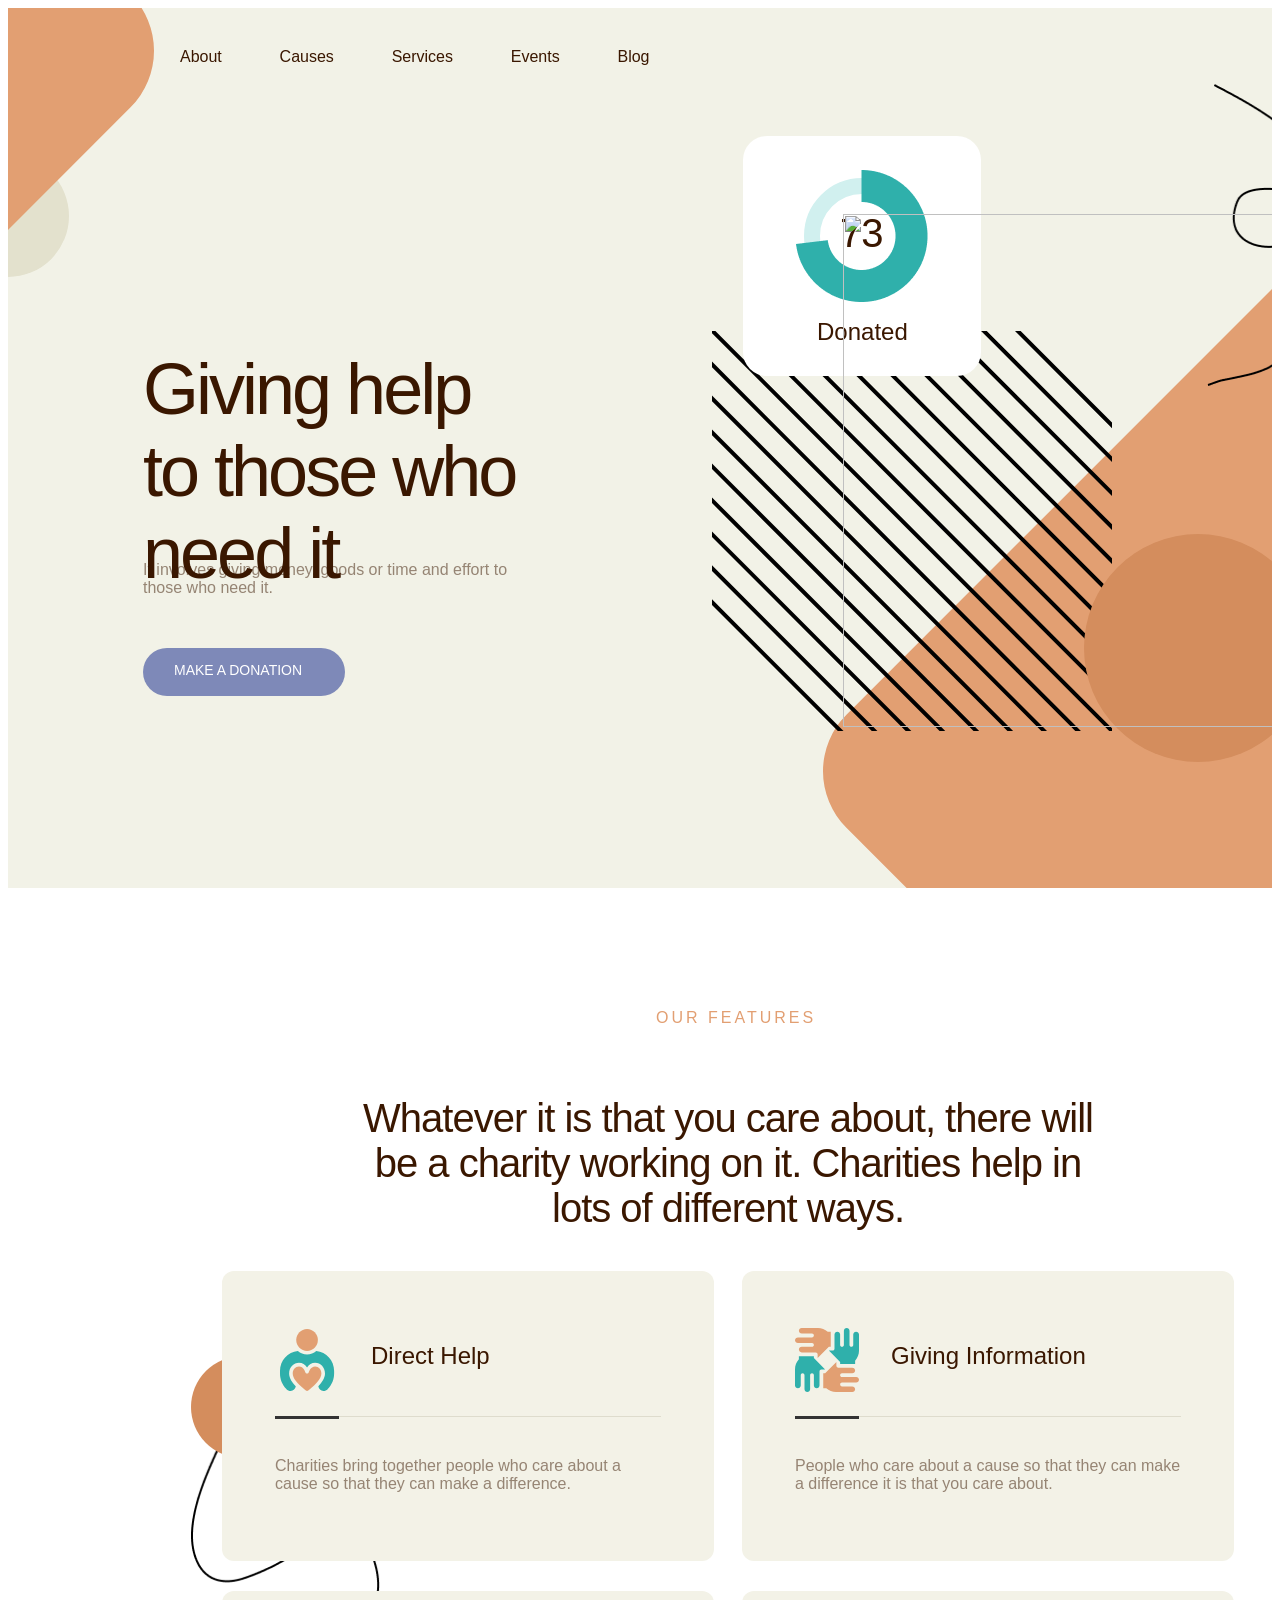
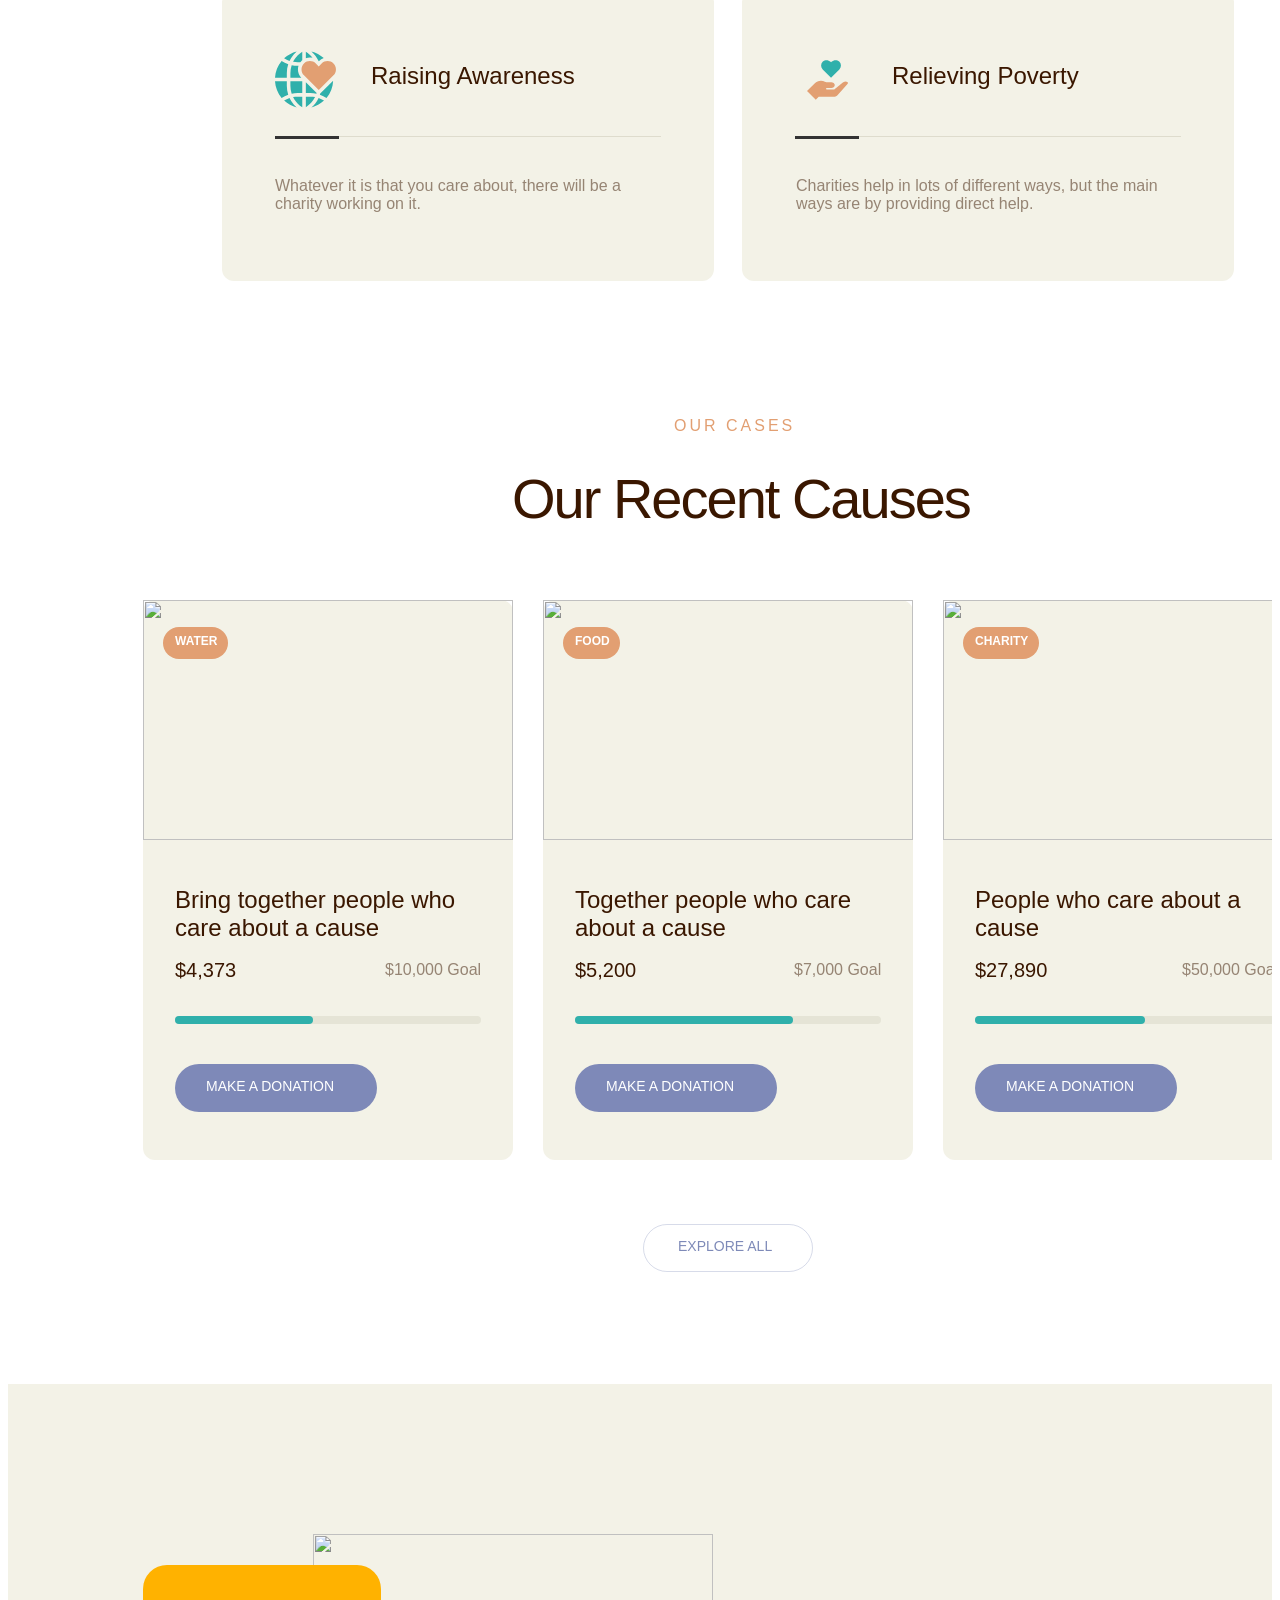
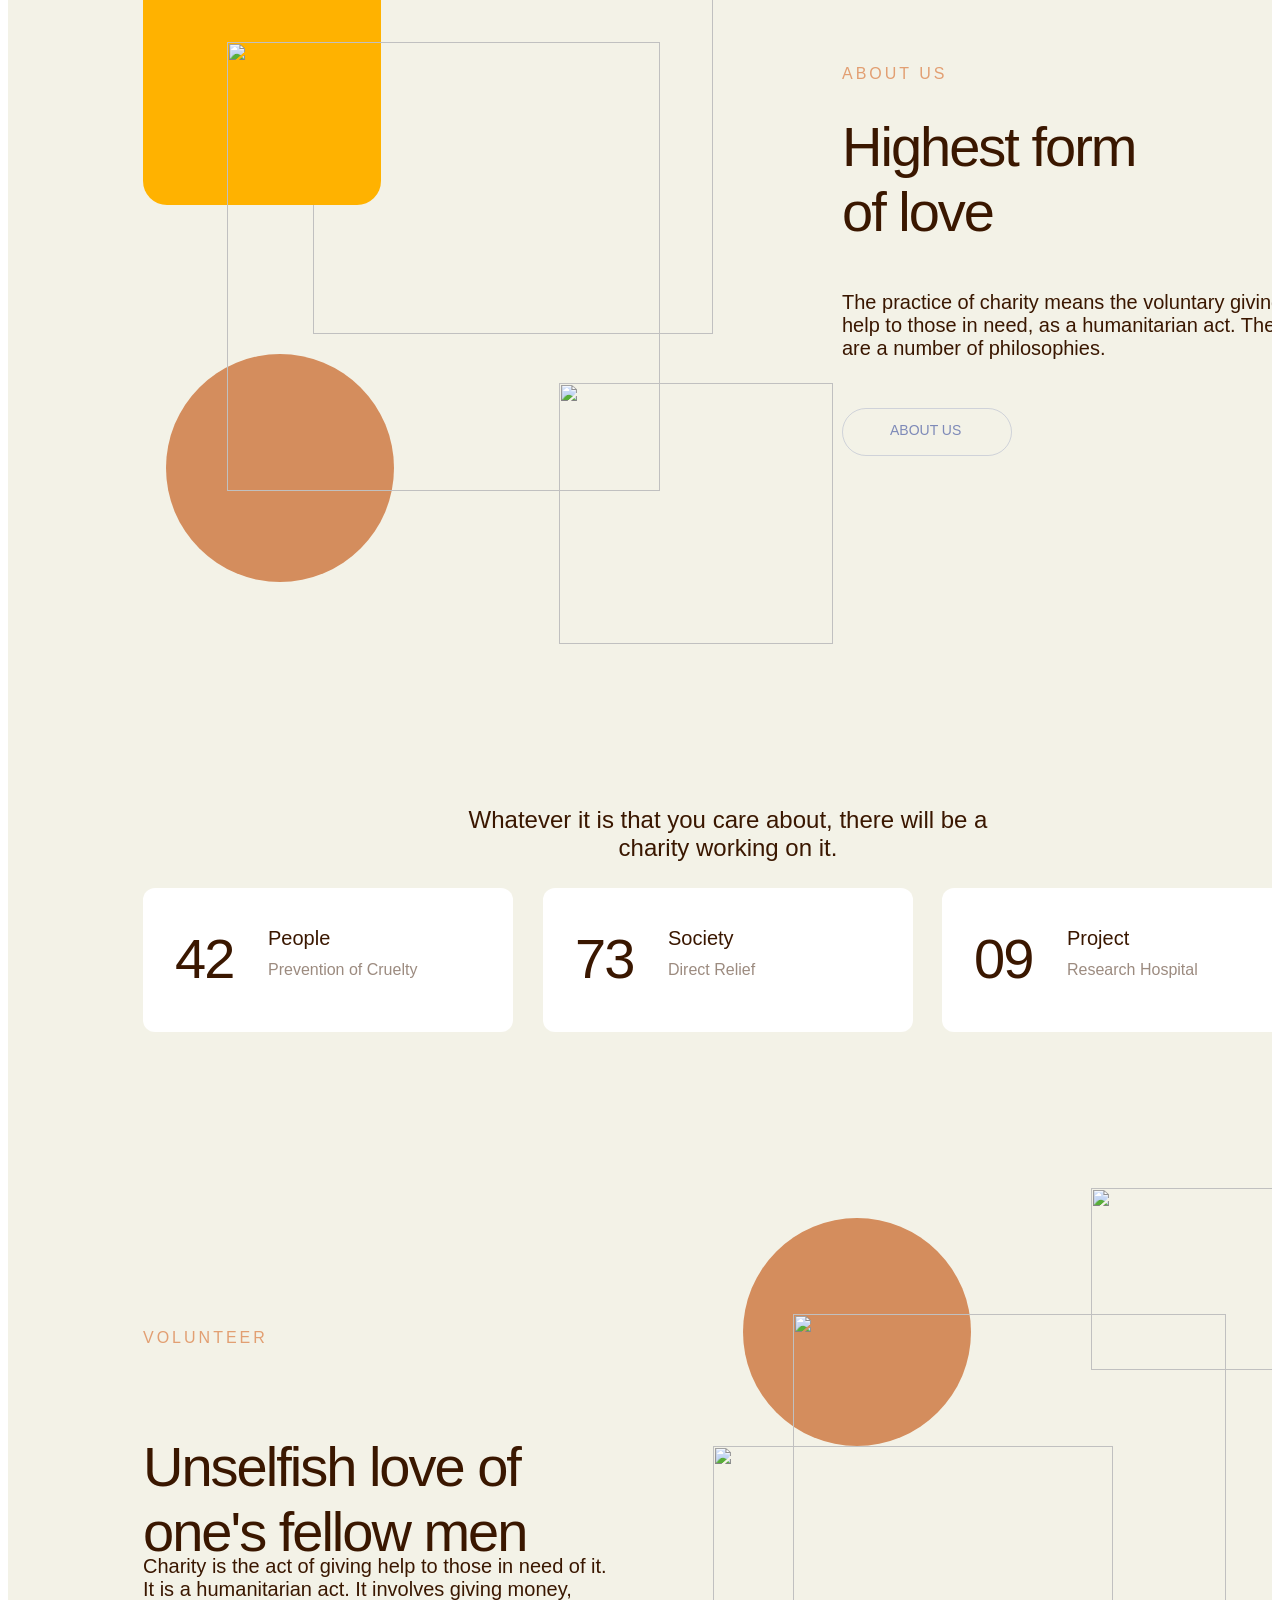
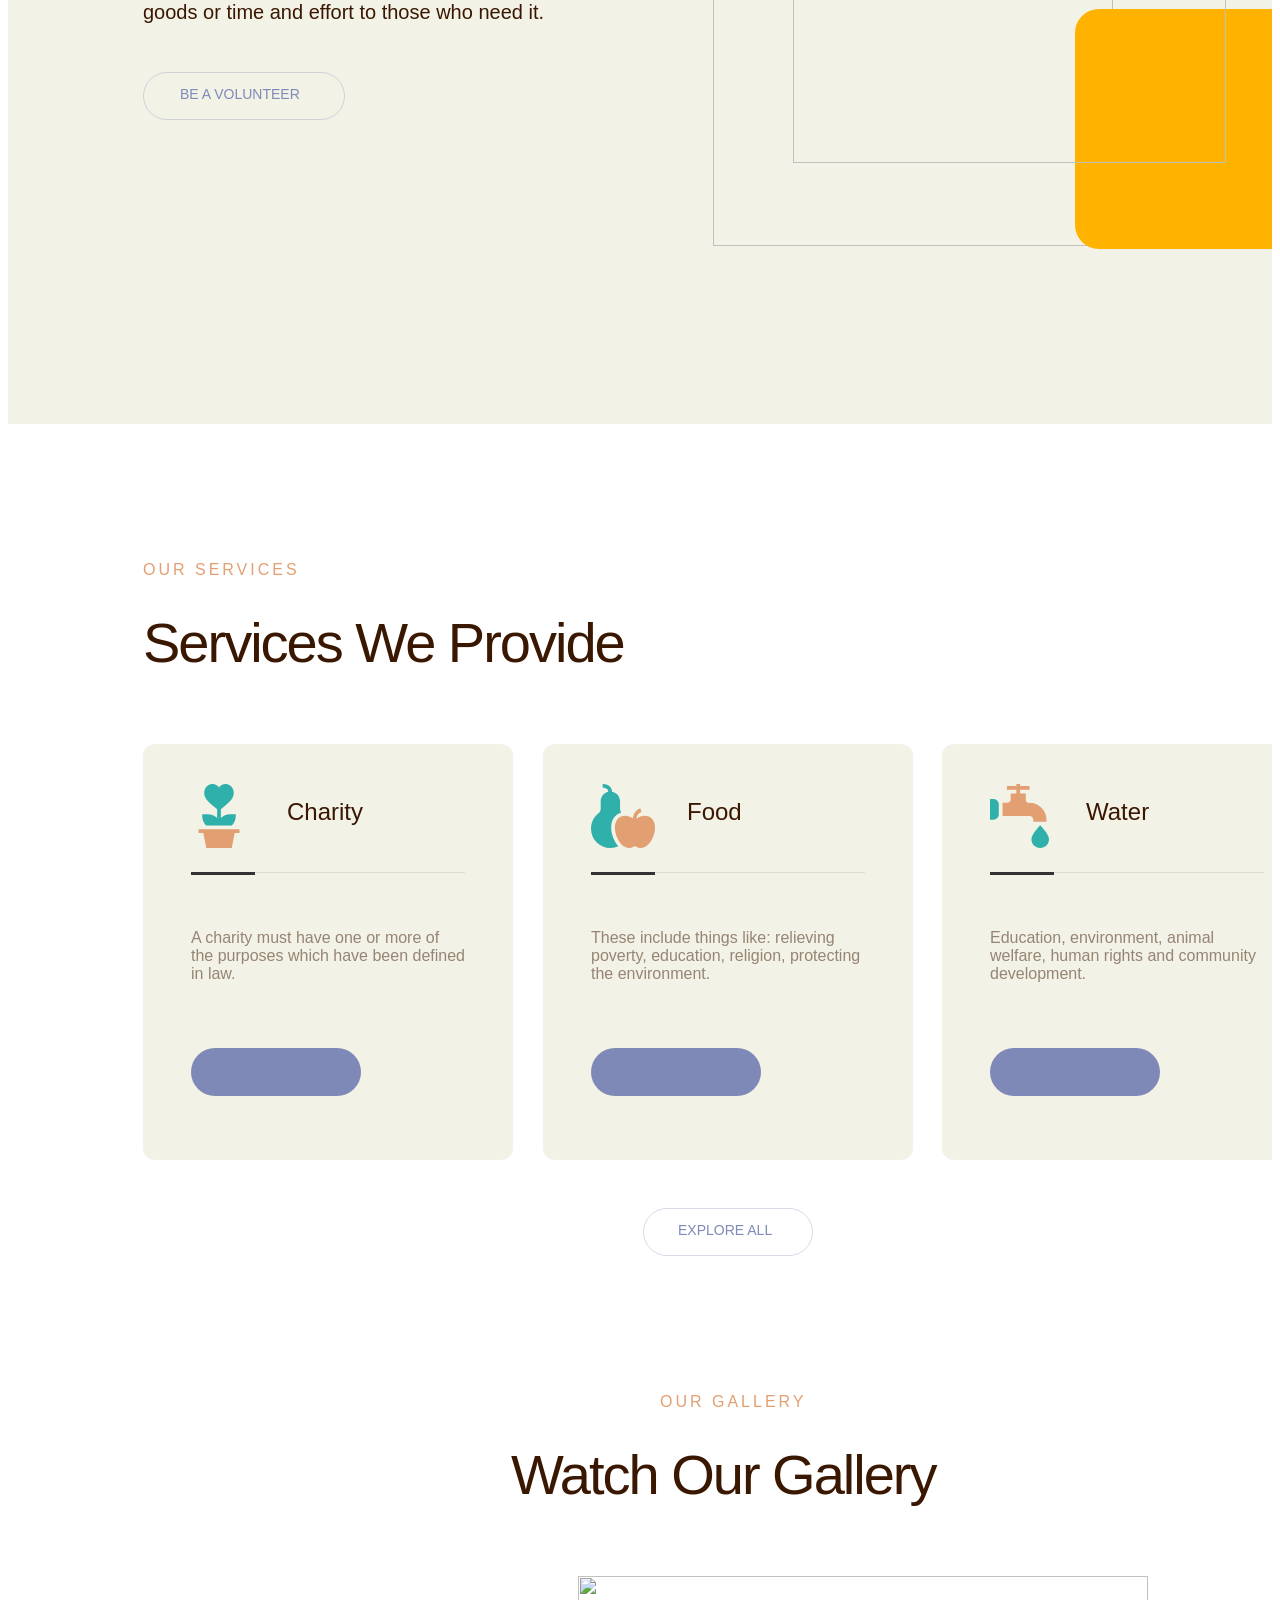
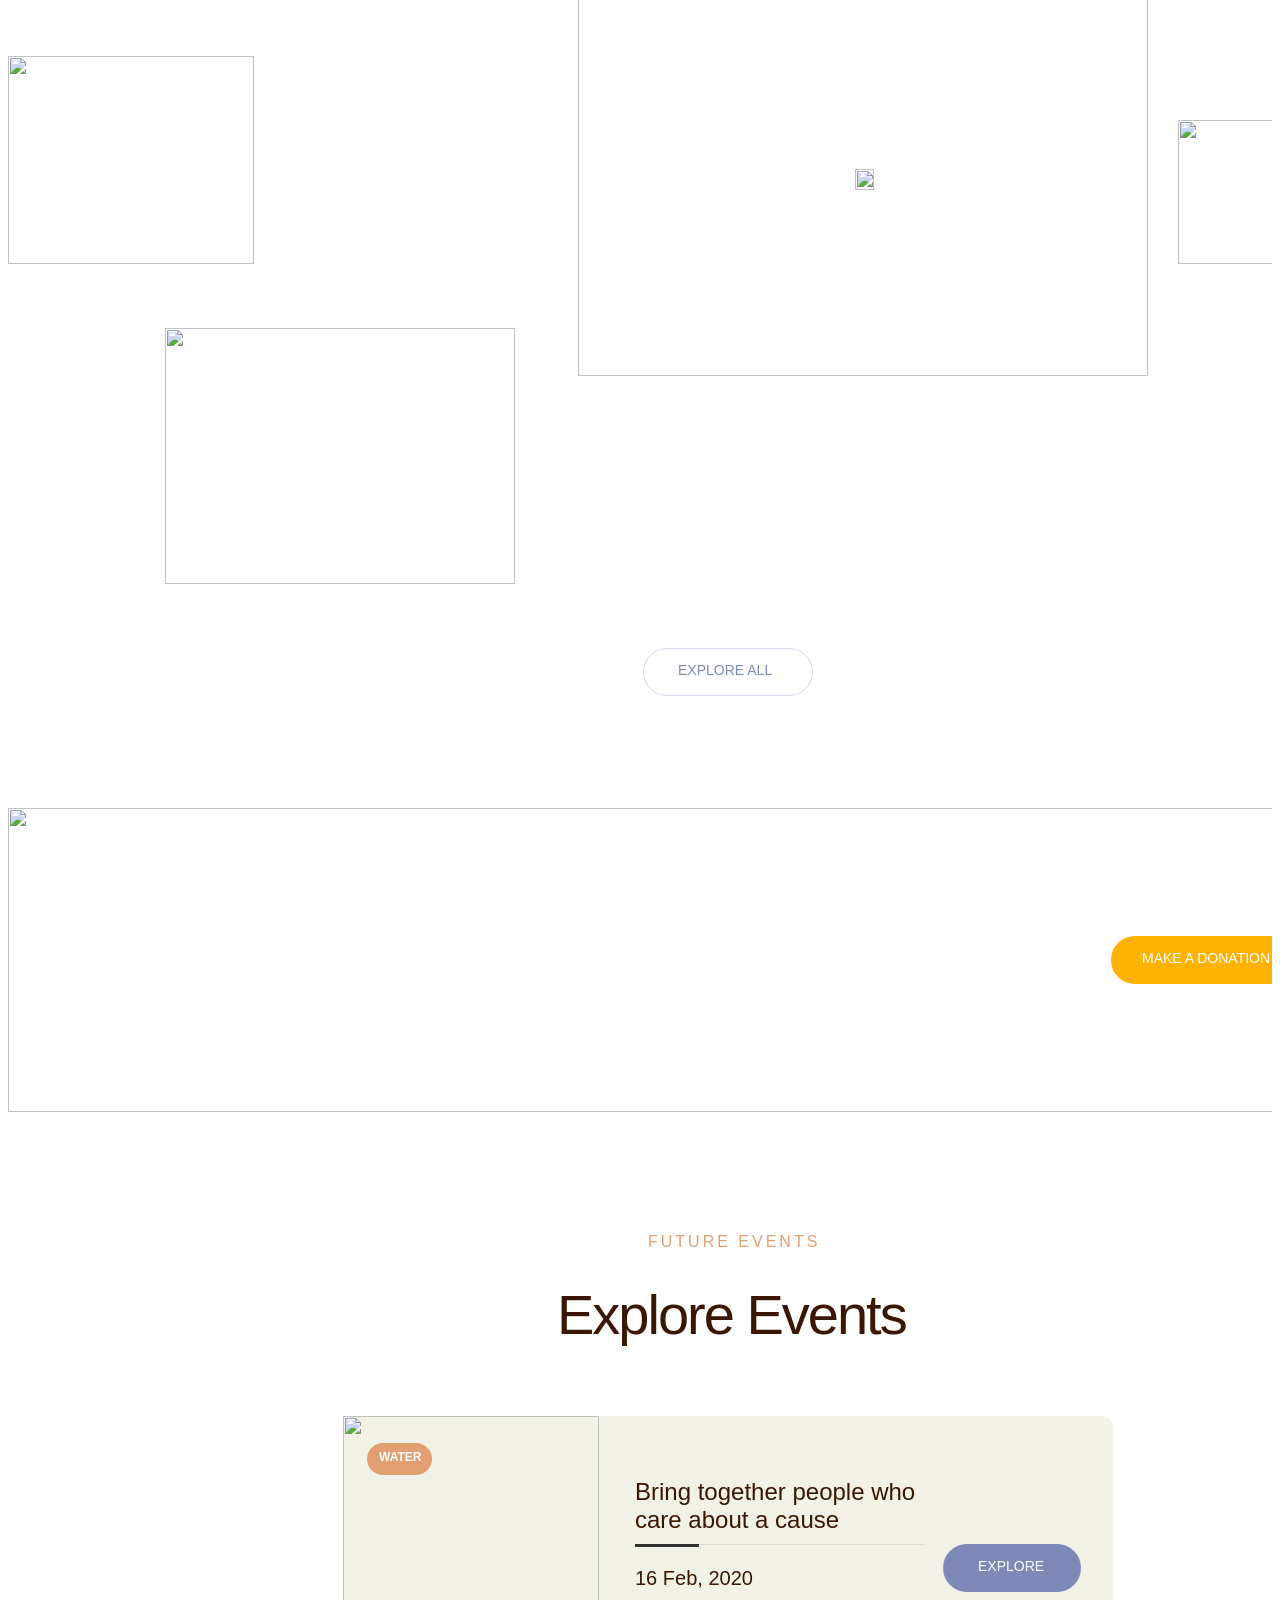
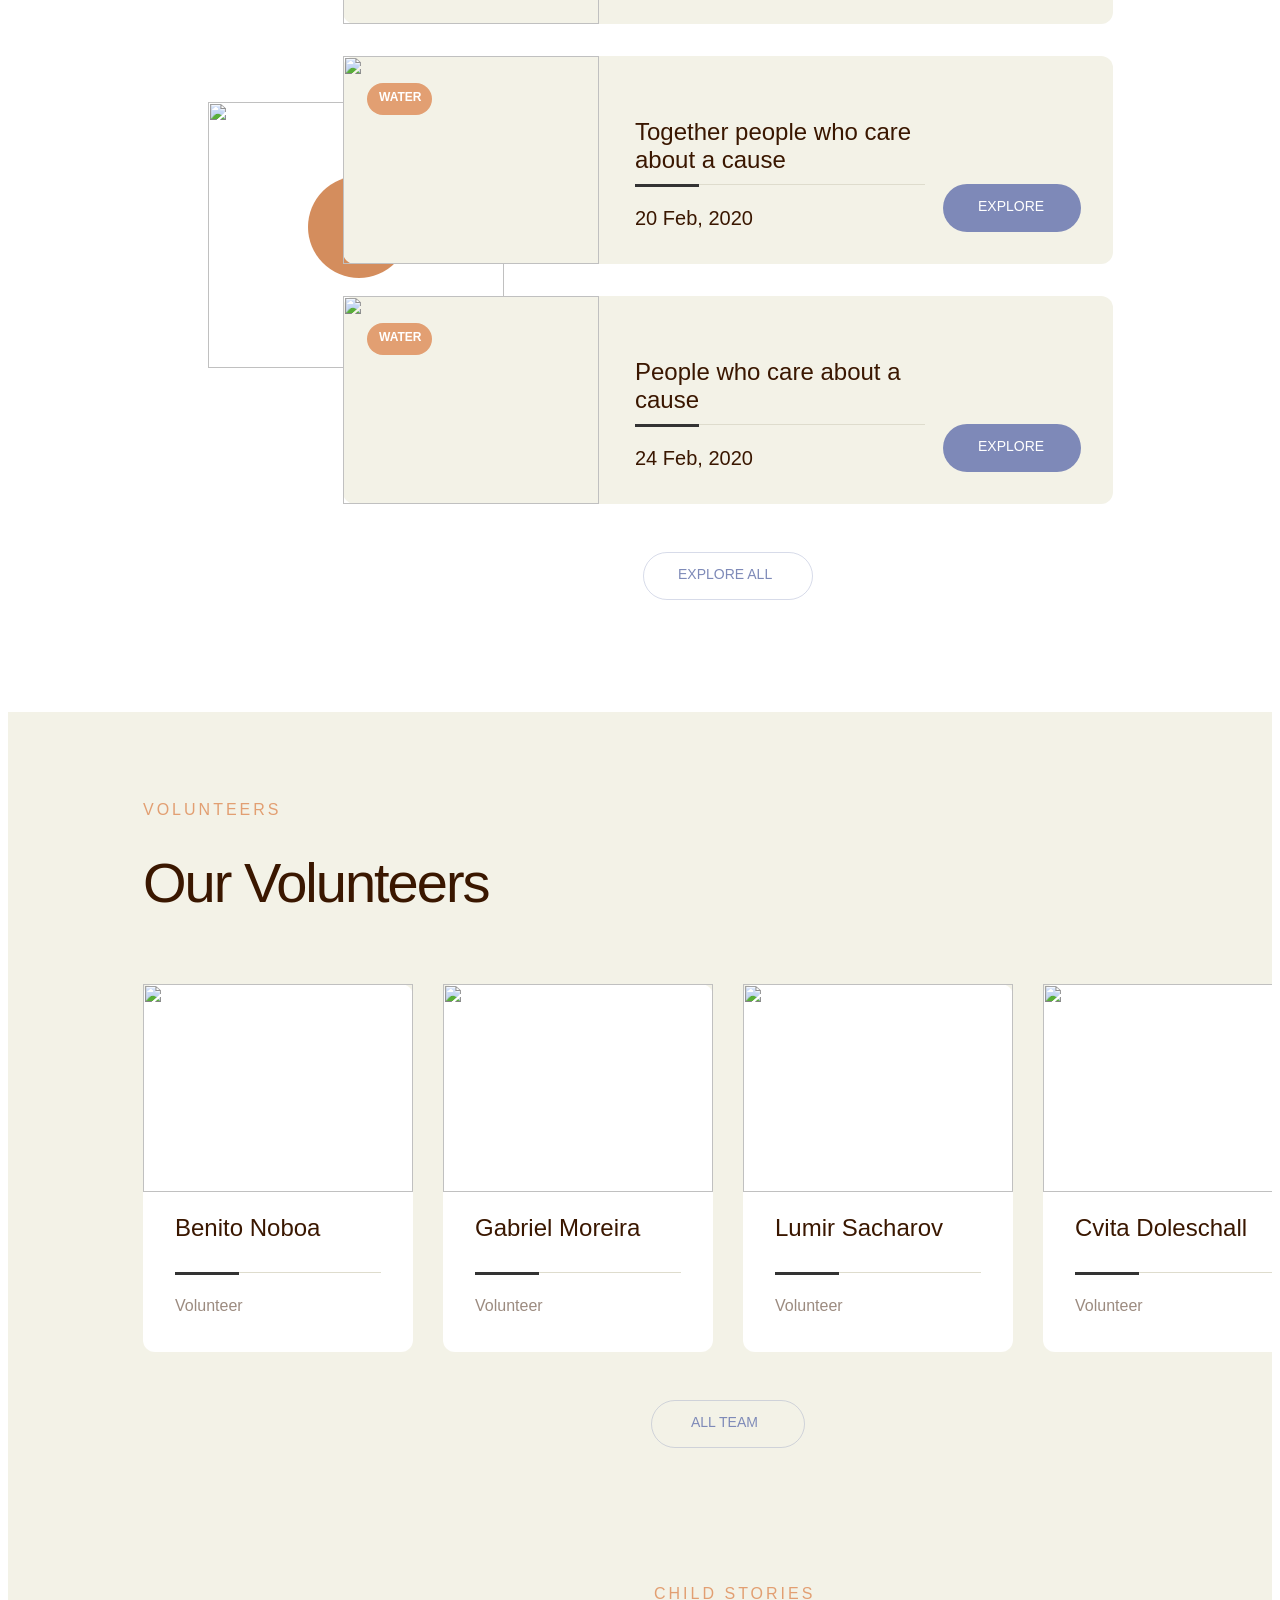
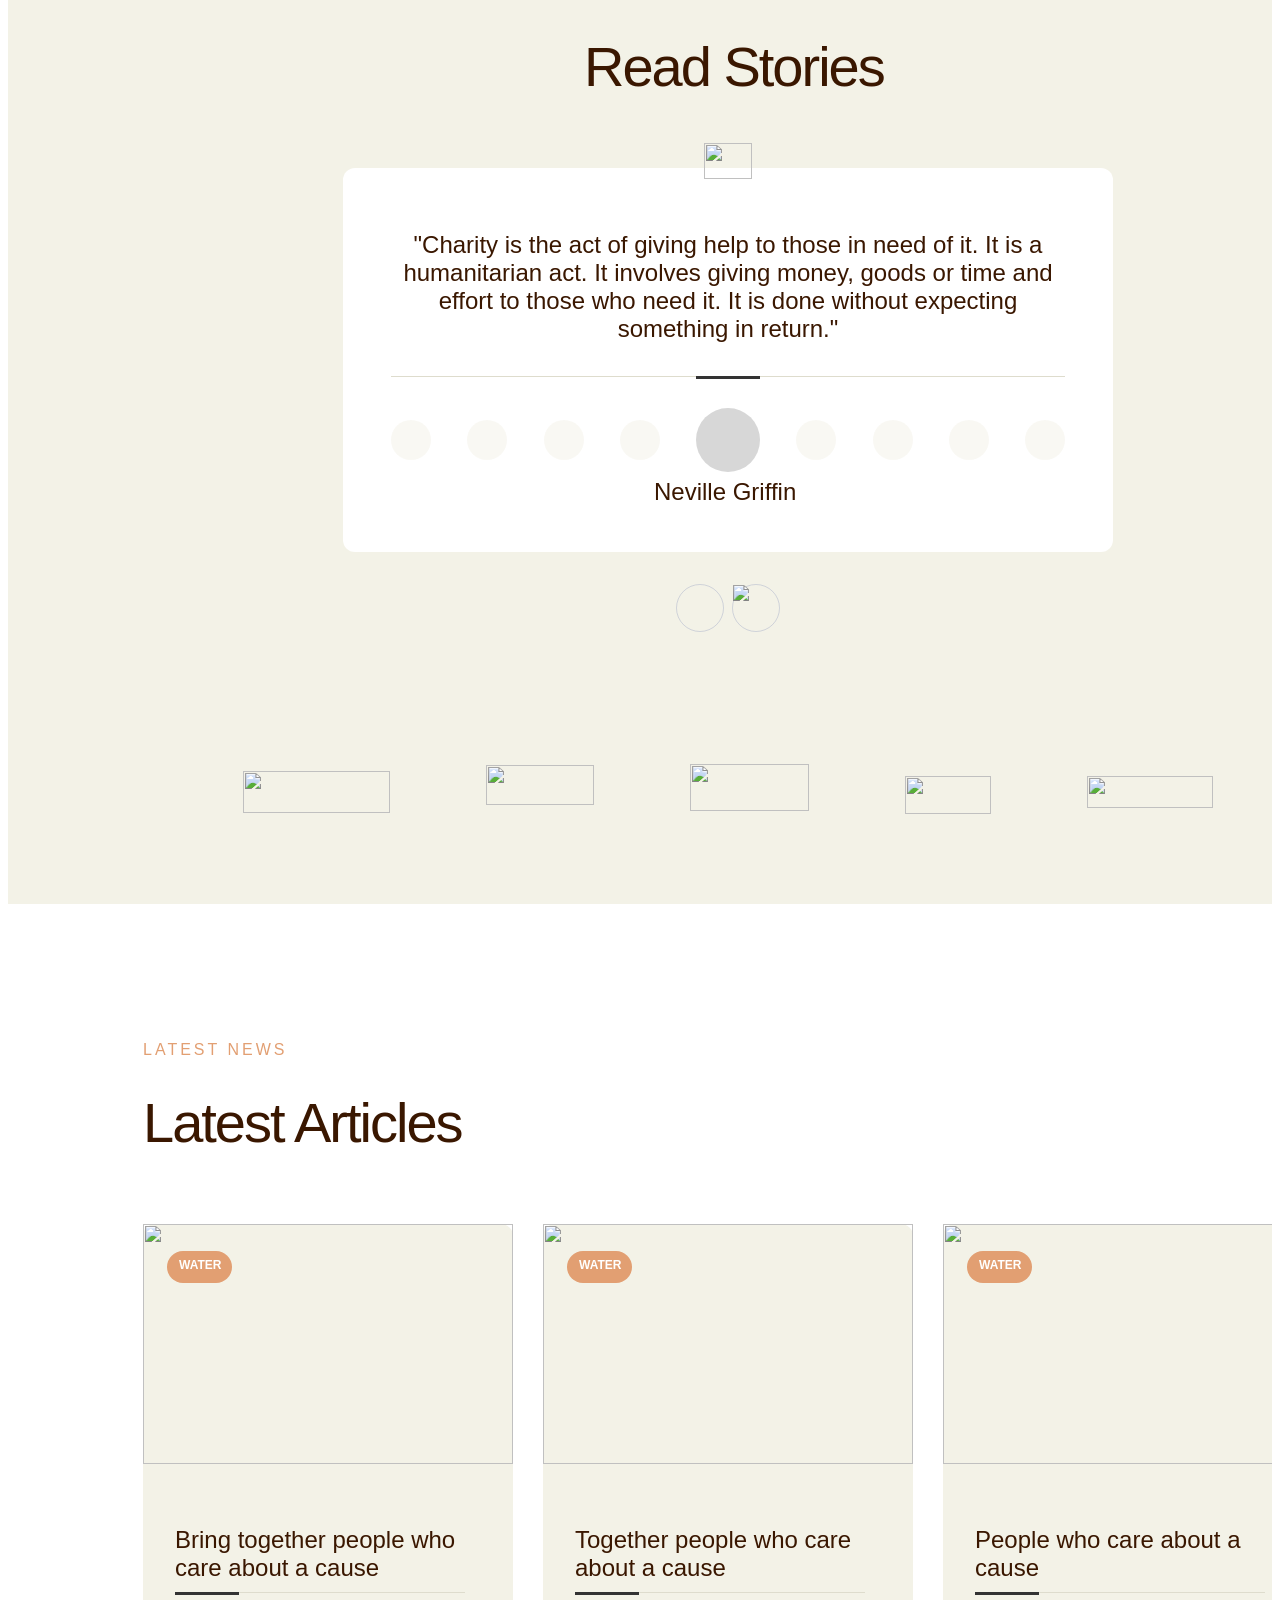
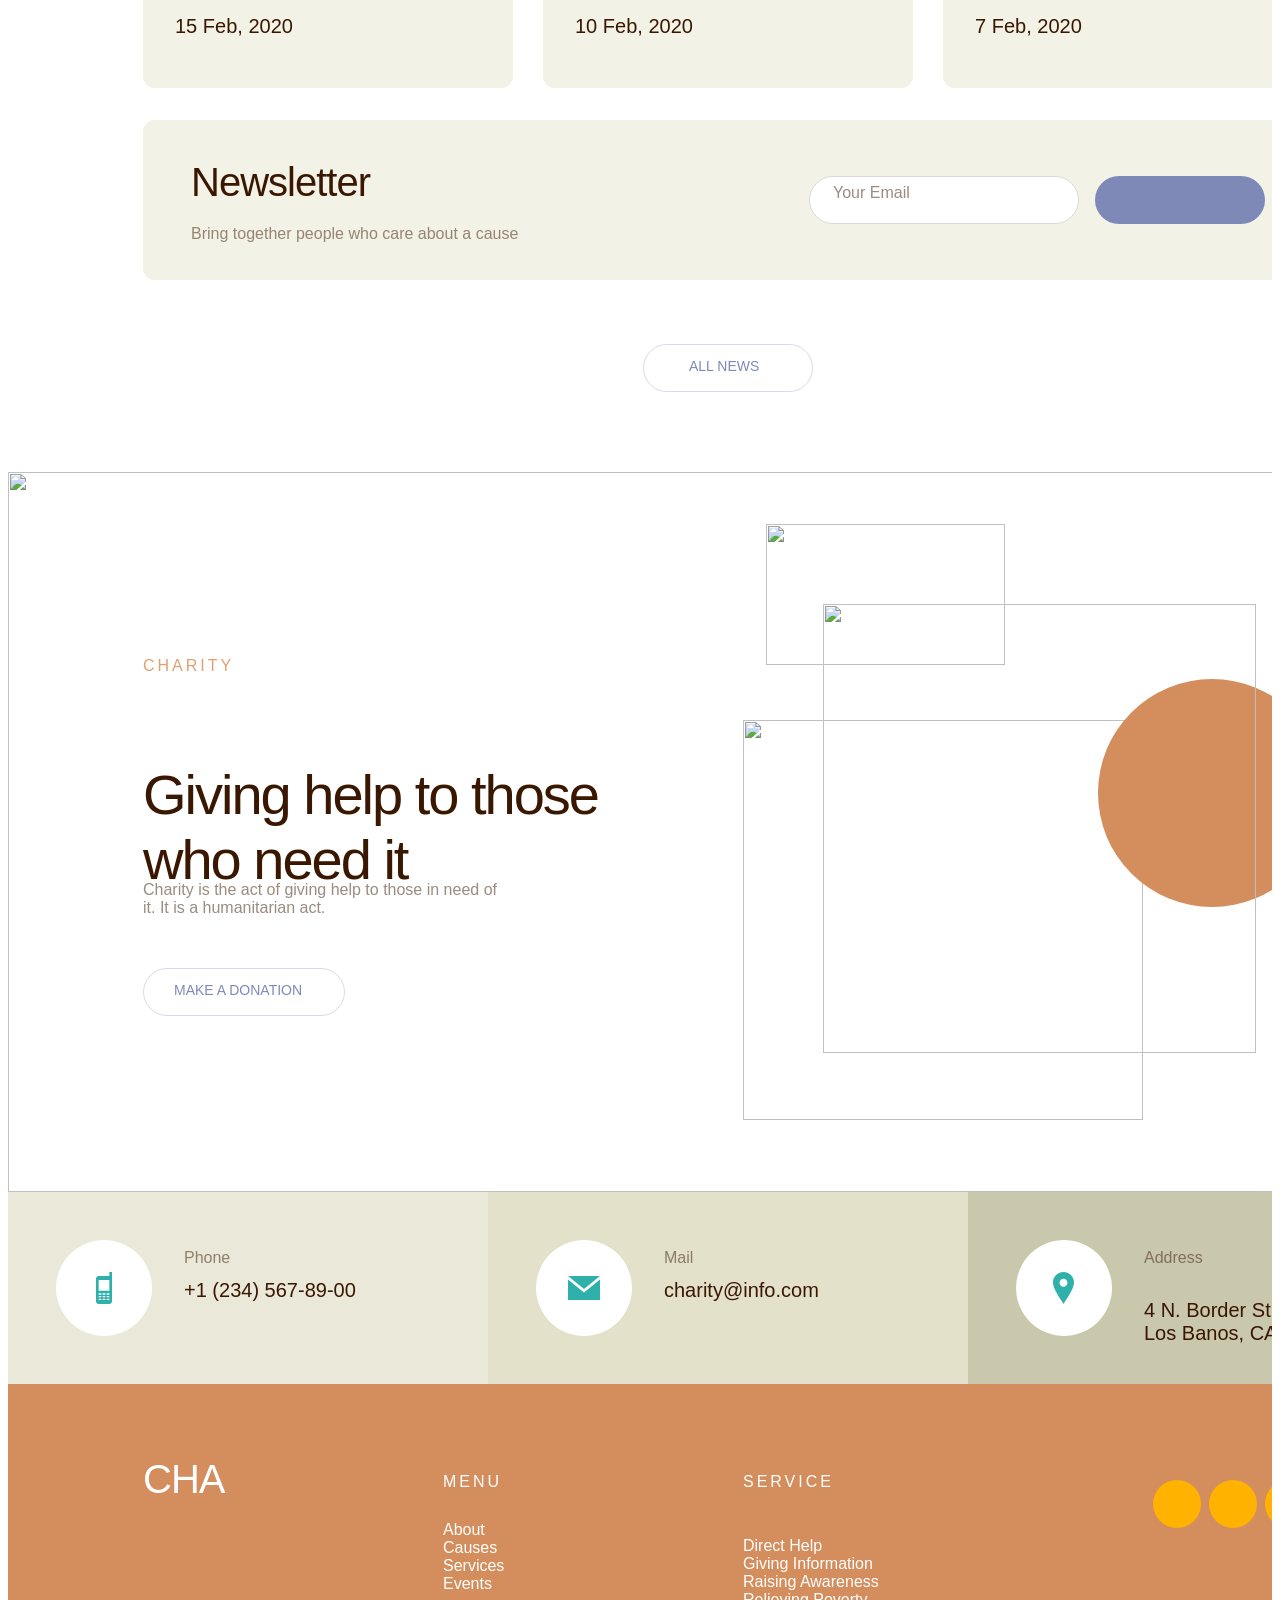
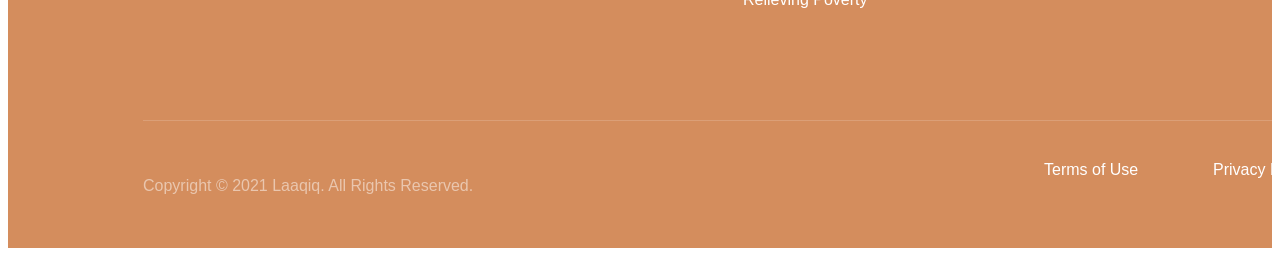
==== index.html @ fa83f99a "Omg" ====
<!DOCTYPE html>
<html lang="en">
  <head>
    <meta charset="utf-8" />
    <link rel="stylesheet" href="globals.css" />
    <link rel="stylesheet" href="style.css" />
    <title>Proeqti</title>
  </head>
  <body>
    <div class="charity">
      <div class="div">
        <div class="overlap">
          <div class="background"></div>
          <div class="rectangle"></div>
          <div class="oval"></div>
          <div class="pic">
            <div class="overlap-group">
              <img class="combined-shape" src="img/combined-shape-3.svg" />
              <img class="path" src="img/path-2.png" />
              <div class="graph">
                <div class="overlap-group-2">
                  <div class="oval-2"></div>
                  <img class="img" src="img/path-8.png" />
                  <div class="text-wrapper">73</div>
                </div>
                <div class="text-wrapper-2">Donated</div>
              </div>
              <div class="oval-3"></div>
              <img class="pic-2" src="img/pic.png" />
            </div>
          </div>
          <div class="text-wrapper-3">CHA</div>
          <p class="about-causes-service">
            About&nbsp;&nbsp;&nbsp;&nbsp;&nbsp;&nbsp;&nbsp;&nbsp;&nbsp;&nbsp;&nbsp;&nbsp;
            Causes&nbsp;&nbsp;&nbsp;&nbsp;&nbsp;&nbsp;&nbsp;&nbsp;&nbsp;&nbsp;&nbsp;&nbsp;
            Services&nbsp;&nbsp;&nbsp;&nbsp;&nbsp;&nbsp;&nbsp;&nbsp;&nbsp;&nbsp;&nbsp;&nbsp;
            Events&nbsp;&nbsp;&nbsp;&nbsp;&nbsp;&nbsp;&nbsp;&nbsp;&nbsp;&nbsp;&nbsp;&nbsp;
            Blog
          </p>
          <div class="dark-button"><button class="button">CONTACT</button></div>
          <p class="giving-help-to-those">
            Giving help <br />to those who <br />need it
          </p>
          <p class="it-involves-giving-m">
            It involves giving money, goods or time and effort to those who need
            it.
          </p>
          <div class="light-button-primary">
            <button class="button-2">MAKE A DONATION</button>
          </div>
          <div class="bg"></div>
          <div class="our-features">OUR FEATURES</div>
          <p class="whatever-it-is-that">
            Whatever it is that you care about, there will be a charity working
            on it. Charities help in lots of different ways.
          </p>
          <img class="path-2" src="img/path-3-2.png" />
          <div class="oval-4"></div>
          <div class="rectangle-2"></div>
          <img class="img-2" src="img/charity.svg" />
          <div class="text-wrapper-4">Direct Help</div>
          <div class="rectangle-3"></div>
          <div class="rectangle-4"></div>
          <p class="charities-bring-toge">
            Charities bring together people who care about a cause so that they
            can make a difference.
          </p>
          <div class="rectangle-5"></div>
          <img class="solidarity" src="img/solidarity.svg" />
          <div class="text-wrapper-5">Giving Information</div>
          <div class="rectangle-6"></div>
          <div class="rectangle-7"></div>
          <p class="people-who-care-abou">
            People who care about a cause so that they can make a difference it
            is that you care about.
          </p>
          <div class="rectangle-8"></div>
          <div class="love">
            <div class="overlap-2">
              <img class="shape" src="img/love.svg" />
            </div>
          </div>
          <div class="text-wrapper-6">Raising Awareness</div>
          <div class="rectangle-9"></div>
          <div class="rectangle-10"></div>
          <p class="p">
            Whatever it is that you care about, there will be a charity working
            on it.
          </p>
          <div class="rectangle-11"></div>
          <img class="img-3" src="img/charity-1.svg" />
          <div class="text-wrapper-7">Relieving Poverty</div>
          <div class="rectangle-12"></div>
          <div class="rectangle-13"></div>
          <p class="charities-help-in-lo">
            Charities help in lots of different ways, but the main ways are by
            providing direct help.
          </p>
          <div class="our-cases">OUR CASES</div>
          <div class="text-wrapper-8">Our Recent Causes</div>
          <div class="rectangle-14"></div>
          <img class="bitmap" src="img/bitmap-5.png" />
          <div class="rectangle-15"></div>
          <div class="water">WATER</div>
          <p class="bring-together-peopl">
            Bring together people who care about a cause
          </p>
          <div class="rectangle-16"></div>
          <div class="rectangle-17"></div>
          <div class="text-wrapper-9">$4,373</div>
          <div class="text-wrapper-10">$10,000 Goal</div>
          <div class="button-wrapper">
            <button class="button-2">MAKE A DONATION</button>
          </div>
          <div class="rectangle-18"></div>
          <img class="bitmap-2" src="img/bitmap-23.png" />
          <div class="rectangle-19"></div>
          <div class="food">FOOD</div>
          <p class="together-people-who">
            Together people who care about a cause
          </p>
          <div class="rectangle-20"></div>
          <div class="rectangle-21"></div>
          <div class="text-wrapper-11">$5,200</div>
          <div class="text-wrapper-12">$7,000 Goal</div>
          <div class="div-wrapper">
            <button class="button-2">MAKE A DONATION</button>
          </div>
          <div class="rectangle-22"></div>
          <img class="bitmap-3" src="img/bitmap-21.png" />
          <div class="rectangle-23"></div>
          <div class="text-wrapper-13">CHARITY</div>
          <p class="people-who-care-abou-2">People who care about a cause</p>
          <div class="rectangle-24"></div>
          <div class="rectangle-25"></div>
          <div class="text-wrapper-14">$27,890</div>
          <div class="text-wrapper-15">$50,000 Goal</div>
          <div class="light-button-primary-2">
            <button class="button-2">MAKE A DONATION</button>
          </div>
          <div class="light-button">
            <button class="button">EXPLORE ALL</button>
          </div>
          <div class="rectangle-26"></div>
          <div class="overlap-wrapper">
            <div class="overlap-3">
              <img class="combined-shape-2" src="img/combined-shape-4.png" />
              <img class="path-4" src="img/path-4.svg" />
              <div class="rectangle-27"></div>
              <div class="oval-5"></div>
              <img class="bitmap-4" src="img/bitmap-13.png" />
            </div>
          </div>
          <div class="about-us">ABOUT US</div>
          <div class="highest-form-of-love">Highest form <br />of love</div>
          <p class="the-practice-of-char">
            The practice of charity means the voluntary giving of help to those
            in need, as a humanitarian act. There are a number of philosophies.
          </p>
          <div class="light-button-2">
            <button class="button-3">ABOUT US</button>
          </div>
          <p class="whatever-it-is-that-2">
            Whatever it is that you care about, there will be a charity working
            on it.
          </p>
          <div class="rectangle-28"></div>
          <div class="text-wrapper-16">42</div>
          <div class="text-wrapper-17">People</div>
          <div class="prevention-of-cruelt">Prevention of Cruelty</div>
          <div class="rectangle-29"></div>
          <div class="text-wrapper-18">73</div>
          <div class="text-wrapper-19">Society</div>
          <div class="text-wrapper-20">Direct Relief</div>
          <div class="rectangle-30"></div>
          <div class="text-wrapper-21">09</div>
          <div class="text-wrapper-22">Project</div>
          <div class="text-wrapper-23">Research Hospital</div>
          <div class="volunteer">VOLUNTEER</div>
          <p class="unselfish-love-of-on">
            Unselfish love of <br />one&#39;s fellow men
          </p>
          <p class="charity-is-the-act-o">
            Charity is the act of giving help to those in need of it. It is a
            humanitarian act. It involves giving money, goods or time and effort
            to those who need it.
          </p>
          <div class="light-button-3">
            <button class="button-4">BE A VOLUNTEER</button>
          </div>
          <div class="overlap-group-wrapper">
            <div class="overlap-4">
              <img class="combined-shape-3" src="img/combined-shape-2.png" />
              <img class="path-5" src="img/path-6.svg" />
              <div class="oval-6"></div>
              <div class="rectangle-31"></div>
              <img class="bitmap-5" src="img/bitmap-3.png" />
            </div>
          </div>
          <div class="our-services">OUR SERVICES</div>
          <div class="text-wrapper-24">Services We Provide</div>
          <div class="rectangle-32"></div>
          <img class="img-4" src="img/charity1.svg" />
          <div class="rectangle-33"></div>
          <div class="rectangle-34"></div>
          <div class="text-wrapper-25">Charity</div>
          <p class="a-charity-must-have">
            A charity must have one or more of the purposes which have been
            defined in law.
          </p>
          <button class="light-button-4">
            <button class="button-5">LEARN MORE</button>
          </button>
          <div class="rectangle-35"></div>
          <img class="fruit" src="img/fruit.svg" />
          <div class="rectangle-36"></div>
          <div class="rectangle-37"></div>
          <div class="text-wrapper-26">Food</div>
          <p class="these-include-things">
            These include things like: relieving poverty, education, religion,
            protecting the environment.
          </p>
          <button class="light-button-5">
            <button class="button-5">LEARN MORE</button>
          </button>
          <div class="rectangle-38"></div>
          <img class="water-tap" src="img/water-tap.svg" />
          <div class="rectangle-39"></div>
          <div class="rectangle-40"></div>
          <div class="text-wrapper-27">Water</div>
          <p class="education-environme">
            Education, environment, animal welfare, human rights and community
            development.
          </p>
          <button class="light-button-6">
            <button class="button-5">LEARN MORE</button>
          </button>
          <div class="light-button-7">
            <button class="button">EXPLORE ALL</button>
          </div>
          <div class="our-gallery">OUR GALLERY</div>
          <div class="text-wrapper-28">Watch Our Gallery</div>
          <img class="bitmap-6" src="img/bitmap-7.png" />
          <div class="play">
            <img class="triangle" src="img/triangle.svg" />
          </div>
          <img class="bitmap-7" src="img/bitmap-9.png" />
          <img class="bitmap-8" src="img/bitmap-4.png" />
          <img class="bitmap-9" src="img/bitmap-10.png" />
          <img class="bitmap-10" src="img/bitmap-20.png" />
          <div class="light-button-8">
            <button class="button">EXPLORE ALL</button>
          </div>
          <img class="block" src="img/block-2.png" />
          <div class="text-wrapper-29">Make A Donation</div>
          <p class="a-charity-must-have-2">
            A charity must have one or more of the purposes which have been
            defined in law.
          </p>
          <button class="dark-button-2">
            <button class="button-6">CONTACT US</button>
          </button>
          <div class="dark-button-3">
            <button class="button-2">MAKE A DONATION</button>
          </div>
          <img class="path-6" src="img/path-13.svg" />
          <div class="oval-7"></div>
          <div class="future-events">FUTURE EVENTS</div>
          <div class="text-wrapper-30">Explore Events</div>
          <div class="rectangle-41"></div>
          <img class="bitmap-11" src="img/bitmap-16.png" />
          <div class="rectangle-42"></div>
          <div class="water-2">WATER</div>
          <p class="bring-together-peopl-2">
            Bring together people who care about a cause
          </p>
          <div class="rectangle-43"></div>
          <div class="rectangle-44"></div>
          <div class="text-wrapper-31">16 Feb, 2020</div>
          <div class="light-button-primary-3">
            <button class="button-7">EXPLORE</button>
          </div>
          <div class="rectangle-45"></div>
          <img class="bitmap-12" src="img/bitmap-12.png" />
          <div class="rectangle-46"></div>
          <div class="water-3">WATER</div>
          <p class="together-people-who-2">
            Together people who care about a cause
          </p>
          <div class="rectangle-47"></div>
          <div class="rectangle-48"></div>
          <div class="text-wrapper-32">20 Feb, 2020</div>
          <div class="light-button-primary-4">
            <button class="button-7">EXPLORE</button>
          </div>
          <div class="rectangle-49"></div>
          <img class="bitmap-13" src="img/bitmap-24.png" />
          <div class="rectangle-50"></div>
          <div class="water-4">WATER</div>
          <p class="people-who-care-abou-3">People who care about a cause</p>
          <div class="rectangle-51"></div>
          <div class="rectangle-52"></div>
          <div class="text-wrapper-33">24 Feb, 2020</div>
          <div class="light-button-primary-5">
            <button class="button-7">EXPLORE</button>
          </div>
          <div class="light-button-9">
            <button class="button">EXPLORE ALL</button>
          </div>
          <div class="rectangle-53"></div>
          <div class="volunteers">VOLUNTEERS</div>
          <div class="text-wrapper-34">Our Volunteers</div>
          <div class="rectangle-54"></div>
          <img class="bitmap-14" src="img/bitmap-11.png" />
          <div class="text-wrapper-35">Benito Noboa</div>
          <div class="rectangle-55"></div>
          <div class="rectangle-56"></div>
          <div class="text-wrapper-36">Volunteer</div>
          <div class="rectangle-57"></div>
          <img class="bitmap-15" src="img/bitmap.png" />
          <div class="text-wrapper-37">Gabriel Moreira</div>
          <div class="rectangle-58"></div>
          <div class="rectangle-59"></div>
          <div class="text-wrapper-38">Volunteer</div>
          <div class="rectangle-60"></div>
          <img class="bitmap-16" src="img/bitmap-6.png" />
          <div class="text-wrapper-39">Lumir Sacharov</div>
          <div class="rectangle-61"></div>
          <div class="rectangle-62"></div>
          <div class="text-wrapper-40">Volunteer</div>
          <div class="rectangle-63"></div>
          <img class="bitmap-17" src="img/bitmap-22.png" />
          <div class="text-wrapper-41">Cvita Doleschall</div>
          <div class="rectangle-64"></div>
          <div class="rectangle-65"></div>
          <div class="text-wrapper-42">Volunteer</div>
          <div class="light-button-10">
            <button class="button-8">ALL TEAM</button>
          </div>
          <div class="child-stories">CHILD STORIES</div>
          <div class="text-wrapper-43">Read Stories</div>
          <div class="rectangle-66"></div>
          <img class="shape-2" src="img/shape-2.svg" />
          <p class="charity-is-the-act">
            &#34;Charity is the act of giving help to those in need of it. It is
            a humanitarian act. It involves giving money, goods or time and
            effort to those who need it. It is done without expecting something
            in return.&#34;
          </p>
          <div class="rectangle-67"></div>
          <div class="rectangle-68"></div>
          <div class="oval-8"></div>
          <div class="oval-9"></div>
          <div class="oval-10"></div>
          <div class="oval-11"></div>
          <div class="oval-12"></div>
          <div class="oval-13"></div>
          <div class="oval-14"></div>
          <div class="oval-15"></div>
          <div class="oval-16"></div>
          <div class="text-wrapper-44">Neville Griffin</div>
          <div class="arrows">
            <div class="path-wrapper">
              <img class="path-7" src="img/path-5.svg" />
            </div>
            <div class="img-wrapper">
              <img class="path-8" src="img/path-3.svg" />
            </div>
          </div>
          <img class="bitmap-18" src="img/bitmap-14.png" />
          <img class="bitmap-19" src="img/bitmap-19.png" />
          <img class="bitmap-20" src="img/bitmap-17.png" />
          <img class="bitmap-21" src="img/bitmap-2.png" />
          <img class="bitmap-22" src="img/bitmap-18.png" />
          <div class="latest-news">LATEST NEWS</div>
          <div class="text-wrapper-45">Latest Articles</div>
          <div class="rectangle-69"></div>
          <img class="bitmap-23" src="img/image.png" />
          <div class="rectangle-70"></div>
          <div class="water-5">WATER</div>
          <p class="bring-together-peopl-3">
            Bring together people who care about a cause
          </p>
          <div class="rectangle-71"></div>
          <div class="rectangle-72"></div>
          <div class="text-wrapper-46">15 Feb, 2020</div>
          <div class="rectangle-73"></div>
          <img class="bitmap-24" src="img/bitmap-15.png" />
          <div class="rectangle-74"></div>
          <div class="water-6">WATER</div>
          <p class="together-people-who-3">
            Together people who care about a cause
          </p>
          <div class="rectangle-75"></div>
          <div class="rectangle-76"></div>
          <div class="text-wrapper-47">10 Feb, 2020</div>
          <div class="rectangle-77"></div>
          <img class="bitmap-25" src="img/bitmap-25.png" />
          <div class="rectangle-78"></div>
          <div class="water-7">WATER</div>
          <p class="people-who-care-abou-4">People who care about a cause</p>
          <div class="rectangle-79"></div>
          <div class="rectangle-80"></div>
          <div class="text-wrapper-48">7 Feb, 2020</div>
          <div class="rectangle-81"></div>
          <div class="text-wrapper-49">Newsletter</div>
          <p class="bring-together-peopl-4">
            Bring together people who care about a cause
          </p>
          <div class="light-field-default">
            <div class="label"></div>
            <div class="placeholder-wrapper">
              <div class="placeholder">Your Email</div>
            </div>
          </div>
          <button class="light-button-primary-6">
            <button class="button-9">SUBSCRIBE</button>
          </button>
          <div class="light-button-11">
            <button class="button-10">ALL NEWS</button>
          </div>
          <img class="block-2" src="img/block.png" />
          <div class="text-wrapper-50">CHARITY</div>
          <p class="giving-help-to-those-2">
            Giving help to those <br />who need it
          </p>
          <p class="charity-is-the-act-o-2">
            Charity is the act of giving help to those in need of it. It is a
            humanitarian act.
          </p>
          <div class="light-button-12">
            <button class="button-11">MAKE A DONATION</button>
          </div>
          <div class="pic-3">
            <div class="overlap-5">
              <img class="combined-shape-4" src="img/combined-shape.png" />
              <img class="path-9" src="img/path-7.svg" />
              <div class="oval-17"></div>
              <img class="bitmap-26" src="img/bitmap-8.png" />
            </div>
          </div>
          <div class="rectangle-82"></div>
          <div class="oval-18"></div>
          <img class="shape-3" src="img/shape-3.svg" />
          <div class="text-wrapper-51">Phone</div>
          <div class="text-wrapper-52">+1 (234) 567-89-00</div>
          <div class="rectangle-83"></div>
          <div class="oval-19"></div>
          <img class="shape-4" src="img/shape-4.svg" />
          <div class="text-wrapper-53">Mail</div>
          <div class="text-wrapper-54">charity@info.com</div>
          <div class="rectangle-84"></div>
          <div class="oval-20"></div>
          <img class="shape-5" src="img/image.svg" />
          <div class="text-wrapper-55">Address</div>
          <p class="element-n-border-street-l">
            4 N. Border Street <br />Los Banos, CA 93635
          </p>
          <div class="footer-block"></div>
          <div class="text-wrapper-56">CHA</div>
          <div class="menu">MENU</div>
          <div class="about-causes-service-2">
            About<br />Causes<br />Services<br />Events
          </div>
          <div class="service">SERVICE</div>
          <p class="direct-help-giving-i">
            Direct Help<br />Giving Information<br />Raising Awareness<br />Relieving
            Poverty
          </p>
          <div class="social">
            <div class="instagram-wrapper">
              <img class="instagram" src="img/instagram.svg" />
            </div>
            <div class="twitter-wrapper">
              <img class="twitter" src="img/twitter.svg" />
            </div>
            <div class="facebook-wrapper">
              <img class="facebook" src="img/facebook.svg" />
            </div>
          </div>
          <div class="rectangle-85"></div>
          <p class="copyright-laa">
            Copyright © 2021 Laaqiq. All Rights Reserved.
          </p>
          <div class="text-wrapper-57">Privacy Policy</div>
          <div class="text-wrapper-58">Terms of Use</div>
        </div>
        <div class="rectangle-86"></div>
      </div>
    </div>
  </body>
</html>
---- style.css ----
*{
  margin: 50;
  box-sizing: border-box;
  padding: 0;
}

.charity{
    background-color: #ffffff;
    display: flex;
    flex-direction: row;
    justify-content: center;
    width: 100%;
  }
  
  .charity .div {
    background-color: #ffffff;
    overflow: hidden;
    width: 1440px;
    height: 13040px;
    position: relative;
  }
  
  .charity .overlap {
    position: absolute;
    width: 2404px;
    height: 21062px;
    top: -182px;
    left: -61px;
  }
  
  .charity .background {
    position: absolute;
    width: 1440px;
    height: 880px;
    top: 182px;
    left: 61px;
    background-color: #f2f2e7;
  }
  
  .charity .rectangle {
    position: absolute;
    width: 871px;
    height: 1337px;
    top: 112px;
    left: 1188px;
    background-color: #e29f72;
    border-radius: 80px;
    transform: rotate(45deg);
  }
  
  .charity .oval {
    position: absolute;
    width: 122px;
    height: 122px;
    top: 329px;
    left: 0;
    background-color: #e3e1cd;
    border-radius: 61px;
  }
  
  .charity .pic {
    position: absolute;
    width: 637px;
    height: 677px;
    top: 259px;
    left: 765px;
  }
  
  .charity .overlap-group {
    position: relative;
    width: 638px;
    height: 678px;
    top: -1px;
  }
  
  .charity .combined-shape {
    position: absolute;
    width: 400px;
    height: 400px;
    top: 247px;
    left: 0;
  }
  
  .charity .path {
    position: absolute;
    width: 143px;
    height: 302px;
    top: 0;
    left: 495px;
  }
  
  .charity .graph {
    position: absolute;
    width: 238px;
    height: 240px;
    top: 52px;
    left: 31px;
    background-color: #ffffff;
    border-radius: 24px;
    overflow: hidden;
  }
  
  .charity .overlap-group-2 {
    position: absolute;
    width: 132px;
    height: 132px;
    top: 34px;
    left: 53px;
  }
  
  .charity .oval-2 {
    position: absolute;
    width: 116px;
    height: 116px;
    top: 8px;
    left: 8px;
    border-radius: 58px;
    border: 16px solid;
    border-color: #d1f0ef;
  }
  
  .charity .img {
    position: absolute;
    width: 132px;
    height: 132px;
    top: 0;
    left: 0;
  }
  
  .charity .text-wrapper {
    top: 41px;
    left: 44px;
    font-size: 40px;
    text-align: center;
    letter-spacing: -1.00px;
    position: absolute;
    font-family: "Rowdies-Light", Helvetica;
    font-weight: 300;
    color: #3a1700;
    line-height: Truepx;
    white-space: nowrap;
  }
  
  .charity .text-wrapper-2 {
    position: absolute;
    top: 182px;
    left: 74px;
    font-family: "Rowdies-Light", Helvetica;
    font-weight: 300;
    color: #3a1700;
    font-size: 24px;
    text-align: center;
    letter-spacing: 0;
    line-height: Truepx;
    white-space: nowrap;
  }
  
  .charity .oval-3 {
    position: absolute;
    width: 228px;
    height: 228px;
    top: 450px;
    left: 372px;
    background-color: #d48d5d;
    border-radius: 114px;
  }
  
  .charity .pic-2 {
    position: absolute;
    width: 447px;
    height: 513px;
    top: 130px;
    left: 131px;
  }
  
  .charity .text-wrapper-3 {
    top: 197px;
    left: 93px;
    color: #3a1700;
    position: absolute;
    font-family: "Rowdies-Light", Helvetica;
    font-weight: 300;
    font-size: 40px;
    letter-spacing: -1.00px;
    line-height: Truepx;
    white-space: nowrap;
  }
  
  .charity .about-causes-service {
    position: absolute;
    top: 206px;
    left: 233px;
    font-family: "Manrope-Regular", Helvetica;
    font-weight: 400;
    color: #3a1700;
    font-size: 16px;
    letter-spacing: 0;
    line-height: Truepx;
    white-space: nowrap;
  }
  
  .charity .dark-button {
    position: absolute;
    width: 138px;
    height: 48px;
    top: 198px;
    left: 1347px;
    border-radius: 24px;
    border: 1px solid;
    border-color: #7e8ab84e;
  }
  
  .charity .button {
    all: unset;
    box-sizing: border-box;
    top: 13px;
    left: 34px;
    color: #7e8ab8;
    position: absolute;
    font-family: "Rowdies-Regular", Helvetica;
    font-weight: 400;
    font-size: 14px;
    text-align: center;
    letter-spacing: 0;
    line-height: Truepx;
  }
  
  .charity .giving-help-to-those {
    position: absolute;
    top: 450px;
    left: 196px;
    font-family: "Rowdies-Light", Helvetica;
    font-weight: 300;
    color: #3a1700;
    font-size: 72px;
    letter-spacing: -3.00px;
    line-height: Truepx;
  }
  
  .charity .it-involves-giving-m {
    position: absolute;
    width: 370px;
    top: 719px;
    left: 196px;
    font-family: "Manrope-Regular", Helvetica;
    font-weight: 400;
    color: #3a170080;
    font-size: 16px;
    letter-spacing: 0;
    line-height: Truepx;
  }
  
  .charity .light-button-primary {
    position: absolute;
    width: 202px;
    height: 48px;
    top: 822px;
    left: 196px;
    background-color: #7e89b8;
    border-radius: 24px;
  }
  
  .charity .button-2 {
    all: unset;
    box-sizing: border-box;
    top: 14px;
    left: 31px;
    color: #ffffff;
    position: absolute;
    font-family: "Rowdies-Regular", Helvetica;
    font-weight: 400;
    font-size: 14px;
    text-align: center;
    letter-spacing: 0;
    line-height: Truepx;
  }
  
  .charity .bg {
    position: absolute;
    width: 1440px;
    height: 20000px;
    top: 1062px;
    left: 61px;
    background-color: #ffffff;
  }
  
  .charity .our-features {
    top: 1183px;
    left: 709px;
    color: #e29f72;
    font-size: 16px;
    text-align: center;
    letter-spacing: 3.00px;
    position: absolute;
    font-family: "Rowdies-Light", Helvetica;
    font-weight: 300;
    line-height: Truepx;
    white-space: nowrap;
  }
  
  .charity .whatever-it-is-that {
    position: absolute;
    width: 770px;
    top: 1230px;
    left: 396px;
    font-family: "Rowdies-Light", Helvetica;
    font-weight: 300;
    color: #3a1700;
    font-size: 40px;
    text-align: center;
    letter-spacing: -1.00px;
    line-height: Truepx;
  }
  
  .charity .path-2 {
    position: absolute;
    width: 190px;
    height: 330px;
    top: 1567px;
    left: 243px;
  }
  
  .charity .oval-4 {
    position: absolute;
    width: 102px;
    height: 102px;
    top: 1530px;
    left: 244px;
    background-color: #d48d5d;
    border-radius: 51px;
  }
  
  .charity .rectangle-2 {
    position: absolute;
    width: 492px;
    height: 290px;
    top: 1445px;
    left: 275px;
    background-color: #f3f2e7;
    border-radius: 12px;
  }
  
  .charity .img-2 {
    position: absolute;
    width: 64px;
    height: 62px;
    top: 1503px;
    left: 328px;
  }
  
  .charity .text-wrapper-4 {
    top: 1516px;
    left: 424px;
    font-family: "Rowdies-Light", Helvetica;
    font-weight: 300;
    color: #3a1700;
    font-size: 24px;
    position: absolute;
    letter-spacing: 0;
    line-height: Truepx;
    white-space: nowrap;
  }
  
  .charity .rectangle-3 {
    position: absolute;
    width: 386px;
    height: 1px;
    top: 1590px;
    left: 328px;
    background-color: #dedccd;
  }
  
  .charity .rectangle-4 {
    position: absolute;
    width: 64px;
    height: 3px;
    top: 1590px;
    left: 328px;
    background-color: #333333;
  }
  
  .charity .charities-bring-toge {
    position: absolute;
    width: 386px;
    top: 1615px;
    left: 328px;
    font-family: "Manrope-Regular", Helvetica;
    font-weight: 400;
    color: #3a170080;
    font-size: 16px;
    letter-spacing: 0;
    line-height: Truepx;
  }
  
  .charity .rectangle-5 {
    position: absolute;
    width: 492px;
    height: 290px;
    top: 1445px;
    left: 795px;
    background-color: #f3f2e7;
    border-radius: 12px;
  }
  
  .charity .solidarity {
    position: absolute;
    width: 64px;
    height: 64px;
    top: 1502px;
    left: 848px;
  }
  
  .charity .text-wrapper-5 {
    position: absolute;
    top: 1516px;
    left: 944px;
    font-family: "Rowdies-Light", Helvetica;
    font-weight: 300;
    color: #3a1700;
    font-size: 24px;
    letter-spacing: 0;
    line-height: Truepx;
    white-space: nowrap;
  }
  
  .charity .rectangle-6 {
    position: absolute;
    width: 386px;
    height: 1px;
    top: 1590px;
    left: 848px;
    background-color: #dedccd;
  }
  
  .charity .rectangle-7 {
    position: absolute;
    width: 64px;
    height: 3px;
    top: 1590px;
    left: 848px;
    background-color: #333333;
  }
  
  .charity .people-who-care-abou {
    position: absolute;
    width: 386px;
    top: 1615px;
    left: 848px;
    font-family: "Manrope-Regular", Helvetica;
    font-weight: 400;
    color: #3a170080;
    font-size: 16px;
    letter-spacing: 0;
    line-height: Truepx;
  }
  
  .charity .rectangle-8 {
    position: absolute;
    width: 492px;
    height: 290px;
    top: 1765px;
    left: 275px;
    background-color: #f3f2e7;
    border-radius: 12px;
  }
  
  .charity .love {
    position: absolute;
    width: 64px;
    height: 59px;
    top: 1824px;
    left: 328px;
  }
  
  .charity .overlap-2 {
    position: relative;
    height: 59px;
  }
  
  .charity .shape {
    position: absolute;
    width: 61px;
    height: 59px;
    top: 0;
    left: 0;
  }
  
  .charity .path-3 {
    position: absolute;
    width: 36px;
    height: 30px;
    top: 10px;
    left: 28px;
  }
  
  .charity .text-wrapper-6 {
    position: absolute;
    top: 1836px;
    left: 424px;
    font-family: "Rowdies-Light", Helvetica;
    font-weight: 300;
    color: #3a1700;
    font-size: 24px;
    letter-spacing: 0;
    line-height: Truepx;
    white-space: nowrap;
  }
  
  .charity .rectangle-9 {
    position: absolute;
    width: 386px;
    height: 1px;
    top: 1910px;
    left: 328px;
    background-color: #dedccd;
  }
  
  .charity .rectangle-10 {
    position: absolute;
    width: 64px;
    height: 3px;
    top: 1910px;
    left: 328px;
    background-color: #333333;
  }
  
  .charity .p {
    width: 386px;
    top: 1935px;
    left: 328px;
    font-family: "Manrope-Regular", Helvetica;
    font-weight: 400;
    color: #3a170080;
    font-size: 16px;
    position: absolute;
    letter-spacing: 0;
    line-height: Truepx;
  }
  
  .charity .rectangle-11 {
    position: absolute;
    width: 492px;
    height: 290px;
    top: 1765px;
    left: 795px;
    background-color: #f3f2e7;
    border-radius: 12px;
  }
  
  .charity .img-3 {
    position: absolute;
    width: 41px;
    height: 64px;
    top: 1822px;
    left: 860px;
  }
  
  .charity .text-wrapper-7 {
    position: absolute;
    top: 1836px;
    left: 945px;
    font-family: "Rowdies-Light", Helvetica;
    font-weight: 300;
    color: #3a1700;
    font-size: 24px;
    letter-spacing: 0;
    line-height: Truepx;
    white-space: nowrap;
  }
  
  .charity .rectangle-12 {
    position: absolute;
    width: 386px;
    height: 1px;
    top: 1910px;
    left: 848px;
    background-color: #dedccd;
  }
  
  .charity .rectangle-13 {
    position: absolute;
    width: 64px;
    height: 3px;
    top: 1910px;
    left: 848px;
    background-color: #333333;
  }
  
  .charity .charities-help-in-lo {
    position: absolute;
    width: 386px;
    top: 1935px;
    left: 849px;
    font-family: "Manrope-Regular", Helvetica;
    font-weight: 400;
    color: #3a170080;
    font-size: 16px;
    letter-spacing: 0;
    line-height: Truepx;
  }
  
  .charity .our-cases {
    top: 2191px;
    left: 727px;
    color: #e29f72;
    font-size: 16px;
    text-align: center;
    letter-spacing: 3.00px;
    position: absolute;
    font-family: "Rowdies-Light", Helvetica;
    font-weight: 300;
    line-height: Truepx;
    white-space: nowrap;
  }
  
  .charity .text-wrapper-8 {
    position: absolute;
    top: 2240px;
    left: 565px;
    font-family: "Rowdies-Light", Helvetica;
    font-weight: 300;
    color: #3a1700;
    font-size: 56px;
    text-align: center;
    letter-spacing: -2.00px;
    line-height: Truepx;
    white-space: nowrap;
  }
  
  .charity .rectangle-14 {
    position: absolute;
    width: 370px;
    height: 560px;
    top: 2374px;
    left: 196px;
    background-color: #f3f2e7;
    border-radius: 12px;
  }
  
  .charity .bitmap {
    position: absolute;
    width: 370px;
    height: 240px;
    top: 2374px;
    left: 196px;
  }
  
  .charity .rectangle-15 {
    position: absolute;
    width: 65px;
    height: 32px;
    top: 2401px;
    left: 216px;
    background-color: #e29f72;
    border-radius: 16px;
  }
  
  .charity .water {
    position: absolute;
    top: 2408px;
    left: 228px;
    font-family: "Manrope-Bold", Helvetica;
    font-weight: 700;
    color: #ffffff;
    font-size: 12px;
    letter-spacing: 0;
    line-height: Truepx;
  }
  
  .charity .bring-together-peopl {
    position: absolute;
    width: 306px;
    top: 2636px;
    left: 228px;
    font-family: "Rowdies-Light", Helvetica;
    font-weight: 300;
    color: #3a1700;
    font-size: 24px;
    letter-spacing: 0;
    line-height: Truepx;
  }
  
  .charity .rectangle-16 {
    position: absolute;
    width: 306px;
    height: 8px;
    top: 2790px;
    left: 228px;
    background-color: #e5e4d6;
    border-radius: 4px;
  }
  
  .charity .rectangle-17 {
    position: absolute;
    width: 138px;
    height: 8px;
    top: 2790px;
    left: 228px;
    background-color: #2fb0ab;
    border-radius: 4px;
  }
  
  .charity .text-wrapper-9 {
    left: 228px;
    position: absolute;
    top: 2733px;
    font-family: "Manrope-Regular", Helvetica;
    font-weight: 400;
    color: #3a1700;
    font-size: 20px;
    letter-spacing: 0;
    line-height: Truepx;
    white-space: nowrap;
  }
  
  .charity .text-wrapper-10 {
    position: absolute;
    top: 2735px;
    left: 438px;
    font-family: "Manrope-Regular", Helvetica;
    font-weight: 400;
    color: #3a170080;
    font-size: 16px;
    text-align: right;
    letter-spacing: 0;
    line-height: Truepx;
    white-space: nowrap;
  }
  
  .charity .button-wrapper {
    width: 202px;
    top: 2838px;
    left: 228px;
    position: absolute;
    height: 48px;
    background-color: #7e89b8;
    border-radius: 24px;
  }
  
  .charity .rectangle-18 {
    position: absolute;
    width: 370px;
    height: 560px;
    top: 2374px;
    left: 596px;
    background-color: #f3f2e7;
    border-radius: 12px;
  }
  
  .charity .bitmap-2 {
    position: absolute;
    width: 370px;
    height: 240px;
    top: 2374px;
    left: 596px;
  }
  
  .charity .rectangle-19 {
    position: absolute;
    width: 57px;
    height: 32px;
    top: 2401px;
    left: 616px;
    background-color: #e29f72;
    border-radius: 16px;
  }
  
  .charity .food {
    top: 2408px;
    left: 628px;
    font-family: "Manrope-Bold", Helvetica;
    font-weight: 700;
    color: #ffffff;
    font-size: 12px;
    position: absolute;
    letter-spacing: 0;
    line-height: Truepx;
  }
  
  .charity .together-people-who {
    position: absolute;
    width: 306px;
    top: 2636px;
    left: 628px;
    font-family: "Rowdies-Light", Helvetica;
    font-weight: 300;
    color: #3a1700;
    font-size: 24px;
    letter-spacing: 0;
    line-height: Truepx;
  }
  
  .charity .rectangle-20 {
    position: absolute;
    width: 306px;
    height: 8px;
    top: 2790px;
    left: 628px;
    background-color: #e5e4d6;
    border-radius: 4px;
  }
  
  .charity .rectangle-21 {
    position: absolute;
    width: 218px;
    height: 8px;
    top: 2790px;
    left: 628px;
    background-color: #2fb0ab;
    border-radius: 4px;
  }
  
  .charity .text-wrapper-11 {
    left: 628px;
    position: absolute;
    top: 2733px;
    font-family: "Manrope-Regular", Helvetica;
    font-weight: 400;
    color: #3a1700;
    font-size: 20px;
    letter-spacing: 0;
    line-height: Truepx;
    white-space: nowrap;
  }
  
  .charity .text-wrapper-12 {
    position: absolute;
    top: 2735px;
    left: 847px;
    font-family: "Manrope-Regular", Helvetica;
    font-weight: 400;
    color: #3a170080;
    font-size: 16px;
    text-align: right;
    letter-spacing: 0;
    line-height: Truepx;
    white-space: nowrap;
  }
  
  .charity .div-wrapper {
    width: 202px;
    top: 2838px;
    left: 628px;
    position: absolute;
    height: 48px;
    background-color: #7e89b8;
    border-radius: 24px;
  }
  
  .charity .rectangle-22 {
    position: absolute;
    width: 370px;
    height: 560px;
    top: 2374px;
    left: 996px;
    background-color: #f3f2e7;
    border-radius: 12px;
  }
  
  .charity .bitmap-3 {
    position: absolute;
    width: 370px;
    height: 240px;
    top: 2374px;
    left: 996px;
  }
  
  .charity .rectangle-23 {
    position: absolute;
    width: 76px;
    height: 32px;
    top: 2401px;
    left: 1016px;
    background-color: #e29f72;
    border-radius: 16px;
  }
  
  .charity .text-wrapper-13 {
    top: 2408px;
    left: 1028px;
    font-family: "Manrope-Bold", Helvetica;
    font-weight: 700;
    color: #ffffff;
    font-size: 12px;
    letter-spacing: 0;
    position: absolute;
    line-height: Truepx;
  }
  
  .charity .people-who-care-abou-2 {
    top: 2636px;
    left: 1028px;
    position: absolute;
    width: 306px;
    font-family: "Rowdies-Light", Helvetica;
    font-weight: 300;
    color: #3a1700;
    font-size: 24px;
    letter-spacing: 0;
    line-height: Truepx;
  }
  
  .charity .rectangle-24 {
    position: absolute;
    width: 306px;
    height: 8px;
    top: 2790px;
    left: 1028px;
    background-color: #e5e4d6;
    border-radius: 4px;
  }
  
  .charity .rectangle-25 {
    position: absolute;
    width: 170px;
    height: 8px;
    top: 2790px;
    left: 1028px;
    background-color: #2fb0ab;
    border-radius: 4px;
  }
  
  .charity .text-wrapper-14 {
    left: 1028px;
    position: absolute;
    top: 2733px;
    font-family: "Manrope-Regular", Helvetica;
    font-weight: 400;
    color: #3a1700;
    font-size: 20px;
    letter-spacing: 0;
    line-height: Truepx;
    white-space: nowrap;
  }
  
  .charity .text-wrapper-15 {
    position: absolute;
    top: 2735px;
    left: 1235px;
    font-family: "Manrope-Regular", Helvetica;
    font-weight: 400;
    color: #3a170080;
    font-size: 16px;
    text-align: right;
    letter-spacing: 0;
    line-height: Truepx;
    white-space: nowrap;
  }
  
  .charity .light-button-primary-2 {
    width: 202px;
    top: 2838px;
    left: 1028px;
    position: absolute;
    height: 48px;
    background-color: #7e89b8;
    border-radius: 24px;
  }
  
  .charity .light-button {
    position: absolute;
    width: 170px;
    height: 48px;
    top: 2998px;
    left: 696px;
    border-radius: 24px;
    border: 1px solid;
    border-color: #7e8ab84e;
  }
  
  .charity .rectangle-26 {
    position: absolute;
    width: 1440px;
    height: 2240px;
    top: 3158px;
    left: 61px;
    background-color: #f3f2e7;
  }
  
  .charity .overlap-wrapper {
    position: absolute;
    width: 698px;
    height: 711px;
    top: 3308px;
    left: 196px;
  }
  
  .charity .overlap-3 {
    position: relative;
    width: 689px;
    height: 710px;
  }
  
  .charity .combined-shape-2 {
    top: 0;
    left: 170px;
    position: absolute;
    width: 400px;
    height: 400px;
  }
  
  .charity .path-4 {
    position: absolute;
    width: 274px;
    height: 261px;
    top: 449px;
    left: 416px;
  }
  
  .charity .rectangle-27 {
    position: absolute;
    width: 238px;
    height: 240px;
    top: 31px;
    left: 0;
    background-color: #ffb200;
    border-radius: 24px;
  }
  
  .charity .oval-5 {
    position: absolute;
    width: 228px;
    height: 228px;
    top: 420px;
    left: 23px;
    background-color: #d48d5d;
    border-radius: 114px;
  }
  
  .charity .bitmap-4 {
    position: absolute;
    width: 433px;
    height: 449px;
    top: 108px;
    left: 84px;
  }
  
  .charity .about-us {
    position: absolute;
    top: 3439px;
    left: 895px;
    font-family: "Rowdies-Light", Helvetica;
    font-weight: 300;
    color: #e29f72;
    font-size: 16px;
    letter-spacing: 3.00px;
    line-height: Truepx;
    white-space: nowrap;
  }
  
  .charity .highest-form-of-love {
    position: absolute;
    top: 3488px;
    left: 895px;
    font-family: "Rowdies-Light", Helvetica;
    font-weight: 300;
    color: #3a1700;
    font-size: 56px;
    letter-spacing: -2.00px;
    line-height: Truepx;
  }
  
  .charity .the-practice-of-char {
    position: absolute;
    width: 470px;
    top: 3645px;
    left: 895px;
    font-family: "Manrope-Regular", Helvetica;
    font-weight: 400;
    color: #3a1700;
    font-size: 20px;
    letter-spacing: 0;
    line-height: Truepx;
  }
  
  .charity .light-button-2 {
    width: 170px;
    top: 3782px;
    left: 895px;
    border: 1px solid;
    border-color: #7e8ab84e;
    position: absolute;
    height: 48px;
    border-radius: 24px;
  }
  
  .charity .button-3 {
    all: unset;
    box-sizing: border-box;
    top: 13px;
    left: 47px;
    color: #7e8ab8;
    position: absolute;
    font-family: "Rowdies-Regular", Helvetica;
    font-weight: 400;
    font-size: 14px;
    text-align: center;
    letter-spacing: 0;
    line-height: Truepx;
  }
  
  .charity .whatever-it-is-that-2 {
    width: 570px;
    top: 4156px;
    left: 496px;
    font-family: "Rowdies-Light", Helvetica;
    font-weight: 300;
    color: #3a1700;
    font-size: 24px;
    text-align: center;
    position: absolute;
    letter-spacing: 0;
    line-height: Truepx;
  }
  
  .charity .rectangle-28 {
    position: absolute;
    width: 370px;
    height: 144px;
    top: 4262px;
    left: 196px;
    background-color: #ffffff;
    border-radius: 12px;
  }
  
  .charity .text-wrapper-16 {
    top: 4300px;
    left: 228px;
    font-size: 56px;
    letter-spacing: -2.00px;
    position: absolute;
    font-family: "Rowdies-Light", Helvetica;
    font-weight: 300;
    color: #3a1700;
    line-height: Truepx;
    white-space: nowrap;
  }
  
  .charity .text-wrapper-17 {
    position: absolute;
    top: 4301px;
    left: 321px;
    font-family: "Manrope-Regular", Helvetica;
    font-weight: 400;
    color: #3a1700;
    font-size: 20px;
    letter-spacing: 0;
    line-height: Truepx;
    white-space: nowrap;
  }
  
  .charity .prevention-of-cruelt {
    position: absolute;
    top: 4335px;
    left: 321px;
    font-family: "Manrope-Regular", Helvetica;
    font-weight: 400;
    color: #3a170080;
    font-size: 16px;
    letter-spacing: 0;
    line-height: Truepx;
    white-space: nowrap;
  }
  
  .charity .rectangle-29 {
    position: absolute;
    width: 370px;
    height: 144px;
    top: 4262px;
    left: 596px;
    background-color: #ffffff;
    border-radius: 12px;
  }
  
  .charity .text-wrapper-18 {
    top: 4300px;
    left: 628px;
    font-size: 56px;
    letter-spacing: -2.00px;
    position: absolute;
    font-family: "Rowdies-Light", Helvetica;
    font-weight: 300;
    color: #3a1700;
    line-height: Truepx;
    white-space: nowrap;
  }
  
  .charity .text-wrapper-19 {
    position: absolute;
    top: 4301px;
    left: 721px;
    font-family: "Manrope-Regular", Helvetica;
    font-weight: 400;
    color: #3a1700;
    font-size: 20px;
    letter-spacing: 0;
    line-height: Truepx;
    white-space: nowrap;
  }
  
  .charity .text-wrapper-20 {
    top: 4335px;
    left: 721px;
    font-family: "Manrope-Regular", Helvetica;
    font-weight: 400;
    color: #3a170080;
    font-size: 16px;
    position: absolute;
    letter-spacing: 0;
    line-height: Truepx;
    white-space: nowrap;
  }
  
  .charity .rectangle-30 {
    position: absolute;
    width: 370px;
    height: 144px;
    top: 4262px;
    left: 995px;
    background-color: #ffffff;
    border-radius: 12px;
  }
  
  .charity .text-wrapper-21 {
    top: 4300px;
    left: 1027px;
    font-size: 56px;
    letter-spacing: -2.00px;
    position: absolute;
    font-family: "Rowdies-Light", Helvetica;
    font-weight: 300;
    color: #3a1700;
    line-height: Truepx;
    white-space: nowrap;
  }
  
  .charity .text-wrapper-22 {
    position: absolute;
    top: 4301px;
    left: 1120px;
    font-family: "Manrope-Regular", Helvetica;
    font-weight: 400;
    color: #3a1700;
    font-size: 20px;
    letter-spacing: 0;
    line-height: Truepx;
    white-space: nowrap;
  }
  
  .charity .text-wrapper-23 {
    position: absolute;
    top: 4335px;
    left: 1120px;
    font-family: "Manrope-Regular", Helvetica;
    font-weight: 400;
    color: #3a170080;
    font-size: 16px;
    letter-spacing: 0;
    line-height: Truepx;
    white-space: nowrap;
  }
  
  .charity .volunteer {
    top: 4703px;
    left: 196px;
    font-family: "Rowdies-Light", Helvetica;
    font-weight: 300;
    color: #e29f72;
    letter-spacing: 3.00px;
    position: absolute;
    font-size: 16px;
    line-height: Truepx;
    white-space: nowrap;
  }
  
  .charity .unselfish-love-of-on {
    position: absolute;
    top: 4752px;
    left: 196px;
    font-family: "Rowdies-Light", Helvetica;
    font-weight: 300;
    color: #3a1700;
    font-size: 56px;
    letter-spacing: -2.00px;
    line-height: Truepx;
  }
  
  .charity .charity-is-the-act-o {
    position: absolute;
    width: 470px;
    top: 4909px;
    left: 196px;
    font-family: "Manrope-Regular", Helvetica;
    font-weight: 400;
    color: #3a1700;
    font-size: 20px;
    letter-spacing: 0;
    line-height: Truepx;
  }
  
  .charity .light-button-3 {
    width: 202px;
    top: 5046px;
    left: 196px;
    border: 1px solid;
    border-color: #7e8ab84e;
    position: absolute;
    height: 48px;
    border-radius: 24px;
  }
  
  .charity .button-4 {
    all: unset;
    box-sizing: border-box;
    top: 13px;
    left: 36px;
    color: #7e8ab8;
    position: absolute;
    font-family: "Rowdies-Regular", Helvetica;
    font-weight: 400;
    font-size: 14px;
    text-align: center;
    letter-spacing: 0;
    line-height: Truepx;
  }
  
  .charity .overlap-group-wrapper {
    position: absolute;
    width: 601px;
    height: 660px;
    top: 4563px;
    left: 766px;
  }
  
  .charity .overlap-4 {
    position: relative;
    height: 661px;
    top: -1px;
  }
  
  .charity .combined-shape-3 {
    top: 258px;
    left: 0;
    position: absolute;
    width: 400px;
    height: 400px;
  }
  
  .charity .path-5 {
    position: absolute;
    width: 223px;
    height: 182px;
    top: 0;
    left: 378px;
  }
  
  .charity .oval-6 {
    position: absolute;
    width: 228px;
    height: 228px;
    top: 30px;
    left: 30px;
    background-color: #d48d5d;
    border-radius: 114px;
  }
  
  .charity .rectangle-31 {
    position: absolute;
    width: 238px;
    height: 240px;
    top: 421px;
    left: 362px;
    background-color: #ffb200;
    border-radius: 24px;
  }
  
  .charity .bitmap-5 {
    position: absolute;
    width: 433px;
    height: 449px;
    top: 126px;
    left: 80px;
  }
  
  .charity .our-services {
    top: 5535px;
    left: 196px;
    color: #e29f72;
    font-size: 16px;
    letter-spacing: 3.00px;
    position: absolute;
    font-family: "Rowdies-Light", Helvetica;
    font-weight: 300;
    line-height: Truepx;
    white-space: nowrap;
  }
  
  .charity .text-wrapper-24 {
    position: absolute;
    top: 5584px;
    left: 196px;
    font-family: "Rowdies-Light", Helvetica;
    font-weight: 300;
    color: #3a1700;
    font-size: 56px;
    letter-spacing: -2.00px;
    line-height: Truepx;
    white-space: nowrap;
  }
  
  .charity .rectangle-32 {
    position: absolute;
    width: 370px;
    height: 416px;
    top: 5718px;
    left: 196px;
    background-color: #f3f2e7;
    border-radius: 12px;
  }
  
  .charity .img-4 {
    position: absolute;
    width: 56px;
    height: 64px;
    top: 5758px;
    left: 244px;
  }
  
  .charity .rectangle-33 {
    position: absolute;
    width: 274px;
    height: 1px;
    top: 5846px;
    left: 244px;
    background-color: #dedccd;
  }
  
  .charity .rectangle-34 {
    position: absolute;
    width: 64px;
    height: 3px;
    top: 5846px;
    left: 244px;
    background-color: #333333;
  }
  
  .charity .text-wrapper-25 {
    top: 5772px;
    left: 340px;
    font-family: "Rowdies-Light", Helvetica;
    font-weight: 300;
    color: #3a1700;
    font-size: 24px;
    letter-spacing: 0;
    white-space: nowrap;
    position: absolute;
    line-height: Truepx;
  }
  
  .charity .a-charity-must-have {
    position: absolute;
    width: 274px;
    top: 5887px;
    left: 244px;
    font-family: "Manrope-Regular", Helvetica;
    font-weight: 400;
    color: #3a170080;
    font-size: 16px;
    letter-spacing: 0;
    line-height: Truepx;
  }
  
  .charity .light-button-4 {
    all: unset;
    box-sizing: border-box;
    width: 170px;
    top: 6022px;
    left: 244px;
    background-color: #7e89b8;
    position: absolute;
    height: 48px;
    border-radius: 24px;
  }
  
  .charity .button-5 {
    all: unset;
    box-sizing: border-box;
    top: 14px;
    left: 37px;
    color: #ffffff;
    position: absolute;
    font-family: "Rowdies-Regular", Helvetica;
    font-weight: 400;
    font-size: 14px;
    text-align: center;
    letter-spacing: 0;
    line-height: Truepx;
  }
  
  .charity .rectangle-35 {
    position: absolute;
    width: 370px;
    height: 416px;
    top: 5718px;
    left: 596px;
    background-color: #f3f2e7;
    border-radius: 12px;
  }
  
  .charity .fruit {
    position: absolute;
    width: 64px;
    height: 64px;
    top: 5758px;
    left: 644px;
  }
  
  .charity .rectangle-36 {
    position: absolute;
    width: 274px;
    height: 1px;
    top: 5846px;
    left: 644px;
    background-color: #dedccd;
  }
  
  .charity .rectangle-37 {
    position: absolute;
    width: 64px;
    height: 3px;
    top: 5846px;
    left: 644px;
    background-color: #333333;
  }
  
  .charity .text-wrapper-26 {
    top: 5772px;
    left: 740px;
    font-family: "Rowdies-Light", Helvetica;
    font-weight: 300;
    color: #3a1700;
    font-size: 24px;
    white-space: nowrap;
    position: absolute;
    letter-spacing: 0;
    line-height: Truepx;
  }
  
  .charity .these-include-things {
    position: absolute;
    width: 274px;
    top: 5887px;
    left: 644px;
    font-family: "Manrope-Regular", Helvetica;
    font-weight: 400;
    color: #3a170080;
    font-size: 16px;
    letter-spacing: 0;
    line-height: Truepx;
  }
  
  .charity .light-button-5 {
    all: unset;
    box-sizing: border-box;
    width: 170px;
    top: 6022px;
    left: 644px;
    background-color: #7e89b8;
    position: absolute;
    height: 48px;
    border-radius: 24px;
  }
  
  .charity .rectangle-38 {
    position: absolute;
    width: 370px;
    height: 416px;
    top: 5718px;
    left: 995px;
    background-color: #f3f2e7;
    border-radius: 12px;
  }
  
  .charity .water-tap {
    position: absolute;
    width: 59px;
    height: 64px;
    top: 5758px;
    left: 1043px;
  }
  
  .charity .rectangle-39 {
    position: absolute;
    width: 274px;
    height: 1px;
    top: 5846px;
    left: 1043px;
    background-color: #dedccd;
  }
  
  .charity .rectangle-40 {
    position: absolute;
    width: 64px;
    height: 3px;
    top: 5846px;
    left: 1043px;
    background-color: #333333;
  }
  
  .charity .text-wrapper-27 {
    position: absolute;
    top: 5772px;
    left: 1139px;
    font-family: "Rowdies-Light", Helvetica;
    font-weight: 300;
    color: #3a1700;
    font-size: 24px;
    letter-spacing: 0;
    line-height: Truepx;
    white-space: nowrap;
  }
  
  .charity .education-environme {
    position: absolute;
    width: 274px;
    top: 5887px;
    left: 1043px;
    font-family: "Manrope-Regular", Helvetica;
    font-weight: 400;
    color: #3a170080;
    font-size: 16px;
    letter-spacing: 0;
    line-height: Truepx;
  }
  
  .charity .light-button-6 {
    all: unset;
    box-sizing: border-box;
    width: 170px;
    top: 6022px;
    left: 1043px;
    background-color: #7e89b8;
    position: absolute;
    height: 48px;
    border-radius: 24px;
  }
  
  .charity .light-button-7 {
    width: 170px;
    top: 6182px;
    left: 696px;
    border: 1px solid;
    border-color: #7e8ab84e;
    position: absolute;
    height: 48px;
    border-radius: 24px;
  }
  
  .charity .our-gallery {
    top: 6367px;
    left: 713px;
    color: #e29f72;
    font-size: 16px;
    text-align: center;
    letter-spacing: 3.00px;
    position: absolute;
    font-family: "Rowdies-Light", Helvetica;
    font-weight: 300;
    line-height: Truepx;
    white-space: nowrap;
  }
  
  .charity .text-wrapper-28 {
    position: absolute;
    top: 6416px;
    left: 564px;
    font-family: "Rowdies-Light", Helvetica;
    font-weight: 300;
    color: #3a1700;
    font-size: 56px;
    text-align: center;
    letter-spacing: -2.00px;
    line-height: Truepx;
    white-space: nowrap;
  }
  
  .charity .bitmap-6 {
    position: absolute;
    width: 570px;
    height: 400px;
    top: 6550px;
    left: 631px;
  }
  
  .charity .play {
    position: absolute;
    width: 84px;
    height: 84px;
    top: 6712px;
    left: 874px;
    background-color: #ffffff;
    border-radius: 42px;
  }
  
  .charity .triangle {
    position: absolute;
    width: 19px;
    height: 21px;
    top: 31px;
    left: 34px;
  }
  
  .charity .bitmap-7 {
    position: absolute;
    width: 246px;
    height: 208px;
    top: 6630px;
    left: 61px;
  }
  
  .charity .bitmap-8 {
    position: absolute;
    width: 350px;
    height: 256px;
    top: 6902px;
    left: 218px;
  }
  
  .charity .bitmap-9 {
    position: absolute;
    width: 185px;
    height: 144px;
    top: 6694px;
    left: 1231px;
  }
  
  .charity .bitmap-10 {
    position: absolute;
    width: 164px;
    height: 208px;
    top: 6902px;
    left: 1337px;
  }
  
  .charity .light-button-8 {
    width: 170px;
    top: 7222px;
    left: 696px;
    border: 1px solid;
    border-color: #7e8ab84e;
    position: absolute;
    height: 48px;
    border-radius: 24px;
  }
  
  .charity .block {
    height: 304px;
    top: 7382px;
    position: absolute;
    width: 1440px;
    left: 61px;
  }
  
  .charity .text-wrapper-29 {
    position: absolute;
    top: 7472px;
    left: 196px;
    font-family: "Rowdies-Light", Helvetica;
    font-weight: 300;
    color: #ffffff;
    font-size: 56px;
    letter-spacing: -2.00px;
    line-height: Truepx;
    white-space: nowrap;
  }
  
  .charity .a-charity-must-have-2 {
    position: absolute;
    width: 470px;
    top: 7551px;
    left: 196px;
    font-family: "Manrope-Regular", Helvetica;
    font-weight: 400;
    color: #ffffff80;
    font-size: 16px;
    letter-spacing: 0;
    line-height: Truepx;
  }
  
  .charity .dark-button-2 {
    all: unset;
    box-sizing: border-box;
    width: 170px;
    left: 964px;
    border: 1px solid;
    border-color: #ffffff4b;
    position: absolute;
    height: 48px;
    top: 7510px;
    border-radius: 24px;
  }
  
  .charity .button-6 {
    all: unset;
    box-sizing: border-box;
    top: 13px;
    left: 39px;
    color: #ffffff;
    position: absolute;
    font-family: "Rowdies-Regular", Helvetica;
    font-weight: 400;
    font-size: 14px;
    text-align: center;
    letter-spacing: 0;
    line-height: Truepx;
  }
  
  .charity .dark-button-3 {
    width: 202px;
    left: 1164px;
    background-color: #ffb200;
    position: absolute;
    height: 48px;
    top: 7510px;
    border-radius: 24px;
  }
  
  .charity .path-6 {
    position: absolute;
    width: 296px;
    height: 266px;
    top: 8276px;
    left: 261px;
  }
  
  .charity .oval-7 {
    position: absolute;
    width: 102px;
    height: 102px;
    top: 8350px;
    left: 361px;
    background-color: #d48d5d;
    border-radius: 51px;
  }
  
  .charity .future-events {
    position: absolute;
    top: 7807px;
    left: 701px;
    font-family: "Rowdies-Light", Helvetica;
    font-weight: 300;
    color: #e29f72;
    font-size: 16px;
    text-align: center;
    letter-spacing: 3.00px;
    line-height: Truepx;
    white-space: nowrap;
  }
  
  .charity .text-wrapper-30 {
    position: absolute;
    top: 7856px;
    left: 610px;
    font-family: "Rowdies-Light", Helvetica;
    font-weight: 300;
    color: #3a1700;
    font-size: 56px;
    text-align: center;
    letter-spacing: -2.00px;
    line-height: Truepx;
    white-space: nowrap;
  }
  
  .charity .rectangle-41 {
    position: absolute;
    width: 770px;
    height: 208px;
    top: 7990px;
    left: 396px;
    background-color: #f3f2e7;
    border-radius: 12px;
  }
  
  .charity .bitmap-11 {
    position: absolute;
    width: 256px;
    height: 208px;
    top: 7990px;
    left: 396px;
  }
  
  .charity .rectangle-42 {
    position: absolute;
    width: 65px;
    height: 32px;
    top: 8017px;
    left: 420px;
    background-color: #e29f72;
    border-radius: 16px;
  }
  
  .charity .water-2 {
    position: absolute;
    top: 8024px;
    left: 432px;
    font-family: "Manrope-Bold", Helvetica;
    font-weight: 700;
    color: #ffffff;
    font-size: 12px;
    letter-spacing: 0;
    line-height: Truepx;
  }
  
  .charity .bring-together-peopl-2 {
    width: 306px;
    top: 8028px;
    left: 688px;
    font-family: "Rowdies-Light", Helvetica;
    font-weight: 300;
    color: #3a1700;
    font-size: 24px;
    position: absolute;
    letter-spacing: 0;
    line-height: Truepx;
  }
  
  .charity .rectangle-43 {
    position: absolute;
    width: 290px;
    height: 1px;
    top: 8118px;
    left: 688px;
    background-color: #dedccd;
  }
  
  .charity .rectangle-44 {
    position: absolute;
    width: 64px;
    height: 3px;
    top: 8118px;
    left: 688px;
    background-color: #333333;
  }
  
  .charity .text-wrapper-31 {
    top: 8141px;
    left: 688px;
    color: #3a1700;
    font-size: 20px;
    position: absolute;
    font-family: "Manrope-Regular", Helvetica;
    font-weight: 400;
    letter-spacing: 0;
    line-height: Truepx;
    white-space: nowrap;
  }
  
  .charity .light-button-primary-3 {
    width: 138px;
    top: 8118px;
    left: 996px;
    position: absolute;
    height: 48px;
    background-color: #7e89b8;
    border-radius: 24px;
  }
  
  .charity .button-7 {
    all: unset;
    box-sizing: border-box;
    top: 14px;
    left: 35px;
    color: #ffffff;
    position: absolute;
    font-family: "Rowdies-Regular", Helvetica;
    font-weight: 400;
    font-size: 14px;
    text-align: center;
    letter-spacing: 0;
    line-height: Truepx;
  }
  
  .charity .rectangle-45 {
    position: absolute;
    width: 770px;
    height: 208px;
    top: 8230px;
    left: 396px;
    background-color: #f3f2e7;
    border-radius: 12px;
  }
  
  .charity .bitmap-12 {
    position: absolute;
    width: 256px;
    height: 208px;
    top: 8230px;
    left: 396px;
  }
  
  .charity .rectangle-46 {
    position: absolute;
    width: 65px;
    height: 32px;
    top: 8257px;
    left: 420px;
    background-color: #e29f72;
    border-radius: 16px;
  }
  
  .charity .water-3 {
    position: absolute;
    top: 8264px;
    left: 432px;
    font-family: "Manrope-Bold", Helvetica;
    font-weight: 700;
    color: #ffffff;
    font-size: 12px;
    letter-spacing: 0;
    line-height: Truepx;
  }
  
  .charity .together-people-who-2 {
    top: 8268px;
    left: 688px;
    position: absolute;
    width: 306px;
    font-family: "Rowdies-Light", Helvetica;
    font-weight: 300;
    color: #3a1700;
    font-size: 24px;
    letter-spacing: 0;
    line-height: Truepx;
  }
  
  .charity .rectangle-47 {
    position: absolute;
    width: 290px;
    height: 1px;
    top: 8358px;
    left: 688px;
    background-color: #dedccd;
  }
  
  .charity .rectangle-48 {
    position: absolute;
    width: 64px;
    height: 3px;
    top: 8358px;
    left: 688px;
    background-color: #333333;
  }
  
  .charity .text-wrapper-32 {
    top: 8381px;
    left: 688px;
    color: #3a1700;
    font-size: 20px;
    position: absolute;
    font-family: "Manrope-Regular", Helvetica;
    font-weight: 400;
    letter-spacing: 0;
    line-height: Truepx;
    white-space: nowrap;
  }
  
  .charity .light-button-primary-4 {
    width: 138px;
    top: 8358px;
    left: 996px;
    position: absolute;
    height: 48px;
    background-color: #7e89b8;
    border-radius: 24px;
  }
  
  .charity .rectangle-49 {
    position: absolute;
    width: 770px;
    height: 208px;
    top: 8470px;
    left: 396px;
    background-color: #f3f2e7;
    border-radius: 12px;
  }
  
  .charity .bitmap-13 {
    position: absolute;
    width: 256px;
    height: 208px;
    top: 8470px;
    left: 396px;
  }
  
  .charity .rectangle-50 {
    position: absolute;
    width: 65px;
    height: 32px;
    top: 8497px;
    left: 420px;
    background-color: #e29f72;
    border-radius: 16px;
  }
  
  .charity .water-4 {
    position: absolute;
    top: 8504px;
    left: 432px;
    font-family: "Manrope-Bold", Helvetica;
    font-weight: 700;
    color: #ffffff;
    font-size: 12px;
    letter-spacing: 0;
    line-height: Truepx;
  }
  
  .charity .people-who-care-abou-3 {
    top: 8508px;
    left: 688px;
    position: absolute;
    width: 306px;
    font-family: "Rowdies-Light", Helvetica;
    font-weight: 300;
    color: #3a1700;
    font-size: 24px;
    letter-spacing: 0;
    line-height: Truepx;
  }
  
  .charity .rectangle-51 {
    position: absolute;
    width: 290px;
    height: 1px;
    top: 8598px;
    left: 688px;
    background-color: #dedccd;
  }
  
  .charity .rectangle-52 {
    position: absolute;
    width: 64px;
    height: 3px;
    top: 8598px;
    left: 688px;
    background-color: #333333;
  }
  
  .charity .text-wrapper-33 {
    top: 8621px;
    left: 688px;
    color: #3a1700;
    font-size: 20px;
    position: absolute;
    font-family: "Manrope-Regular", Helvetica;
    font-weight: 400;
    letter-spacing: 0;
    line-height: Truepx;
    white-space: nowrap;
  }
  
  .charity .light-button-primary-5 {
    width: 138px;
    top: 8598px;
    left: 996px;
    position: absolute;
    height: 48px;
    background-color: #7e89b8;
    border-radius: 24px;
  }
  
  .charity .light-button-9 {
    width: 170px;
    top: 8726px;
    left: 696px;
    border: 1px solid;
    border-color: #7e8ab84e;
    position: absolute;
    height: 48px;
    border-radius: 24px;
  }
  
  .charity .rectangle-53 {
    position: absolute;
    width: 1440px;
    height: 1792px;
    top: 8886px;
    left: 61px;
    background-color: #f3f2e7;
  }
  
  .charity .volunteers {
    position: absolute;
    top: 8975px;
    left: 196px;
    font-family: "Rowdies-Light", Helvetica;
    font-weight: 300;
    color: #e29f72;
    font-size: 16px;
    letter-spacing: 3.00px;
    line-height: Truepx;
    white-space: nowrap;
  }
  
  .charity .text-wrapper-34 {
    top: 9024px;
    left: 196px;
    color: #3a1700;
    font-size: 56px;
    letter-spacing: -2.00px;
    position: absolute;
    font-family: "Rowdies-Light", Helvetica;
    font-weight: 300;
    line-height: Truepx;
    white-space: nowrap;
  }
  
  .charity .rectangle-54 {
    position: absolute;
    width: 270px;
    height: 368px;
    top: 9158px;
    left: 196px;
    background-color: #ffffff;
    border-radius: 12px;
  }
  
  .charity .bitmap-14 {
    position: absolute;
    width: 270px;
    height: 208px;
    top: 9158px;
    left: 196px;
  }
  
  .charity .text-wrapper-35 {
    top: 9388px;
    left: 228px;
    font-family: "Rowdies-Light", Helvetica;
    font-weight: 300;
    color: #3a1700;
    font-size: 24px;
    letter-spacing: 0;
    white-space: nowrap;
    position: absolute;
    line-height: Truepx;
  }
  
  .charity .rectangle-55 {
    position: absolute;
    width: 206px;
    height: 1px;
    top: 9446px;
    left: 228px;
    background-color: #dedccd;
  }
  
  .charity .rectangle-56 {
    position: absolute;
    width: 64px;
    height: 3px;
    top: 9446px;
    left: 228px;
    background-color: #333333;
  }
  
  .charity .text-wrapper-36 {
    top: 9471px;
    left: 228px;
    font-family: "Manrope-Regular", Helvetica;
    font-weight: 400;
    color: #3a170080;
    letter-spacing: 0;
    position: absolute;
    font-size: 16px;
    line-height: Truepx;
    white-space: nowrap;
  }
  
  .charity .rectangle-57 {
    position: absolute;
    width: 270px;
    height: 368px;
    top: 9158px;
    left: 496px;
    background-color: #ffffff;
    border-radius: 12px;
  }
  
  .charity .bitmap-15 {
    position: absolute;
    width: 270px;
    height: 208px;
    top: 9158px;
    left: 496px;
  }
  
  .charity .text-wrapper-37 {
    top: 9388px;
    left: 528px;
    font-family: "Rowdies-Light", Helvetica;
    font-weight: 300;
    color: #3a1700;
    font-size: 24px;
    letter-spacing: 0;
    white-space: nowrap;
    position: absolute;
    line-height: Truepx;
  }
  
  .charity .rectangle-58 {
    position: absolute;
    width: 206px;
    height: 1px;
    top: 9446px;
    left: 528px;
    background-color: #dedccd;
  }
  
  .charity .rectangle-59 {
    position: absolute;
    width: 64px;
    height: 3px;
    top: 9446px;
    left: 528px;
    background-color: #333333;
  }
  
  .charity .text-wrapper-38 {
    top: 9471px;
    left: 528px;
    font-family: "Manrope-Regular", Helvetica;
    font-weight: 400;
    color: #3a170080;
    letter-spacing: 0;
    position: absolute;
    font-size: 16px;
    line-height: Truepx;
    white-space: nowrap;
  }
  
  .charity .rectangle-60 {
    position: absolute;
    width: 270px;
    height: 368px;
    top: 9158px;
    left: 796px;
    background-color: #ffffff;
    border-radius: 12px;
  }
  
  .charity .bitmap-16 {
    position: absolute;
    width: 270px;
    height: 208px;
    top: 9158px;
    left: 796px;
  }
  
  .charity .text-wrapper-39 {
    position: absolute;
    top: 9388px;
    left: 828px;
    font-family: "Rowdies-Light", Helvetica;
    font-weight: 300;
    color: #3a1700;
    font-size: 24px;
    letter-spacing: 0;
    line-height: Truepx;
    white-space: nowrap;
  }
  
  .charity .rectangle-61 {
    position: absolute;
    width: 206px;
    height: 1px;
    top: 9446px;
    left: 828px;
    background-color: #dedccd;
  }
  
  .charity .rectangle-62 {
    position: absolute;
    width: 64px;
    height: 3px;
    top: 9446px;
    left: 828px;
    background-color: #333333;
  }
  
  .charity .text-wrapper-40 {
    top: 9471px;
    left: 828px;
    font-family: "Manrope-Regular", Helvetica;
    font-weight: 400;
    color: #3a170080;
    letter-spacing: 0;
    position: absolute;
    font-size: 16px;
    line-height: Truepx;
    white-space: nowrap;
  }
  
  .charity .rectangle-63 {
    position: absolute;
    width: 270px;
    height: 368px;
    top: 9158px;
    left: 1096px;
    background-color: #ffffff;
    border-radius: 12px;
  }
  
  .charity .bitmap-17 {
    position: absolute;
    width: 270px;
    height: 208px;
    top: 9158px;
    left: 1096px;
  }
  
  .charity .text-wrapper-41 {
    position: absolute;
    top: 9388px;
    left: 1128px;
    font-family: "Rowdies-Light", Helvetica;
    font-weight: 300;
    color: #3a1700;
    font-size: 24px;
    letter-spacing: 0;
    line-height: Truepx;
    white-space: nowrap;
  }
  
  .charity .rectangle-64 {
    position: absolute;
    width: 206px;
    height: 1px;
    top: 9446px;
    left: 1128px;
    background-color: #dedccd;
  }
  
  .charity .rectangle-65 {
    position: absolute;
    width: 64px;
    height: 3px;
    top: 9446px;
    left: 1128px;
    background-color: #333333;
  }
  
  .charity .text-wrapper-42 {
    top: 9471px;
    left: 1128px;
    font-family: "Manrope-Regular", Helvetica;
    font-weight: 400;
    color: #3a170080;
    letter-spacing: 0;
    position: absolute;
    font-size: 16px;
    line-height: Truepx;
    white-space: nowrap;
  }
  
  .charity .light-button-10 {
    width: 154px;
    top: 9574px;
    left: 704px;
    border: 1px solid;
    border-color: #7e8ab84e;
    position: absolute;
    height: 48px;
    border-radius: 24px;
  }
  
  .charity .button-8 {
    all: unset;
    box-sizing: border-box;
    top: 13px;
    left: 39px;
    color: #7e8ab8;
    position: absolute;
    font-family: "Rowdies-Regular", Helvetica;
    font-weight: 400;
    font-size: 14px;
    text-align: center;
    letter-spacing: 0;
    line-height: Truepx;
  }
  
  .charity .child-stories {
    position: absolute;
    top: 9759px;
    left: 707px;
    font-family: "Rowdies-Light", Helvetica;
    font-weight: 300;
    color: #e29f72;
    font-size: 16px;
    text-align: center;
    letter-spacing: 3.00px;
    line-height: Truepx;
    white-space: nowrap;
  }
  
  .charity .text-wrapper-43 {
    position: absolute;
    top: 9808px;
    left: 637px;
    font-family: "Rowdies-Light", Helvetica;
    font-weight: 300;
    color: #3a1700;
    font-size: 56px;
    text-align: center;
    letter-spacing: -2.00px;
    line-height: Truepx;
    white-space: nowrap;
  }
  
  .charity .rectangle-66 {
    position: absolute;
    width: 770px;
    height: 384px;
    top: 9942px;
    left: 396px;
    background-color: #ffffff;
    border-radius: 12px;
  }
  
  .charity .shape-2 {
    position: absolute;
    width: 48px;
    height: 36px;
    top: 9917px;
    left: 757px;
  }
  
  .charity .charity-is-the-act {
    position: absolute;
    width: 674px;
    top: 9981px;
    left: 444px;
    font-family: "Rowdies-Light", Helvetica;
    font-weight: 300;
    color: #3a1700;
    font-size: 24px;
    text-align: center;
    letter-spacing: 0;
    line-height: Truepx;
  }
  
  .charity .rectangle-67 {
    position: absolute;
    width: 674px;
    height: 1px;
    top: 10150px;
    left: 444px;
    background-color: #dedccd;
  }
  
  .charity .rectangle-68 {
    position: absolute;
    width: 64px;
    height: 3px;
    top: 10150px;
    left: 749px;
    background-color: #333333;
  }
  
  .charity .oval-8 {
    position: absolute;
    width: 64px;
    height: 64px;
    top: 10182px;
    left: 749px;
    background-color: #d7d7d7;
    border-radius: 32px;
  }
  
  .charity .oval-9 {
    position: absolute;
    width: 40px;
    height: 40px;
    top: 10194px;
    left: 444px;
    background-color: #f3f2e781;
    border-radius: 20px;
  }
  
  .charity .oval-10 {
    position: absolute;
    width: 40px;
    height: 40px;
    top: 10194px;
    left: 520px;
    background-color: #f3f2e781;
    border-radius: 20px;
  }
  
  .charity .oval-11 {
    position: absolute;
    width: 40px;
    height: 40px;
    top: 10194px;
    left: 597px;
    background-color: #f3f2e781;
    border-radius: 20px;
  }
  
  .charity .oval-12 {
    position: absolute;
    width: 40px;
    height: 40px;
    top: 10194px;
    left: 673px;
    background-color: #f3f2e781;
    border-radius: 20px;
  }
  
  .charity .oval-13 {
    position: absolute;
    width: 40px;
    height: 40px;
    top: 10194px;
    left: 849px;
    background-color: #f3f2e781;
    border-radius: 20px;
  }
  
  .charity .oval-14 {
    position: absolute;
    width: 40px;
    height: 40px;
    top: 10194px;
    left: 926px;
    background-color: #f3f2e781;
    border-radius: 20px;
  }
  
  .charity .oval-15 {
    position: absolute;
    width: 40px;
    height: 40px;
    top: 10194px;
    left: 1002px;
    background-color: #f3f2e781;
    border-radius: 20px;
  }
  
  .charity .oval-16 {
    position: absolute;
    width: 40px;
    height: 40px;
    top: 10194px;
    left: 1078px;
    background-color: #f3f2e781;
    border-radius: 20px;
  }
  
  .charity .text-wrapper-44 {
    position: absolute;
    top: 10252px;
    left: 707px;
    font-family: "Rowdies-Light", Helvetica;
    font-weight: 300;
    color: #3a1700;
    font-size: 24px;
    text-align: center;
    letter-spacing: 0;
    line-height: Truepx;
    white-space: nowrap;
  }
  
  .charity .arrows {
    position: absolute;
    width: 104px;
    height: 48px;
    top: 10358px;
    left: 729px;
  }
  
  .charity .path-wrapper {
    position: absolute;
    width: 48px;
    height: 48px;
    top: 0;
    left: 0;
    border-radius: 24px;
    border: 1px solid;
    border-color: #7e8ab84e;
  }
  
  .charity .path-7 {
    position: absolute;
    width: 11px;
    height: 16px;
    top: 15px;
    left: 17px;
  }
  
  .charity .img-wrapper {
    position: absolute;
    width: 48px;
    height: 48px;
    top: 0;
    left: 56px;
    border-radius: 24px;
    border: 1px solid;
    border-color: #7e8ab84e;
  }
  
  
  .charity .bitmap-18 {
    position: absolute;
    width: 147px;
    height: 42px;
    top: 10545px;
    left: 296px;
  }
  
  .charity .bitmap-19 {
    position: absolute;
    width: 108px;
    height: 40px;
    top: 10539px;
    left: 539px;
  }
  
  .charity .bitmap-20 {
    position: absolute;
    width: 119px;
    height: 47px;
    top: 10538px;
    left: 743px;
  }
  
  .charity .bitmap-21 {
    position: absolute;
    width: 86px;
    height: 38px;
    top: 10550px;
    left: 958px;
  }
  
  .charity .bitmap-22 {
    position: absolute;
    width: 126px;
    height: 32px;
    top: 10550px;
    left: 1140px;
  }
  
  .charity .latest-news {
    top: 10815px;
    color: #e29f72;
    font-size: 16px;
    letter-spacing: 3.00px;
    position: absolute;
    left: 196px;
    font-family: "Rowdies-Light", Helvetica;
    font-weight: 300;
    line-height: Truepx;
    white-space: nowrap;
  }
  
  .charity .text-wrapper-45 {
    top: 10864px;
    color: #3a1700;
    font-size: 56px;
    letter-spacing: -2.00px;
    position: absolute;
    left: 196px;
    font-family: "Rowdies-Light", Helvetica;
    font-weight: 300;
    line-height: Truepx;
    white-space: nowrap;
  }
  
  .charity .rectangle-69 {
    position: absolute;
    width: 370px;
    height: 464px;
    top: 10998px;
    left: 196px;
    background-color: #f3f2e7;
    border-radius: 12px;
  }
  
  .charity .bitmap-23 {
    position: absolute;
    width: 370px;
    height: 240px;
    top: 10998px;
    left: 196px;
  }
  
  .charity .rectangle-70 {
    position: absolute;
    width: 65px;
    height: 32px;
    top: 11025px;
    left: 220px;
    background-color: #e29f72;
    border-radius: 16px;
  }
  
  .charity .water-5 {
    position: absolute;
    top: 11032px;
    left: 232px;
    font-family: "Manrope-Bold", Helvetica;
    font-weight: 700;
    color: #ffffff;
    font-size: 12px;
    letter-spacing: 0;
    line-height: Truepx;
  }
  
  .charity .bring-together-peopl-3 {
    width: 306px;
    top: 11276px;
    left: 228px;
    font-family: "Rowdies-Light", Helvetica;
    font-weight: 300;
    color: #3a1700;
    font-size: 24px;
    position: absolute;
    letter-spacing: 0;
    line-height: Truepx;
  }
  
  .charity .rectangle-71 {
    position: absolute;
    width: 290px;
    height: 1px;
    top: 11366px;
    left: 228px;
    background-color: #dedccd;
  }
  
  .charity .rectangle-72 {
    position: absolute;
    width: 64px;
    height: 3px;
    top: 11366px;
    left: 228px;
    background-color: #333333;
  }
  
  .charity .text-wrapper-46 {
    top: 11389px;
    left: 228px;
    color: #3a1700;
    font-size: 20px;
    position: absolute;
    font-family: "Manrope-Regular", Helvetica;
    font-weight: 400;
    letter-spacing: 0;
    line-height: Truepx;
    white-space: nowrap;
  }
  
  .charity .rectangle-73 {
    position: absolute;
    width: 370px;
    height: 464px;
    top: 10998px;
    left: 596px;
    background-color: #f3f2e7;
    border-radius: 12px;
  }
  
  .charity .bitmap-24 {
    position: absolute;
    width: 370px;
    height: 240px;
    top: 10998px;
    left: 596px;
  }
  
  .charity .rectangle-74 {
    position: absolute;
    width: 65px;
    height: 32px;
    top: 11025px;
    left: 620px;
    background-color: #e29f72;
    border-radius: 16px;
  }
  
  .charity .water-6 {
    position: absolute;
    top: 11032px;
    left: 632px;
    font-family: "Manrope-Bold", Helvetica;
    font-weight: 700;
    color: #ffffff;
    font-size: 12px;
    letter-spacing: 0;
    line-height: Truepx;
  }
  
  .charity .together-people-who-3 {
    top: 11276px;
    left: 628px;
    position: absolute;
    width: 306px;
    font-family: "Rowdies-Light", Helvetica;
    font-weight: 300;
    color: #3a1700;
    font-size: 24px;
    letter-spacing: 0;
    line-height: Truepx;
  }
  
  .charity .rectangle-75 {
    position: absolute;
    width: 290px;
    height: 1px;
    top: 11366px;
    left: 628px;
    background-color: #dedccd;
  }
  
  .charity .rectangle-76 {
    position: absolute;
    width: 64px;
    height: 3px;
    top: 11366px;
    left: 628px;
    background-color: #333333;
  }
  
  .charity .text-wrapper-47 {
    top: 11389px;
    left: 628px;
    color: #3a1700;
    font-size: 20px;
    position: absolute;
    font-family: "Manrope-Regular", Helvetica;
    font-weight: 400;
    letter-spacing: 0;
    line-height: Truepx;
    white-space: nowrap;
  }
  
  .charity .rectangle-77 {
    position: absolute;
    width: 370px;
    height: 464px;
    top: 10998px;
    left: 996px;
    background-color: #f3f2e7;
    border-radius: 12px;
  }
  
  .charity .bitmap-25 {
    position: absolute;
    width: 370px;
    height: 240px;
    top: 10998px;
    left: 996px;
  }
  
  .charity .rectangle-78 {
    position: absolute;
    width: 65px;
    height: 32px;
    top: 11025px;
    left: 1020px;
    background-color: #e29f72;
    border-radius: 16px;
  }
  
  .charity .water-7 {
    position: absolute;
    top: 11032px;
    left: 1032px;
    font-family: "Manrope-Bold", Helvetica;
    font-weight: 700;
    color: #ffffff;
    font-size: 12px;
    letter-spacing: 0;
    line-height: Truepx;
  }
  
  .charity .people-who-care-abou-4 {
    top: 11276px;
    left: 1028px;
    position: absolute;
    width: 306px;
    font-family: "Rowdies-Light", Helvetica;
    font-weight: 300;
    color: #3a1700;
    font-size: 24px;
    letter-spacing: 0;
    line-height: Truepx;
  }
  
  .charity .rectangle-79 {
    position: absolute;
    width: 290px;
    height: 1px;
    top: 11366px;
    left: 1028px;
    background-color: #dedccd;
  }
  
  .charity .rectangle-80 {
    position: absolute;
    width: 64px;
    height: 3px;
    top: 11366px;
    left: 1028px;
    background-color: #333333;
  }
  
  .charity .text-wrapper-48 {
    top: 11389px;
    left: 1028px;
    color: #3a1700;
    font-size: 20px;
    position: absolute;
    font-family: "Manrope-Regular", Helvetica;
    font-weight: 400;
    letter-spacing: 0;
    line-height: Truepx;
    white-space: nowrap;
  }
  
  .charity .rectangle-81 {
    position: absolute;
    width: 1170px;
    height: 160px;
    top: 11494px;
    left: 196px;
    background-color: #f3f2e7;
    border-radius: 12px;
  }
  
  .charity .text-wrapper-49 {
    position: absolute;
    top: 11534px;
    left: 244px;
    font-family: "Rowdies-Light", Helvetica;
    font-weight: 300;
    color: #3a1700;
    font-size: 40px;
    letter-spacing: -1.00px;
    line-height: Truepx;
    white-space: nowrap;
  }
  
  .charity .bring-together-peopl-4 {
    top: 11583px;
    left: 244px;
    font-family: "Manrope-Regular", Helvetica;
    font-weight: 400;
    color: #3a170080;
    font-size: 16px;
    white-space: nowrap;
    position: absolute;
    letter-spacing: 0;
    line-height: Truepx;
  }
  
  .charity .light-field-default {
    position: absolute;
    width: 270px;
    height: 76px;
    top: 11522px;
    left: 862px;
  }
  
  .charity .label {
    position: absolute;
    top: -1px;
    left: 0;
    font-family: "Manrope-Bold", Helvetica;
    font-weight: 700;
    color: #3a1700;
    font-size: 12px;
    letter-spacing: 0;
    line-height: Truepx;
  }
  
  .charity .placeholder-wrapper {
    position: absolute;
    width: 270px;
    height: 48px;
    top: 28px;
    left: 0;
    background-color: #ffffff;
    border-radius: 24px;
    border: 1px solid;
    border-color: #dadada;
  }
  
  .charity .placeholder {
    position: absolute;
    top: 7px;
    left: 23px;
    font-family: "Manrope-Regular", Helvetica;
    font-weight: 400;
    color: #3a170080;
    font-size: 16px;
    letter-spacing: 0;
    line-height: Truepx;
    white-space: nowrap;
  }
  
  .charity .light-button-primary-6 {
    all: unset;
    box-sizing: border-box;
    width: 170px;
    top: 11550px;
    left: 1148px;
    position: absolute;
    height: 48px;
    background-color: #7e89b8;
    border-radius: 24px;
  }
  
  .charity .button-9 {
    all: unset;
    box-sizing: border-box;
    top: 14px;
    left: 43px;
    color: #ffffff;
    position: absolute;
    font-family: "Rowdies-Regular", Helvetica;
    font-weight: 400;
    font-size: 14px;
    text-align: center;
    letter-spacing: 0;
    line-height: Truepx;
  }
  
  .charity .light-button-11 {
    width: 170px;
    top: 11718px;
    left: 696px;
    border: 1px solid;
    border-color: #7e8ab84e;
    position: absolute;
    height: 48px;
    border-radius: 24px;
  }
  
  .charity .button-10 {
    all: unset;
    box-sizing: border-box;
    top: 13px;
    left: 45px;
    color: #7e8ab8;
    position: absolute;
    font-family: "Rowdies-Regular", Helvetica;
    font-weight: 400;
    font-size: 14px;
    text-align: center;
    letter-spacing: 0;
    line-height: Truepx;
  }
  
  .charity .block-2 {
    height: 720px;
    top: 11846px;
    position: absolute;
    width: 1440px;
    left: 61px;
  }
  
  .charity .text-wrapper-50 {
    top: 12031px;
    left: 196px;
    font-family: "Rowdies-Light", Helvetica;
    font-weight: 300;
    color: #e29f72;
    font-size: 16px;
    letter-spacing: 3.00px;
    white-space: nowrap;
    position: absolute;
    line-height: Truepx;
  }
  
  .charity .giving-help-to-those-2 {
    position: absolute;
    top: 12080px;
    left: 196px;
    font-family: "Rowdies-Light", Helvetica;
    font-weight: 300;
    color: #3a1700;
    font-size: 56px;
    letter-spacing: -2.00px;
    line-height: Truepx;
  }
  
  .charity .charity-is-the-act-o-2 {
    position: absolute;
    width: 370px;
    top: 12239px;
    left: 196px;
    font-family: "Manrope-Regular", Helvetica;
    font-weight: 400;
    color: #3a170080;
    font-size: 16px;
    letter-spacing: 0;
    line-height: Truepx;
  }
  
  .charity .light-button-12 {
    width: 202px;
    top: 12342px;
    left: 196px;
    border: 1px solid;
    border-color: #7e8ab84e;
    position: absolute;
    height: 48px;
    border-radius: 24px;
  }
  
  .charity .button-11 {
    all: unset;
    box-sizing: border-box;
    top: 13px;
    left: 30px;
    color: #7e8ab8;
    position: absolute;
    font-family: "Rowdies-Regular", Helvetica;
    font-weight: 400;
    font-size: 14px;
    text-align: center;
    letter-spacing: 0;
    line-height: Truepx;
  }
  
  .charity .pic-3 {
    position: absolute;
    width: 583px;
    height: 596px;
    top: 11898px;
    left: 796px;
  }
  
  .charity .overlap-5 {
    position: relative;
    height: 596px;
  }
  
  .charity .combined-shape-4 {
    top: 196px;
    left: 0;
    position: absolute;
    width: 400px;
    height: 400px;
  }
  
  .charity .path-9 {
    position: absolute;
    width: 239px;
    height: 141px;
    top: 0;
    left: 23px;
  }
  
  .charity .oval-17 {
    position: absolute;
    width: 228px;
    height: 228px;
    top: 155px;
    left: 355px;
    background-color: #d48d5d;
    border-radius: 114px;
  }
  
  .charity .bitmap-26 {
    position: absolute;
    width: 433px;
    height: 449px;
    top: 80px;
    left: 80px;
  }
  
  .charity .rectangle-82 {
    position: absolute;
    width: 480px;
    height: 192px;
    top: 12566px;
    left: 61px;
    background-color: #eae8d9;
  }
  
  .charity .oval-18 {
    position: absolute;
    width: 96px;
    height: 96px;
    top: 12614px;
    left: 109px;
    background-color: #ffffff;
    border-radius: 48px;
  }
  
  .charity .shape-3 {
    position: absolute;
    width: 16px;
    height: 32px;
    top: 12646px;
    left: 149px;
  }
  
  .charity .text-wrapper-51 {
    top: 12623px;
    color: #3a170080;
    font-size: 16px;
    position: absolute;
    left: 237px;
    font-family: "Manrope-Regular", Helvetica;
    font-weight: 400;
    letter-spacing: 0;
    line-height: Truepx;
    white-space: nowrap;
  }
  
  .charity .text-wrapper-52 {
    top: 12653px;
    color: #3a1700;
    font-size: 20px;
    position: absolute;
    left: 237px;
    font-family: "Manrope-Regular", Helvetica;
    font-weight: 400;
    letter-spacing: 0;
    line-height: Truepx;
    white-space: nowrap;
  }
  
  .charity .rectangle-83 {
    position: absolute;
    width: 480px;
    height: 192px;
    top: 12566px;
    left: 541px;
    background-color: #e3e1ca;
  }
  
  .charity .oval-19 {
    position: absolute;
    width: 96px;
    height: 96px;
    top: 12614px;
    left: 589px;
    background-color: #ffffff;
    border-radius: 48px;
  }
  
  .charity .shape-4 {
    position: absolute;
    width: 32px;
    height: 24px;
    top: 12650px;
    left: 621px;
  }
  
  .charity .text-wrapper-53 {
    position: absolute;
    top: 12623px;
    left: 717px;
    font-family: "Manrope-Regular", Helvetica;
    font-weight: 400;
    color: #3a170080;
    font-size: 16px;
    letter-spacing: 0;
    line-height: Truepx;
    white-space: nowrap;
  }
  
  .charity .text-wrapper-54 {
    position: absolute;
    top: 12653px;
    left: 717px;
    font-family: "Manrope-Regular", Helvetica;
    font-weight: 400;
    color: #3a1700;
    font-size: 20px;
    letter-spacing: 0;
    line-height: Truepx;
    white-space: nowrap;
  }
  
  .charity .rectangle-84 {
    position: absolute;
    width: 480px;
    height: 192px;
    top: 12566px;
    left: 1021px;
    background-color: #cac8ac;
  }
  
  .charity .oval-20 {
    position: absolute;
    width: 96px;
    height: 96px;
    top: 12614px;
    left: 1069px;
    background-color: #ffffff;
    border-radius: 48px;
  }
  
  .charity .shape-5 {
    position: absolute;
    width: 21px;
    height: 32px;
    top: 12646px;
    left: 1106px;
  }
  
  .charity .text-wrapper-55 {
    top: 12623px;
    left: 1197px;
    color: #3a170080;
    font-size: 16px;
    position: absolute;
    font-family: "Manrope-Regular", Helvetica;
    font-weight: 400;
    letter-spacing: 0;
    line-height: Truepx;
    white-space: nowrap;
  }
  
  .charity .element-n-border-street-l {
    position: absolute;
    top: 12653px;
    left: 1197px;
    font-family: "Manrope-Regular", Helvetica;
    font-weight: 400;
    color: #3a1700;
    font-size: 20px;
    letter-spacing: 0;
    line-height: Truepx;
  }
  
  .charity .footer-block {
    position: absolute;
    width: 1440px;
    height: 464px;
    top: 12758px;
    left: 61px;
    background-color: #d48d5d;
  }
  
  .charity .text-wrapper-56 {
    top: 12831px;
    left: 196px;
    color: #ffffff;
    position: absolute;
    font-family: "Rowdies-Light", Helvetica;
    font-weight: 300;
    font-size: 40px;
    letter-spacing: -1.00px;
    line-height: Truepx;
    white-space: nowrap;
  }
  
  .charity .menu {
    position: absolute;
    top: 12847px;
    left: 496px;
    font-family: "Rowdies-Light", Helvetica;
    font-weight: 300;
    color: #ffffff;
    font-size: 16px;
    letter-spacing: 3.00px;
    line-height: Truepx;
    white-space: nowrap;
  }
  
  .charity .about-causes-service-2 {
    position: absolute;
    top: 12895px;
    left: 496px;
    font-family: "Manrope-Regular", Helvetica;
    font-weight: 400;
    color: #ffffff;
    font-size: 16px;
    letter-spacing: 0;
    line-height: Truepx;
  }
  
  .charity .service {
    position: absolute;
    top: 12847px;
    left: 796px;
    font-family: "Rowdies-Light", Helvetica;
    font-weight: 300;
    color: #ffffff;
    font-size: 16px;
    letter-spacing: 3.00px;
    line-height: Truepx;
    white-space: nowrap;
  }
  
  .charity .direct-help-giving-i {
    position: absolute;
    top: 12895px;
    left: 796px;
    font-family: "Manrope-Regular", Helvetica;
    font-weight: 400;
    color: #ffffff;
    font-size: 16px;
    letter-spacing: 0;
    line-height: Truepx;
  }
  
  .charity .social {
    position: absolute;
    width: 160px;
    height: 48px;
    top: 12854px;
    left: 1206px;
  }
  
  .charity .instagram-wrapper {
    position: absolute;
    width: 48px;
    height: 48px;
    top: 0;
    left: 112px;
    background-color: #ffb200;
    border-radius: 24px;
  }
  
  .charity .instagram {
    position: absolute;
    width: 16px;
    height: 16px;
    top: 16px;
    left: 16px;
  }
  
  .charity .twitter-wrapper {
    position: absolute;
    width: 48px;
    height: 48px;
    top: 0;
    left: 56px;
    background-color: #ffb200;
    border-radius: 24px;
  }
  
  .charity .twitter {
    position: absolute;
    width: 16px;
    height: 13px;
    top: 18px;
    left: 16px;
  }
  
  .charity .facebook-wrapper {
    position: absolute;
    width: 48px;
    height: 48px;
    top: 0;
    left: 0;
    background-color: #ffb200;
    border-radius: 24px;
  }
  
  .charity .facebook {
    position: absolute;
    width: 9px;
    height: 16px;
    top: 16px;
    left: 19px;
  }
  
  .charity .rectangle-85 {
    position: absolute;
    width: 1170px;
    height: 1px;
    top: 13094px;
    left: 196px;
    background-color: #ffffff;
    opacity: 0.16;
  }
  
  .charity .copyright-laa {
    position: absolute;
    top: 13135px;
    left: 196px;
    font-family: "Manrope-Regular", Helvetica;
    font-weight: 400;
    color: #ffffff80;
    font-size: 16px;
    letter-spacing: 0;
    line-height: Truepx;
    white-space: nowrap;
  }
  
  .charity .text-wrapper-57 {
    position: absolute;
    top: 13135px;
    left: 1266px;
    font-family: "Manrope-Regular", Helvetica;
    font-weight: 400;
    color: #ffffff;
    font-size: 16px;
    text-align: right;
    letter-spacing: 0;
    line-height: Truepx;
    white-space: nowrap;
  }
  
  .charity .text-wrapper-58 {
    position: absolute;
    top: 13135px;
    left: 1097px;
    font-family: "Manrope-Regular", Helvetica;
    font-weight: 400;
    color: #ffffff;
    font-size: 16px;
    text-align: right;
    letter-spacing: 0;
    line-height: Truepx;
    white-space: nowrap;
  }
  
  .charity .rectangle-86 {
    position: absolute;
    width: 871px;
    height: 1337px;
    top: -461px;
    left: -1037px;
    background-color: #e29f72;
    border-radius: 80px;
    transform: rotate(45deg);
  }
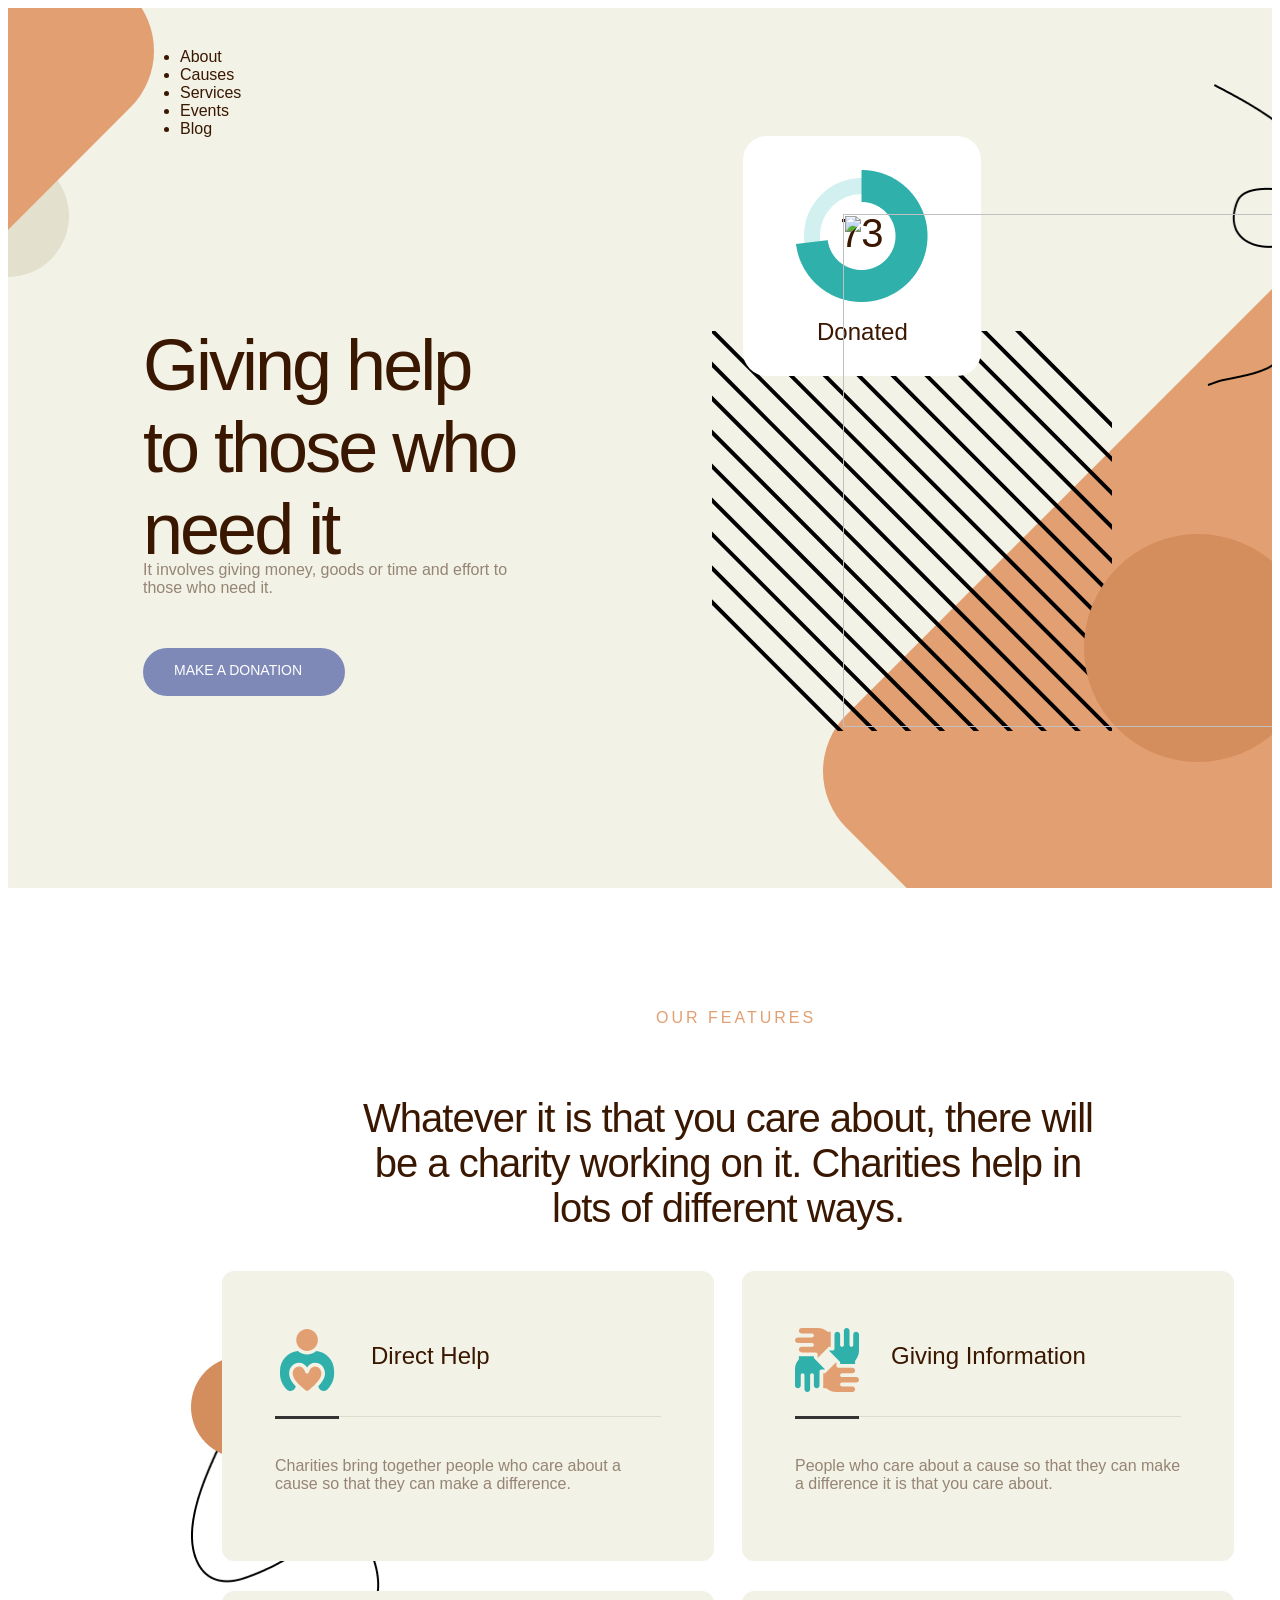
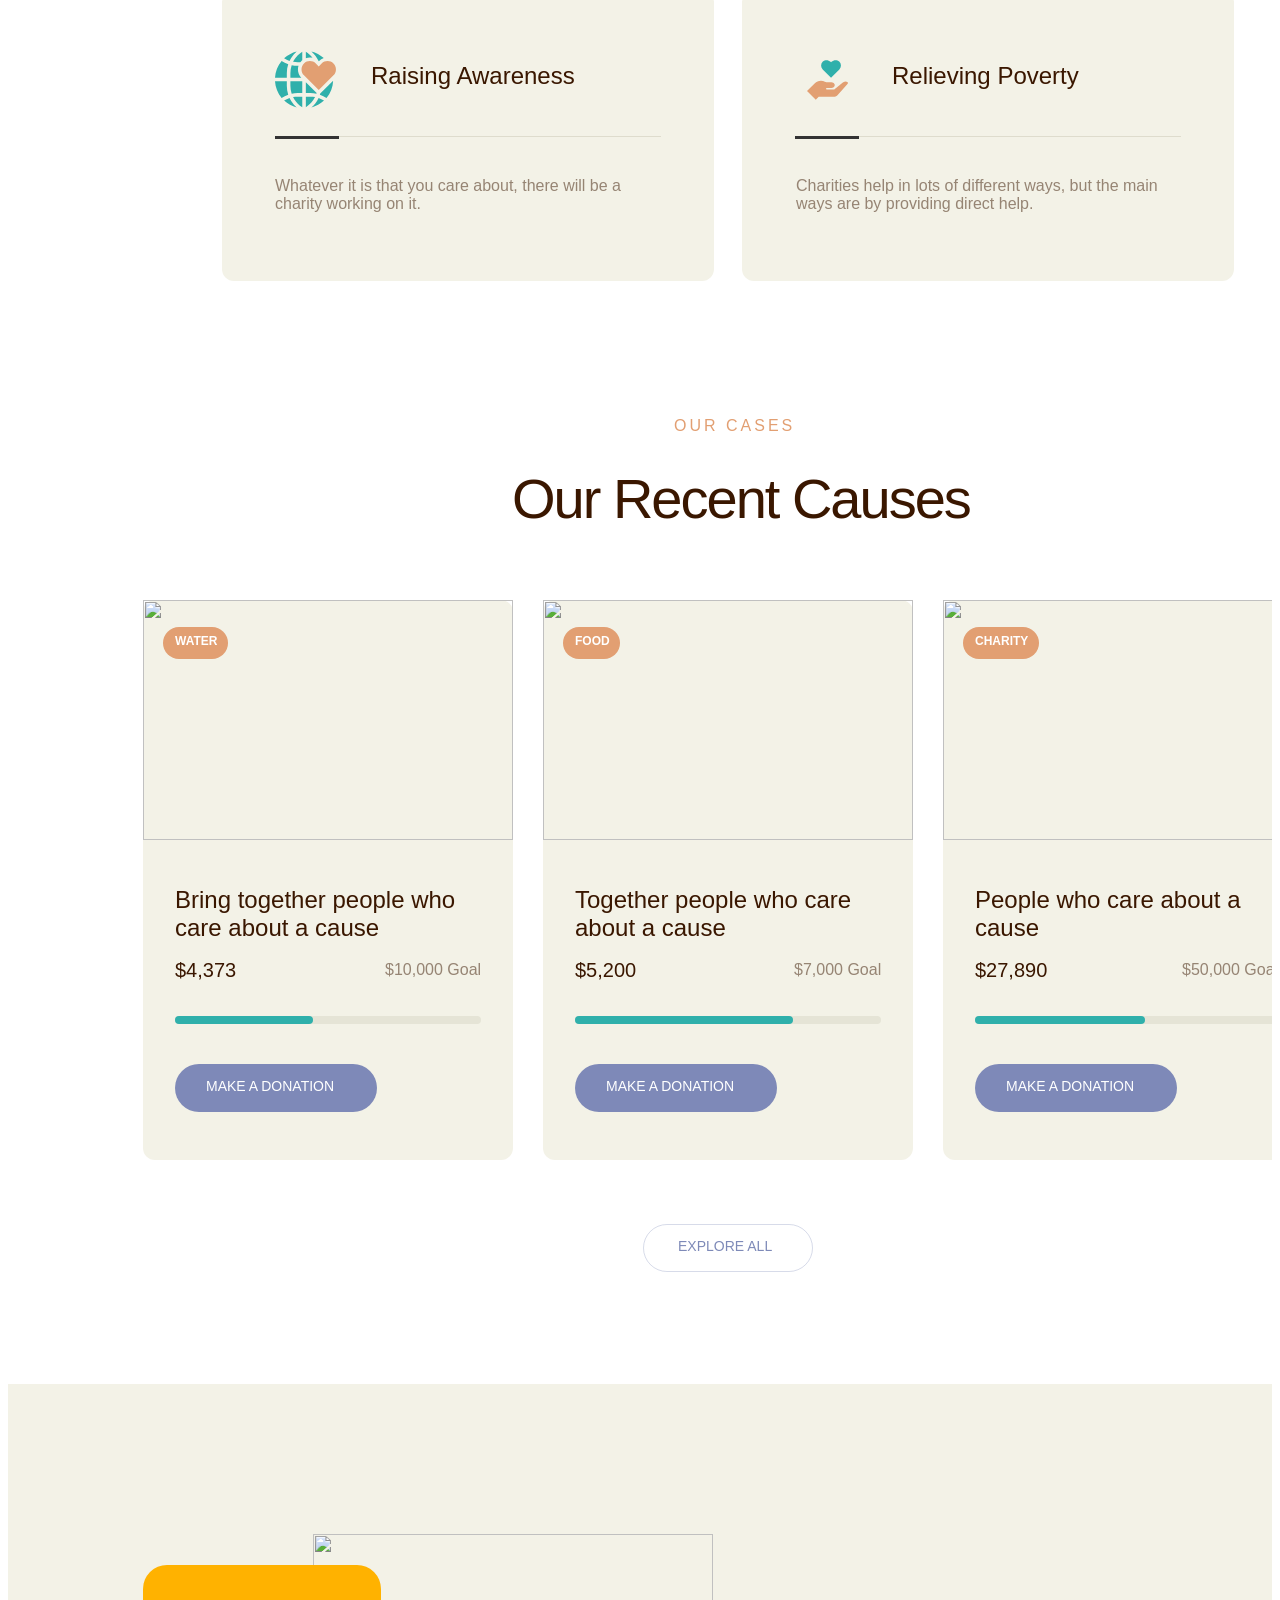
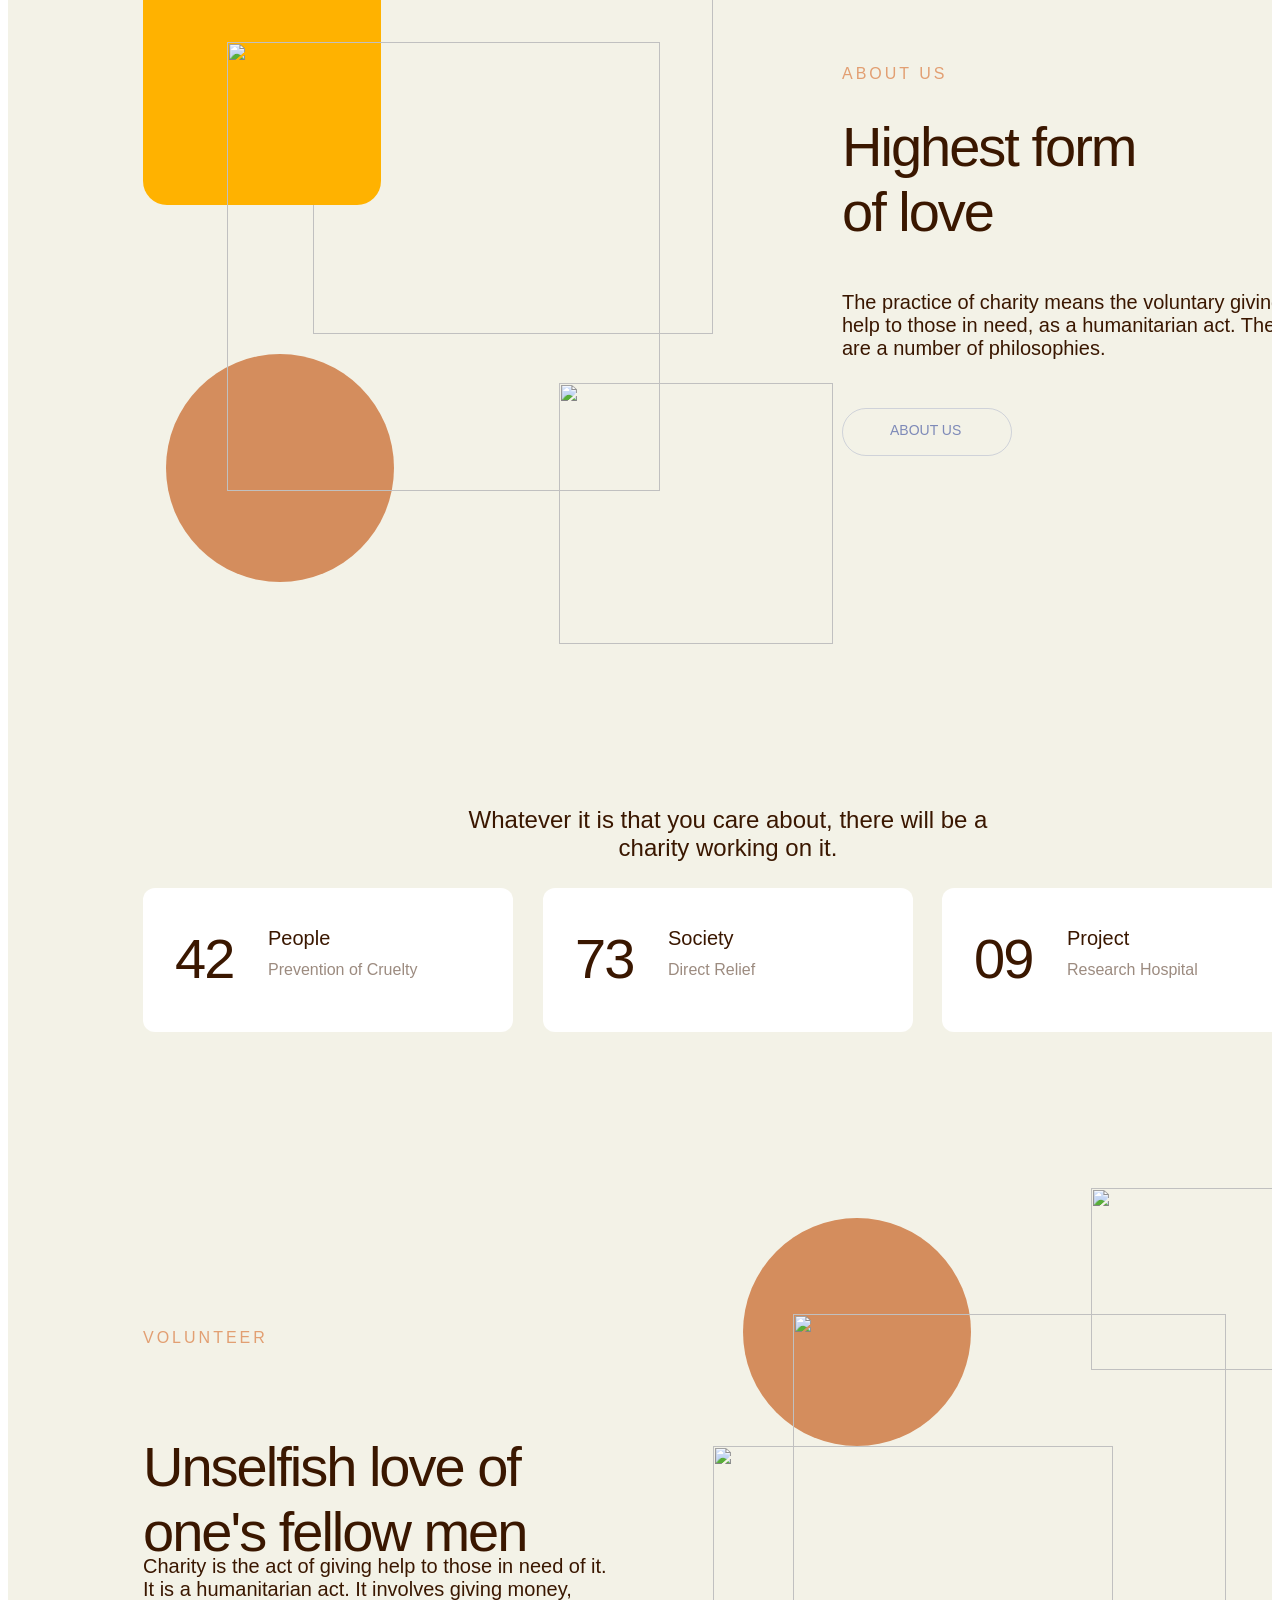
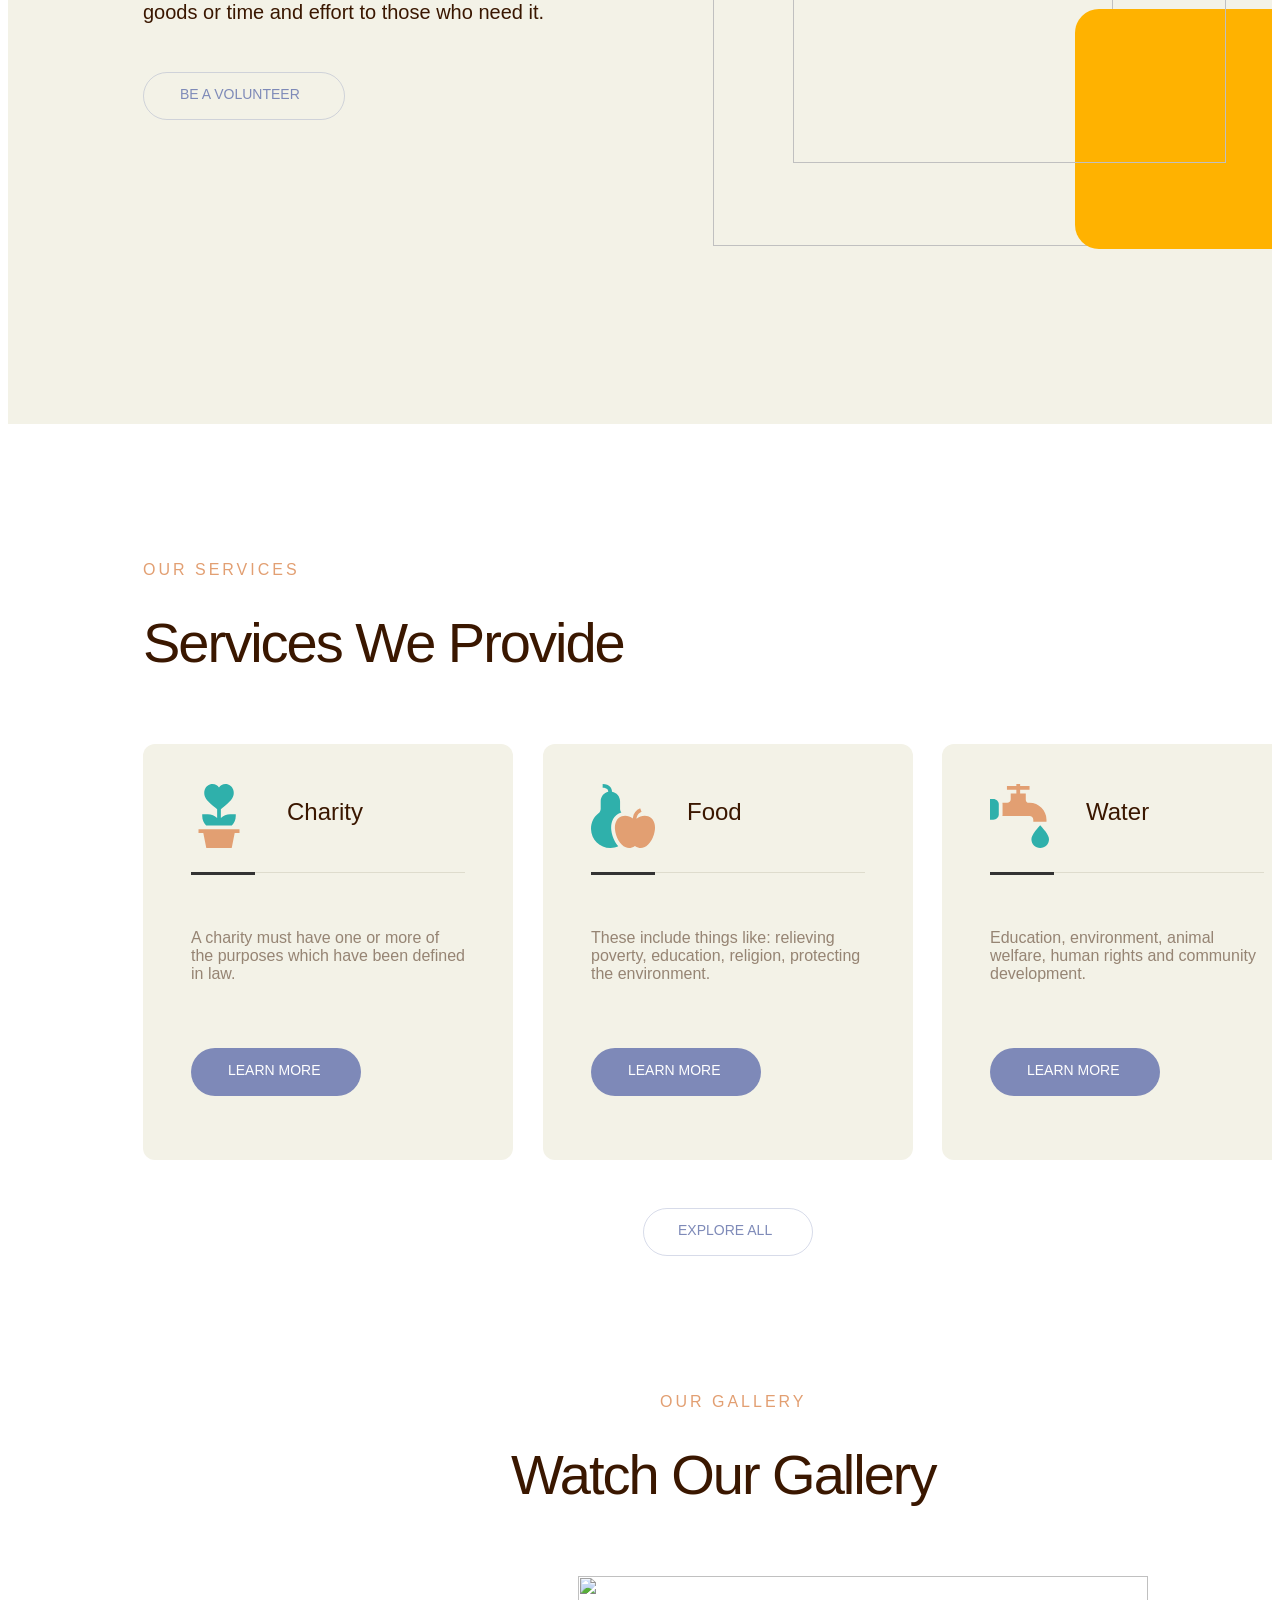
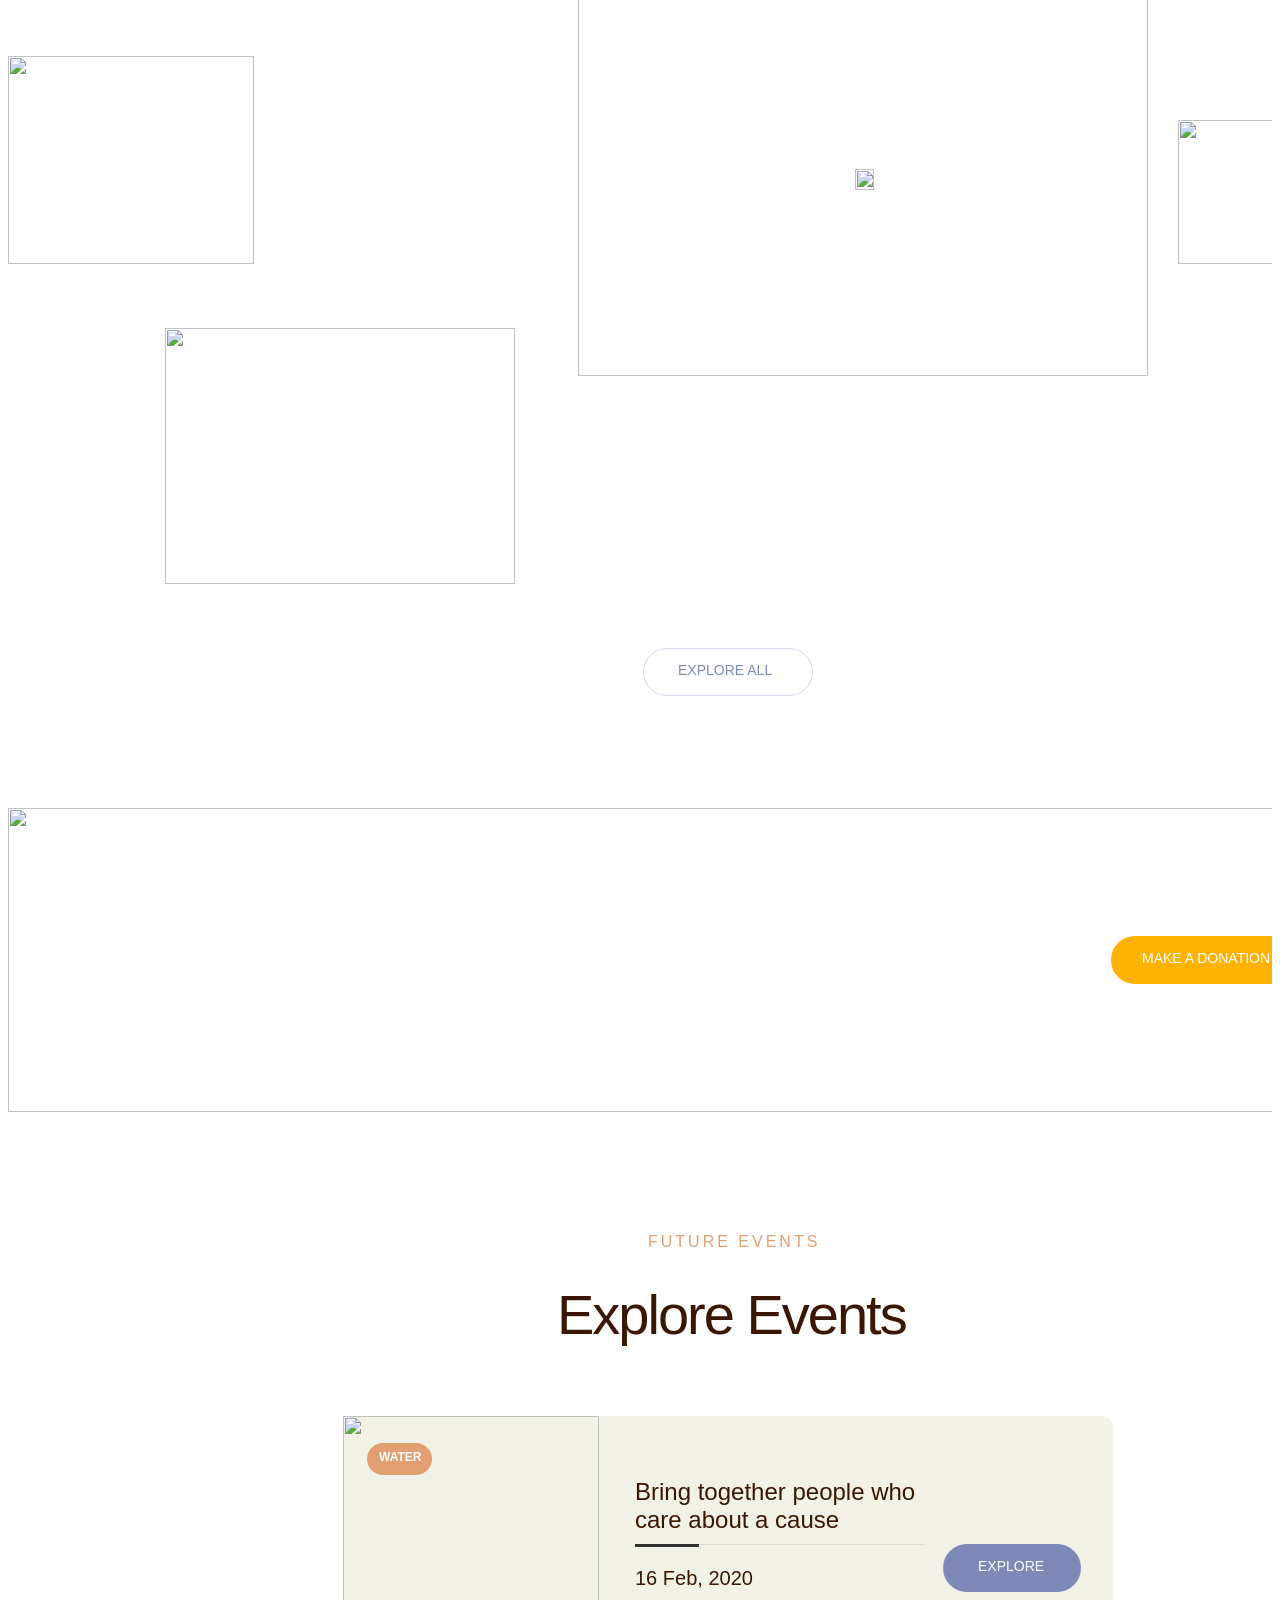
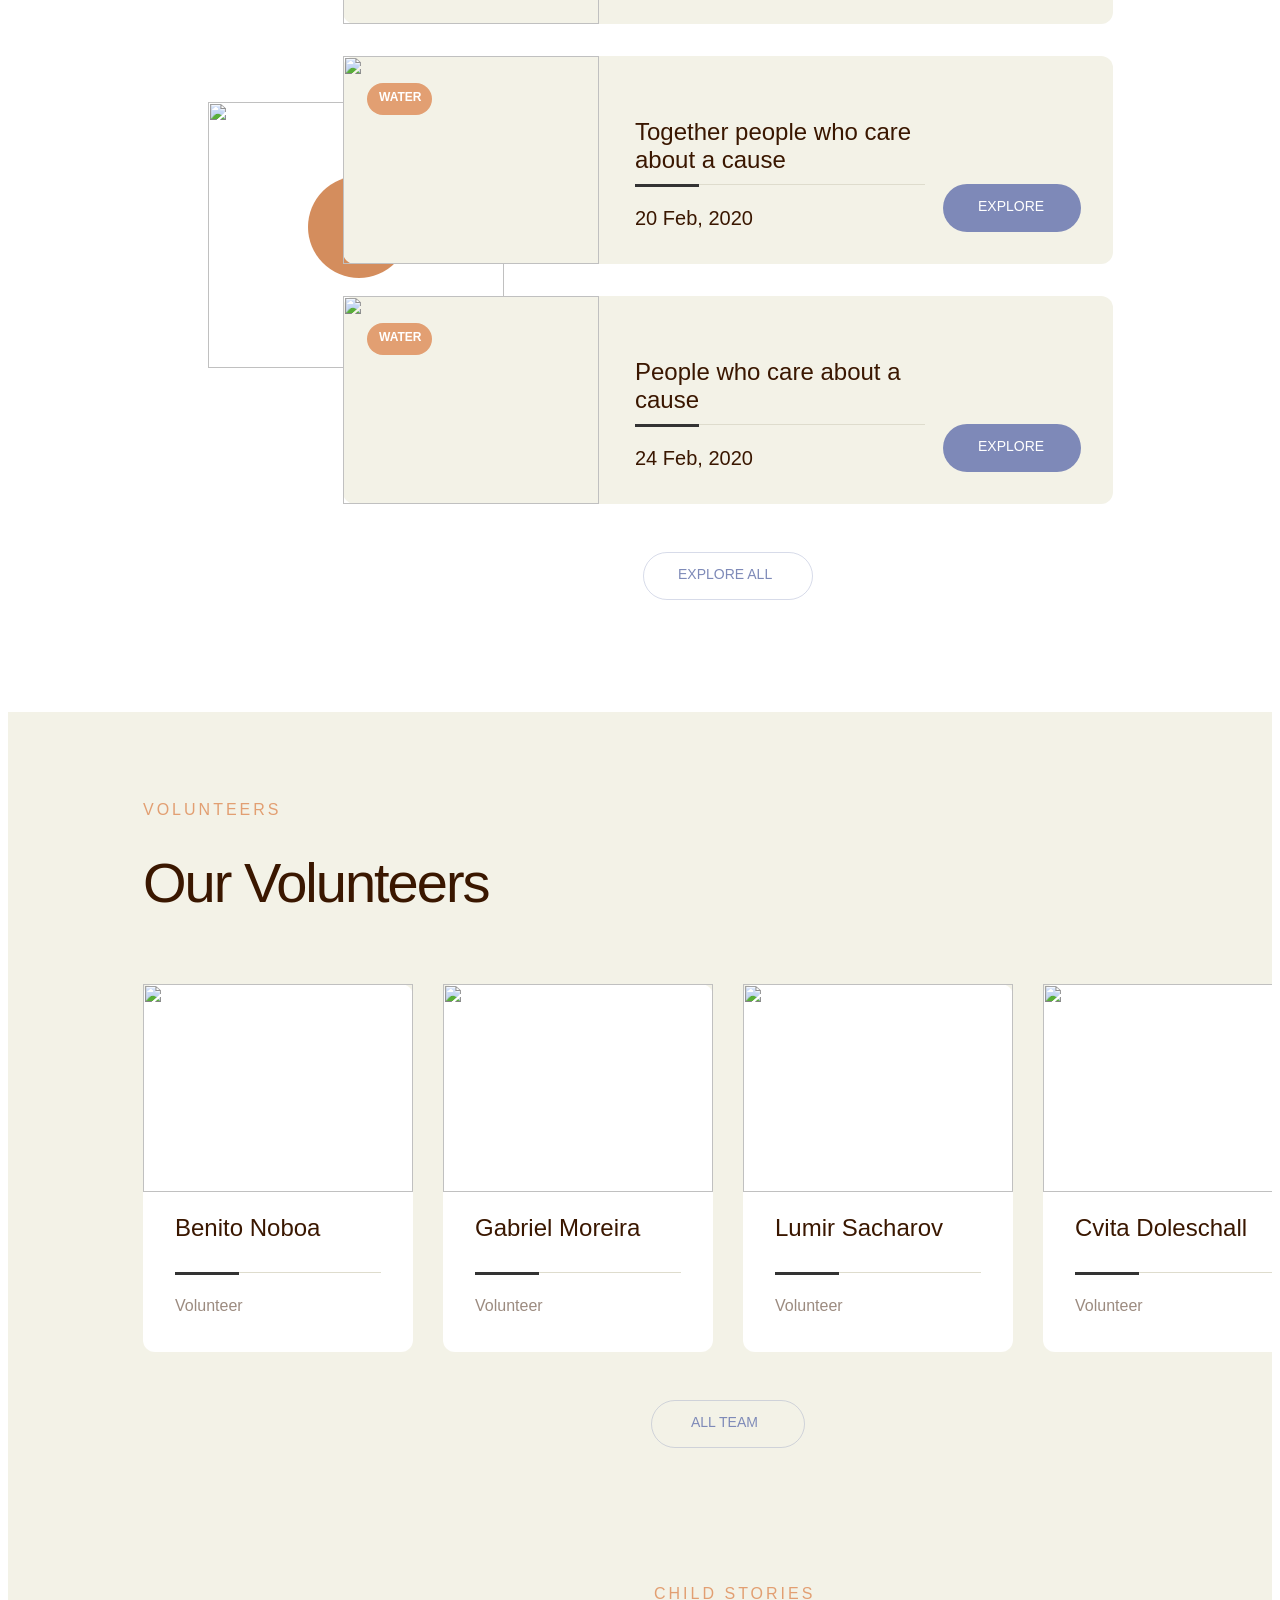
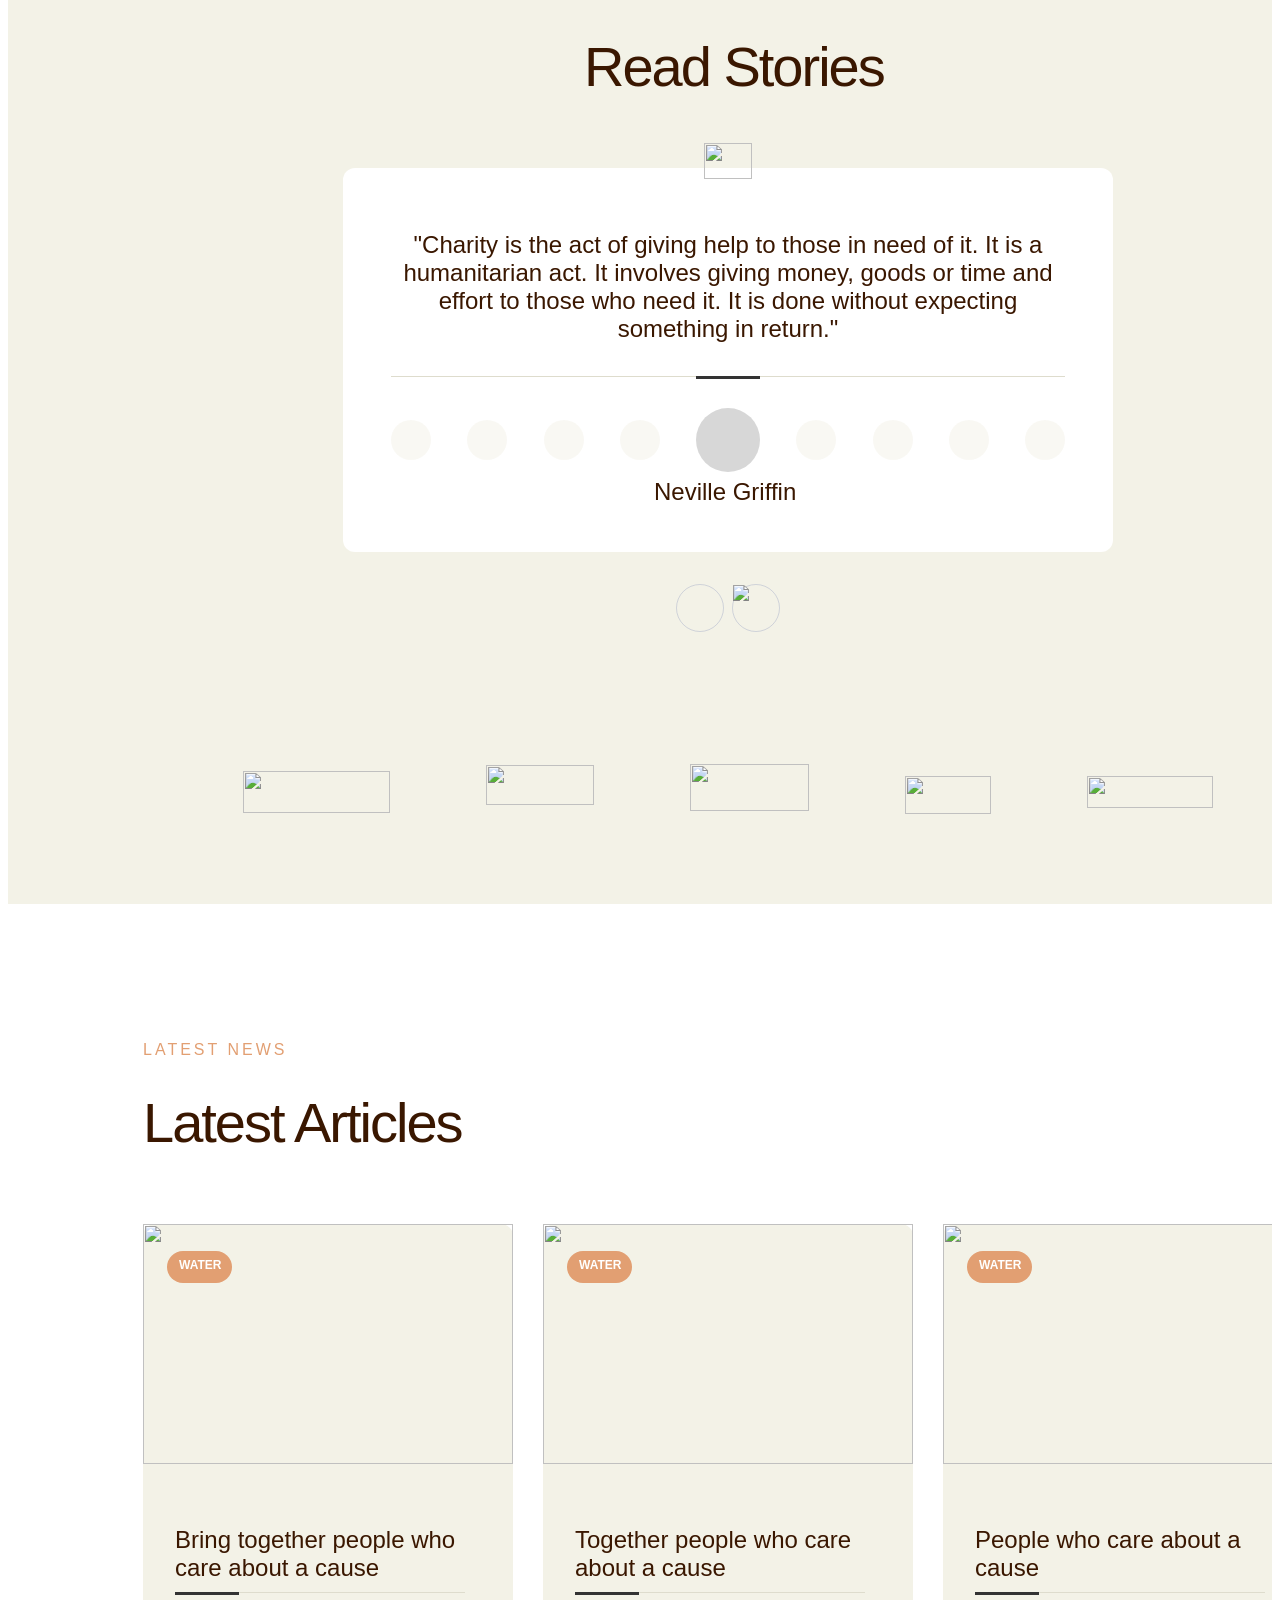
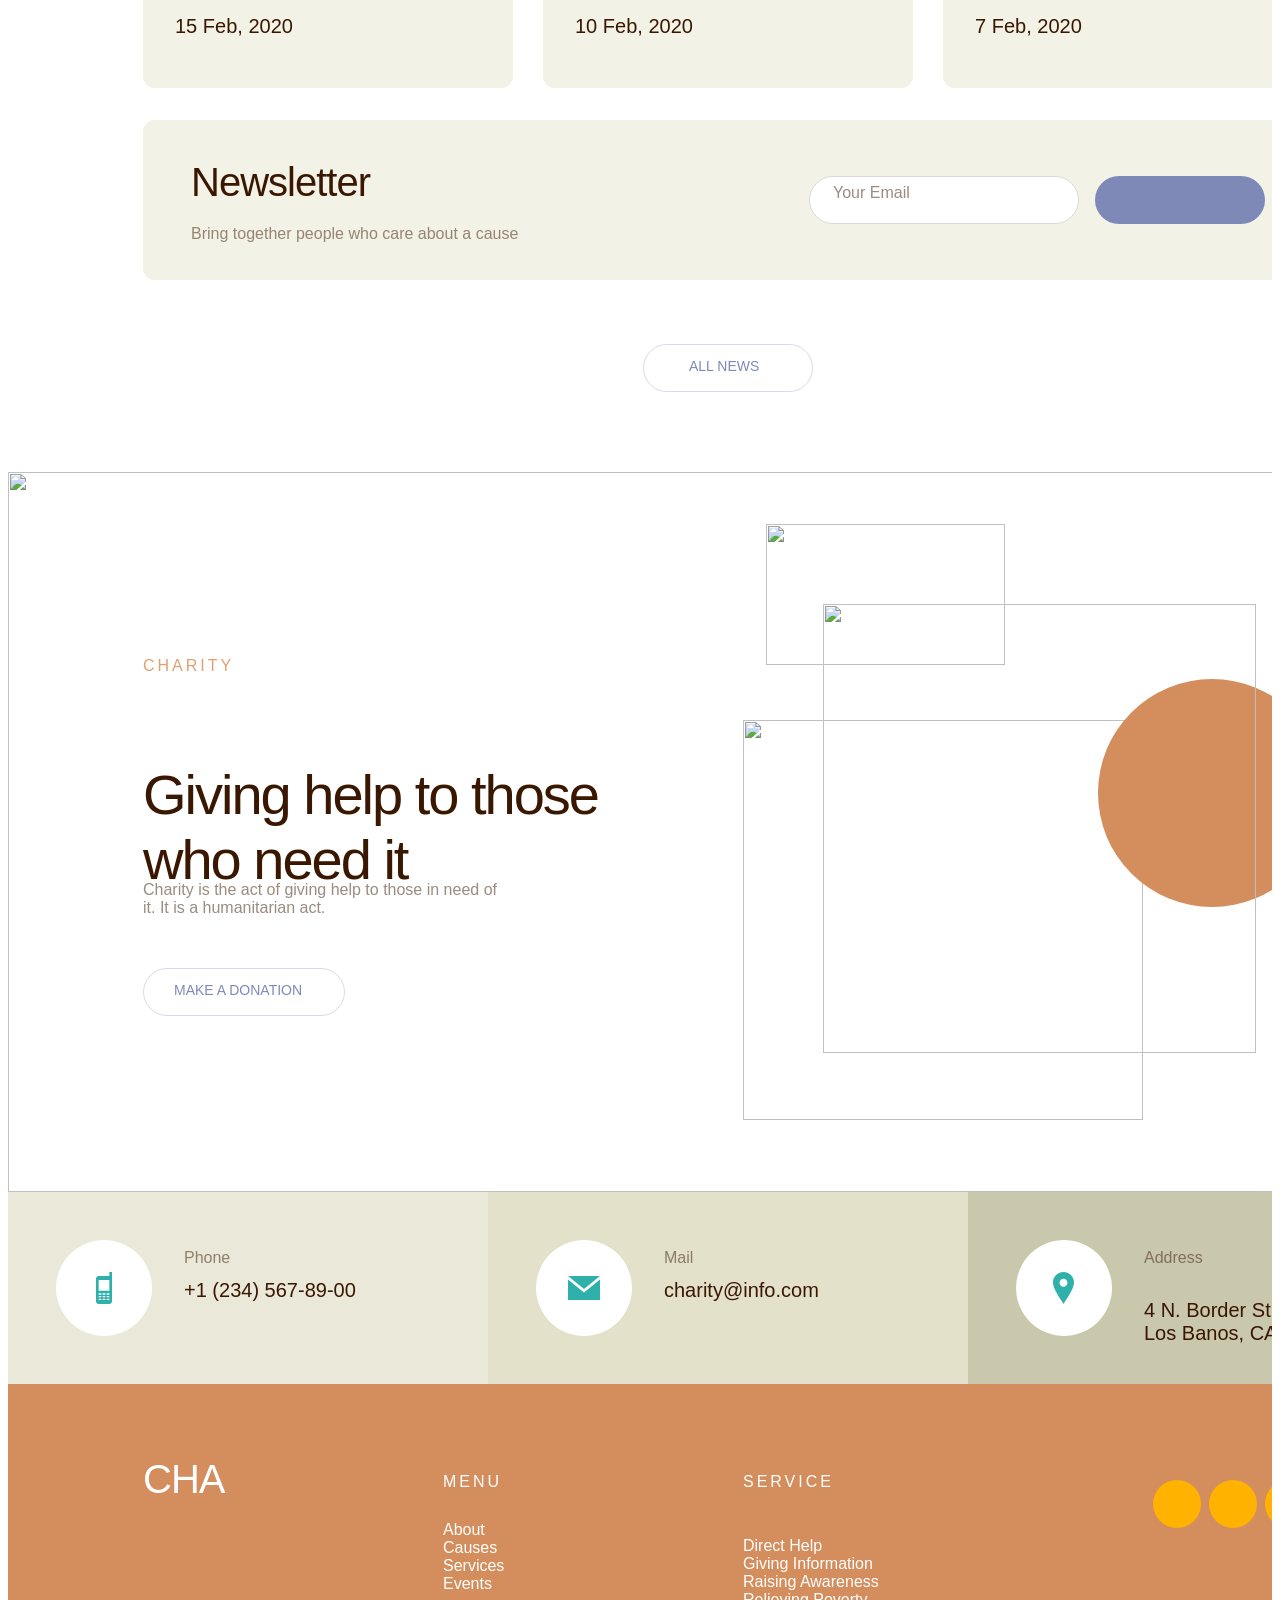
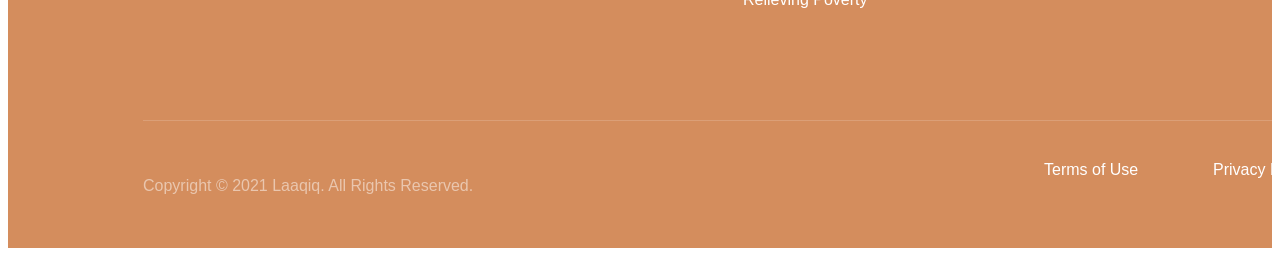
==== commit 658bf609: "restored" ====
--- a/index.html
+++ b/index.html
@@ -30,17 +30,17 @@
             </div>
           </div>
           <div class="text-wrapper-3">CHA</div>
-          <p class="about-causes-service">
-            About&nbsp;&nbsp;&nbsp;&nbsp;&nbsp;&nbsp;&nbsp;&nbsp;&nbsp;&nbsp;&nbsp;&nbsp;
-            Causes&nbsp;&nbsp;&nbsp;&nbsp;&nbsp;&nbsp;&nbsp;&nbsp;&nbsp;&nbsp;&nbsp;&nbsp;
-            Services&nbsp;&nbsp;&nbsp;&nbsp;&nbsp;&nbsp;&nbsp;&nbsp;&nbsp;&nbsp;&nbsp;&nbsp;
-            Events&nbsp;&nbsp;&nbsp;&nbsp;&nbsp;&nbsp;&nbsp;&nbsp;&nbsp;&nbsp;&nbsp;&nbsp;
-            Blog
-          </p>
+          <ul class="about-causes-service">
+            <li>About</li>
+            <li>Causes</li>
+            <li>Services</li>
+            <li>Events</li>
+            <li>Blog</li>
+          </ul>
           <div class="dark-button"><button class="button">CONTACT</button></div>
-          <p class="giving-help-to-those">
+          <h1 class="giving-help-to-those">
             Giving help <br />to those who <br />need it
-          </p>
+          </h1>
           <p class="it-involves-giving-m">
             It involves giving money, goods or time and effort to those who need
             it.
@@ -208,9 +208,9 @@
             A charity must have one or more of the purposes which have been
             defined in law.
           </p>
-          <button class="light-button-4">
+          <div class="light-button-4">
             <button class="button-5">LEARN MORE</button>
-          </button>
+          </div>
           <div class="rectangle-35"></div>
           <img class="fruit" src="img/fruit.svg" />
           <div class="rectangle-36"></div>
@@ -220,9 +220,9 @@
             These include things like: relieving poverty, education, religion,
             protecting the environment.
           </p>
-          <button class="light-button-5">
+          <div class="light-button-5">
             <button class="button-5">LEARN MORE</button>
-          </button>
+          </div>
           <div class="rectangle-38"></div>
           <img class="water-tap" src="img/water-tap.svg" />
           <div class="rectangle-39"></div>
@@ -232,9 +232,9 @@
             Education, environment, animal welfare, human rights and community
             development.
           </p>
-          <button class="light-button-6">
+          <div class="light-button-6">
             <button class="button-5">LEARN MORE</button>
-          </button>
+          </div>
           <div class="light-button-7">
             <button class="button">EXPLORE ALL</button>
           </div>
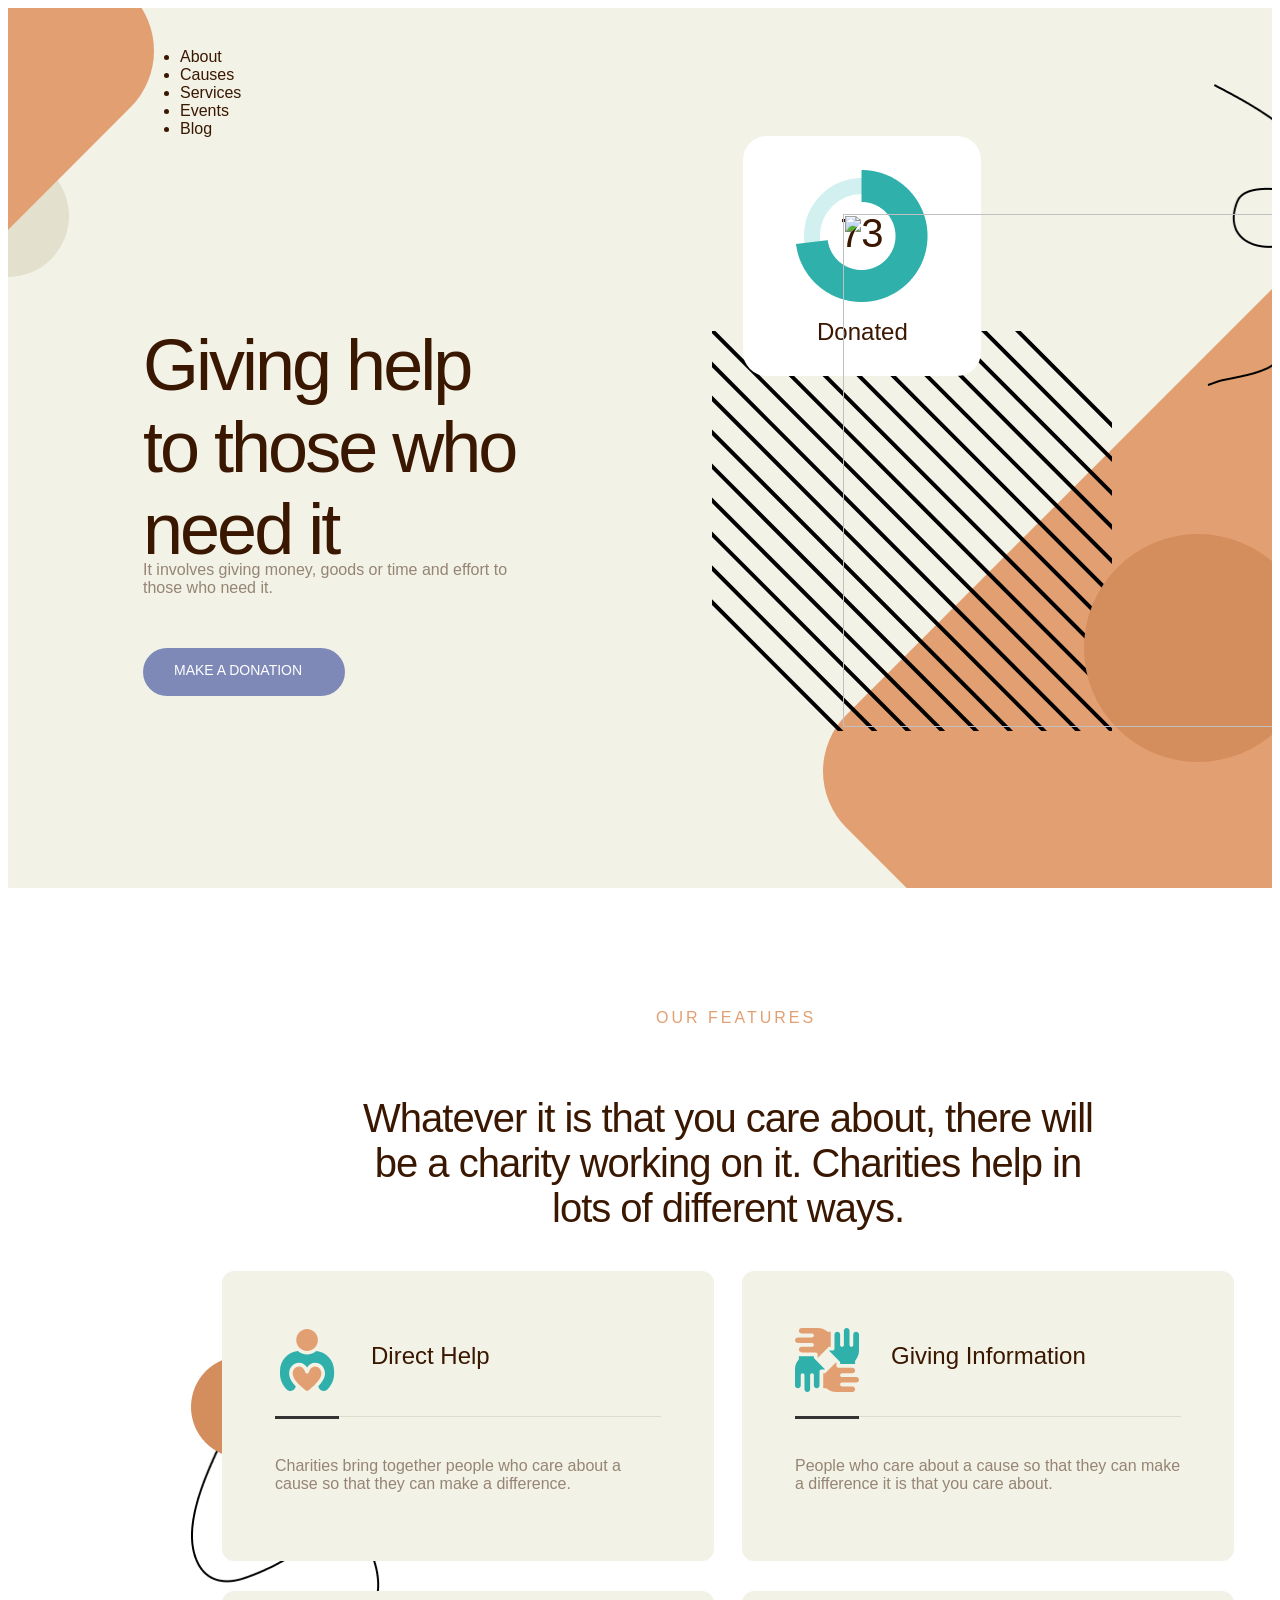
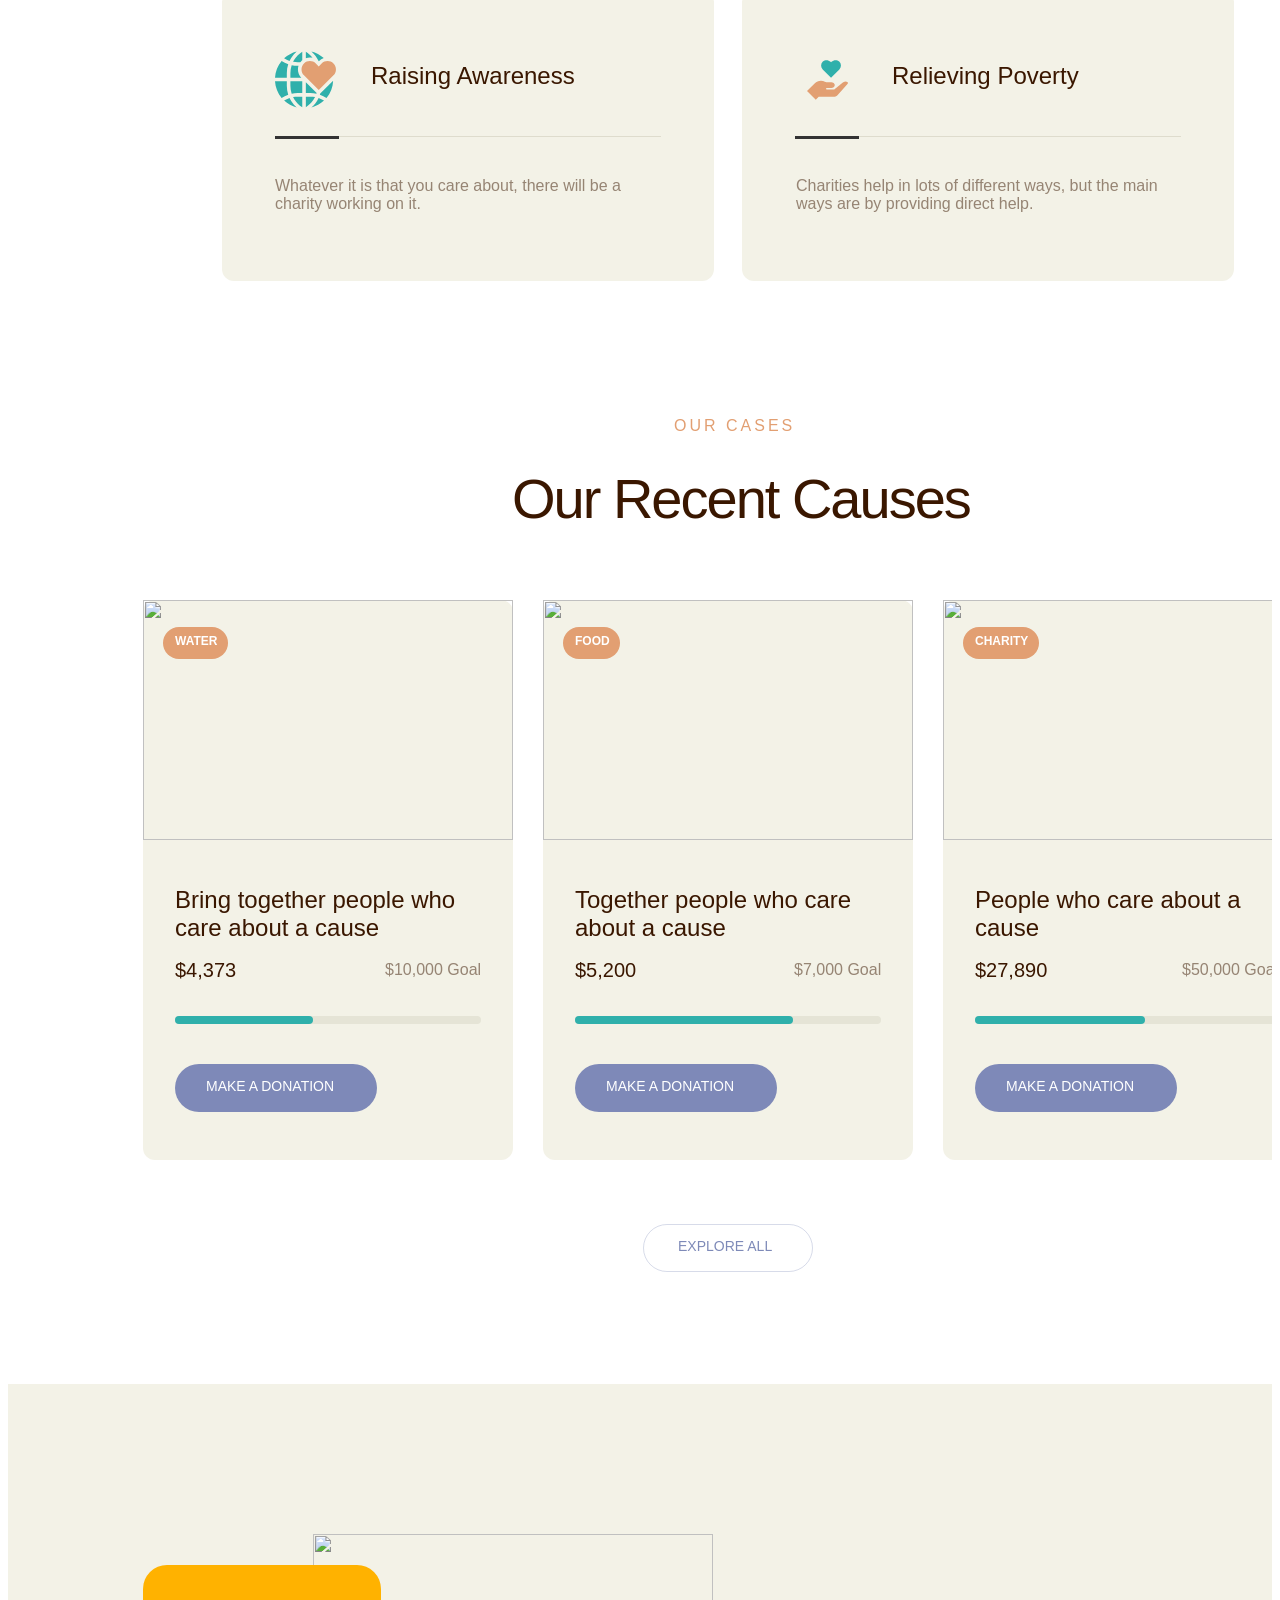
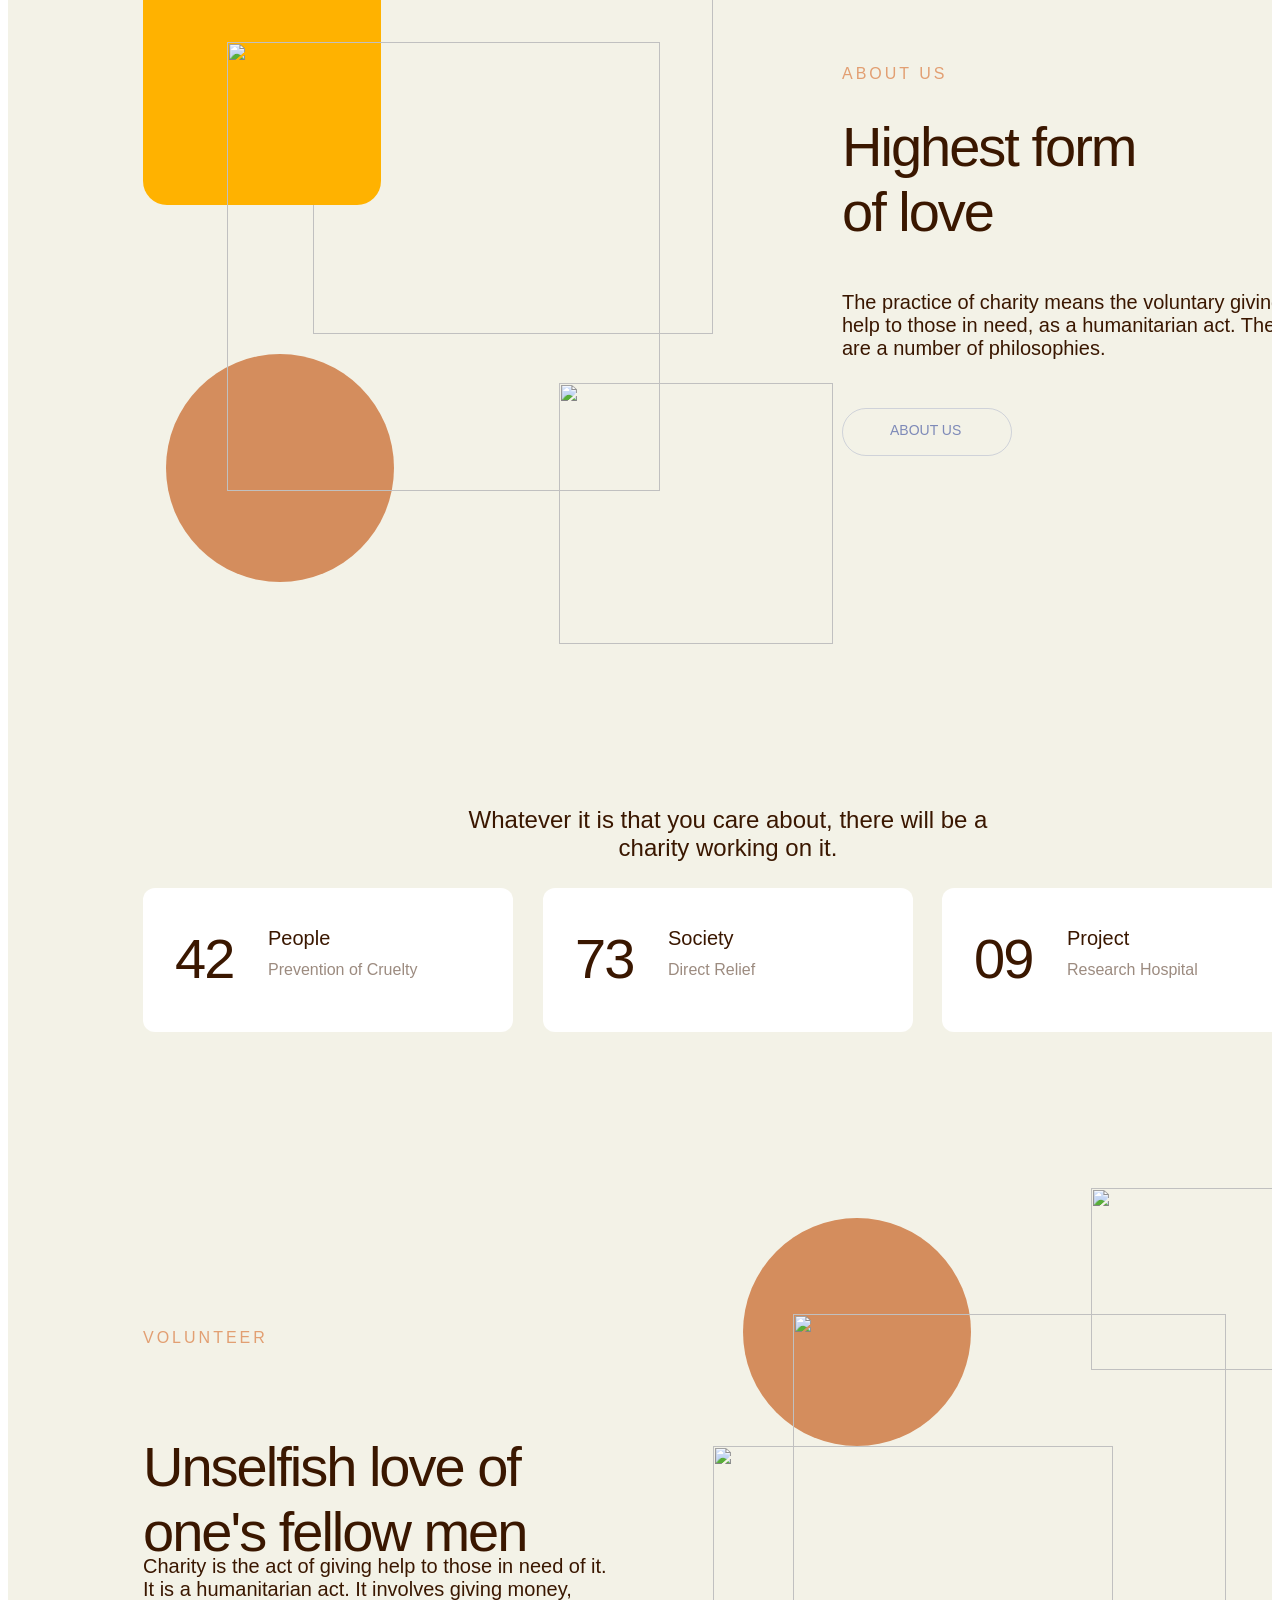
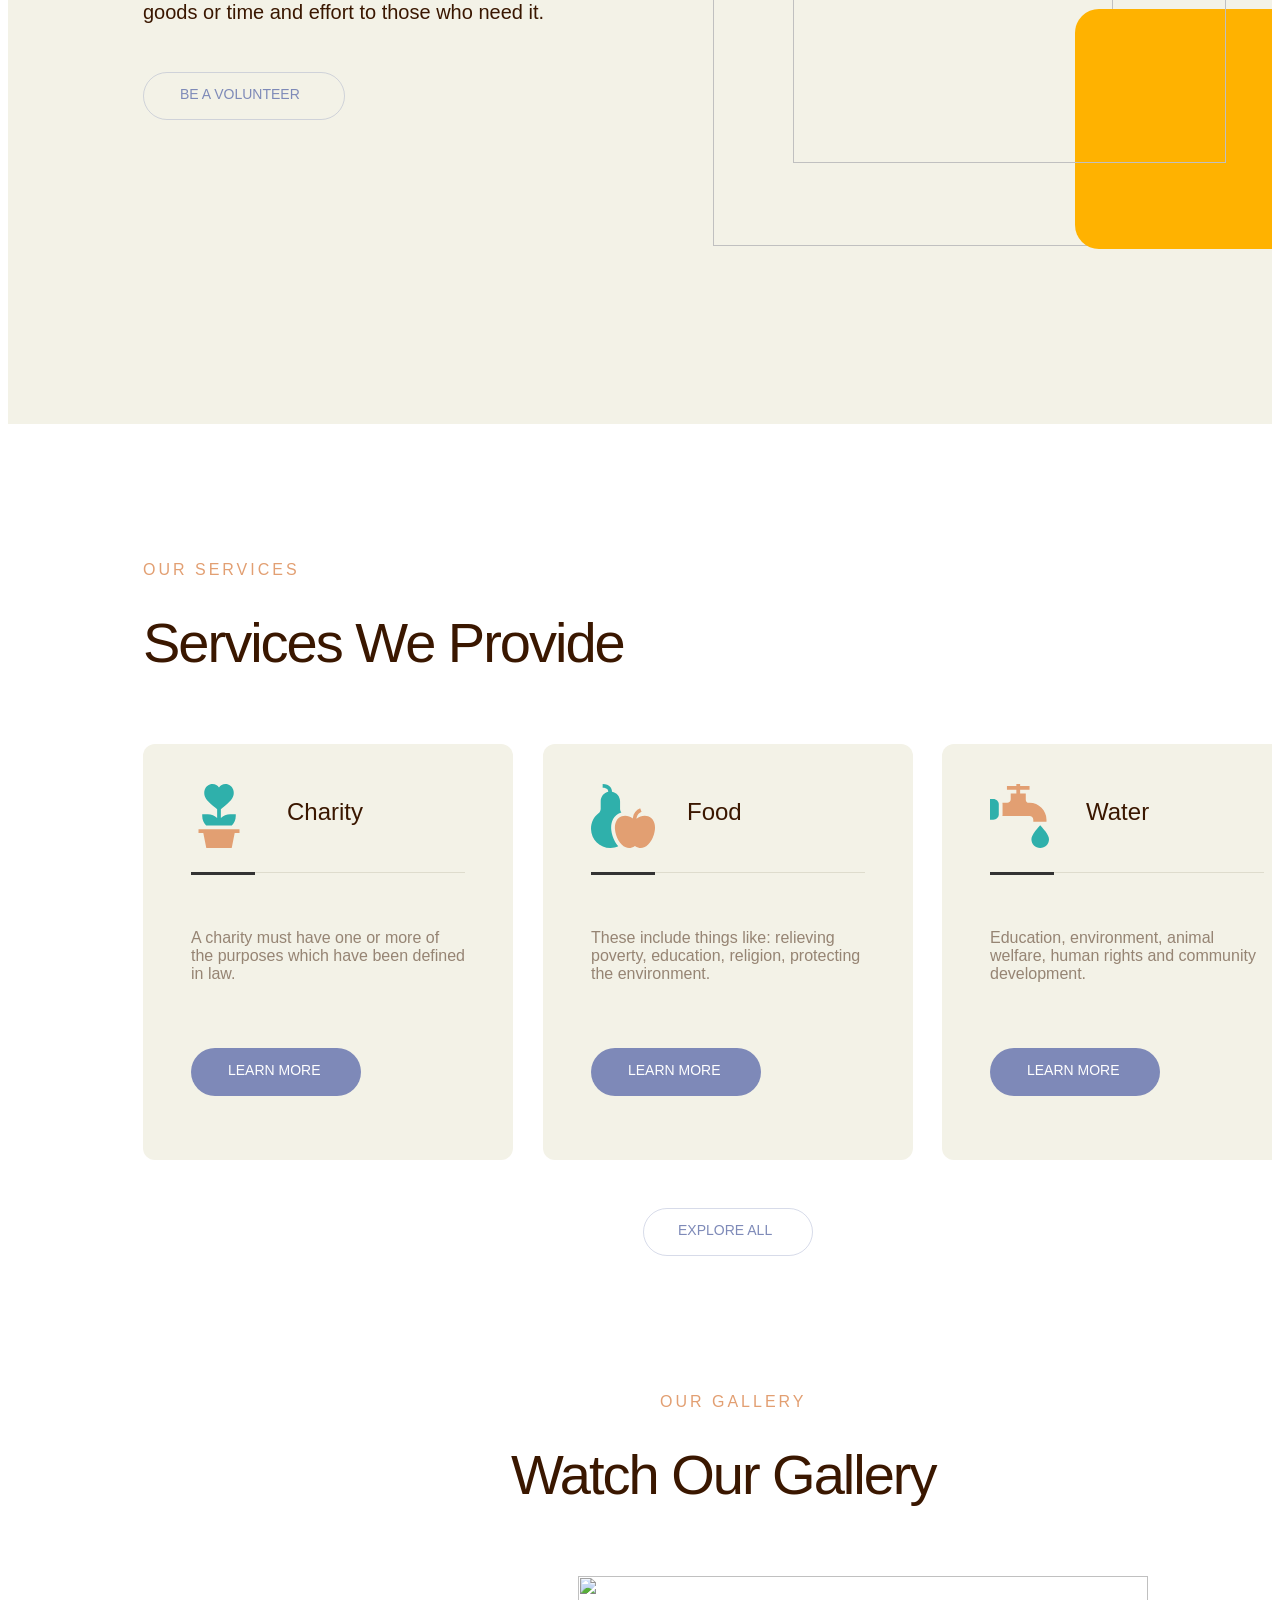
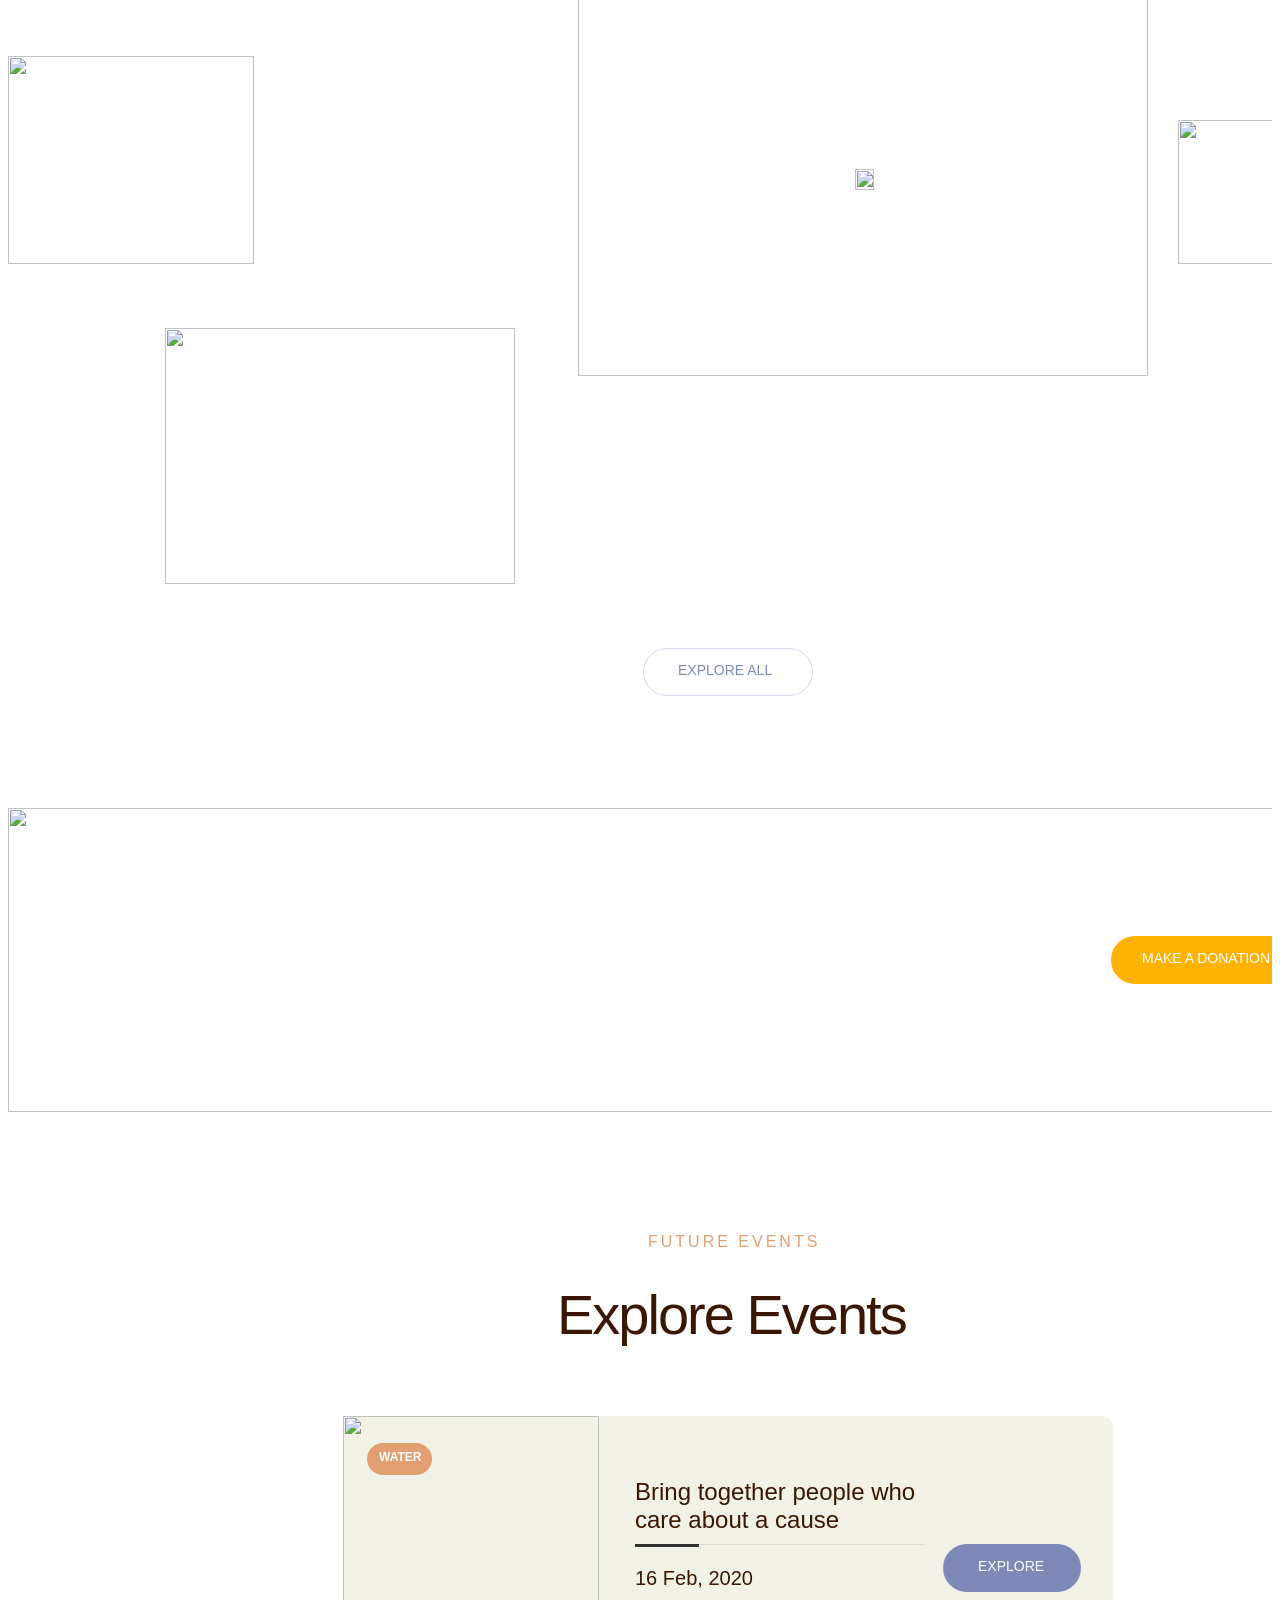
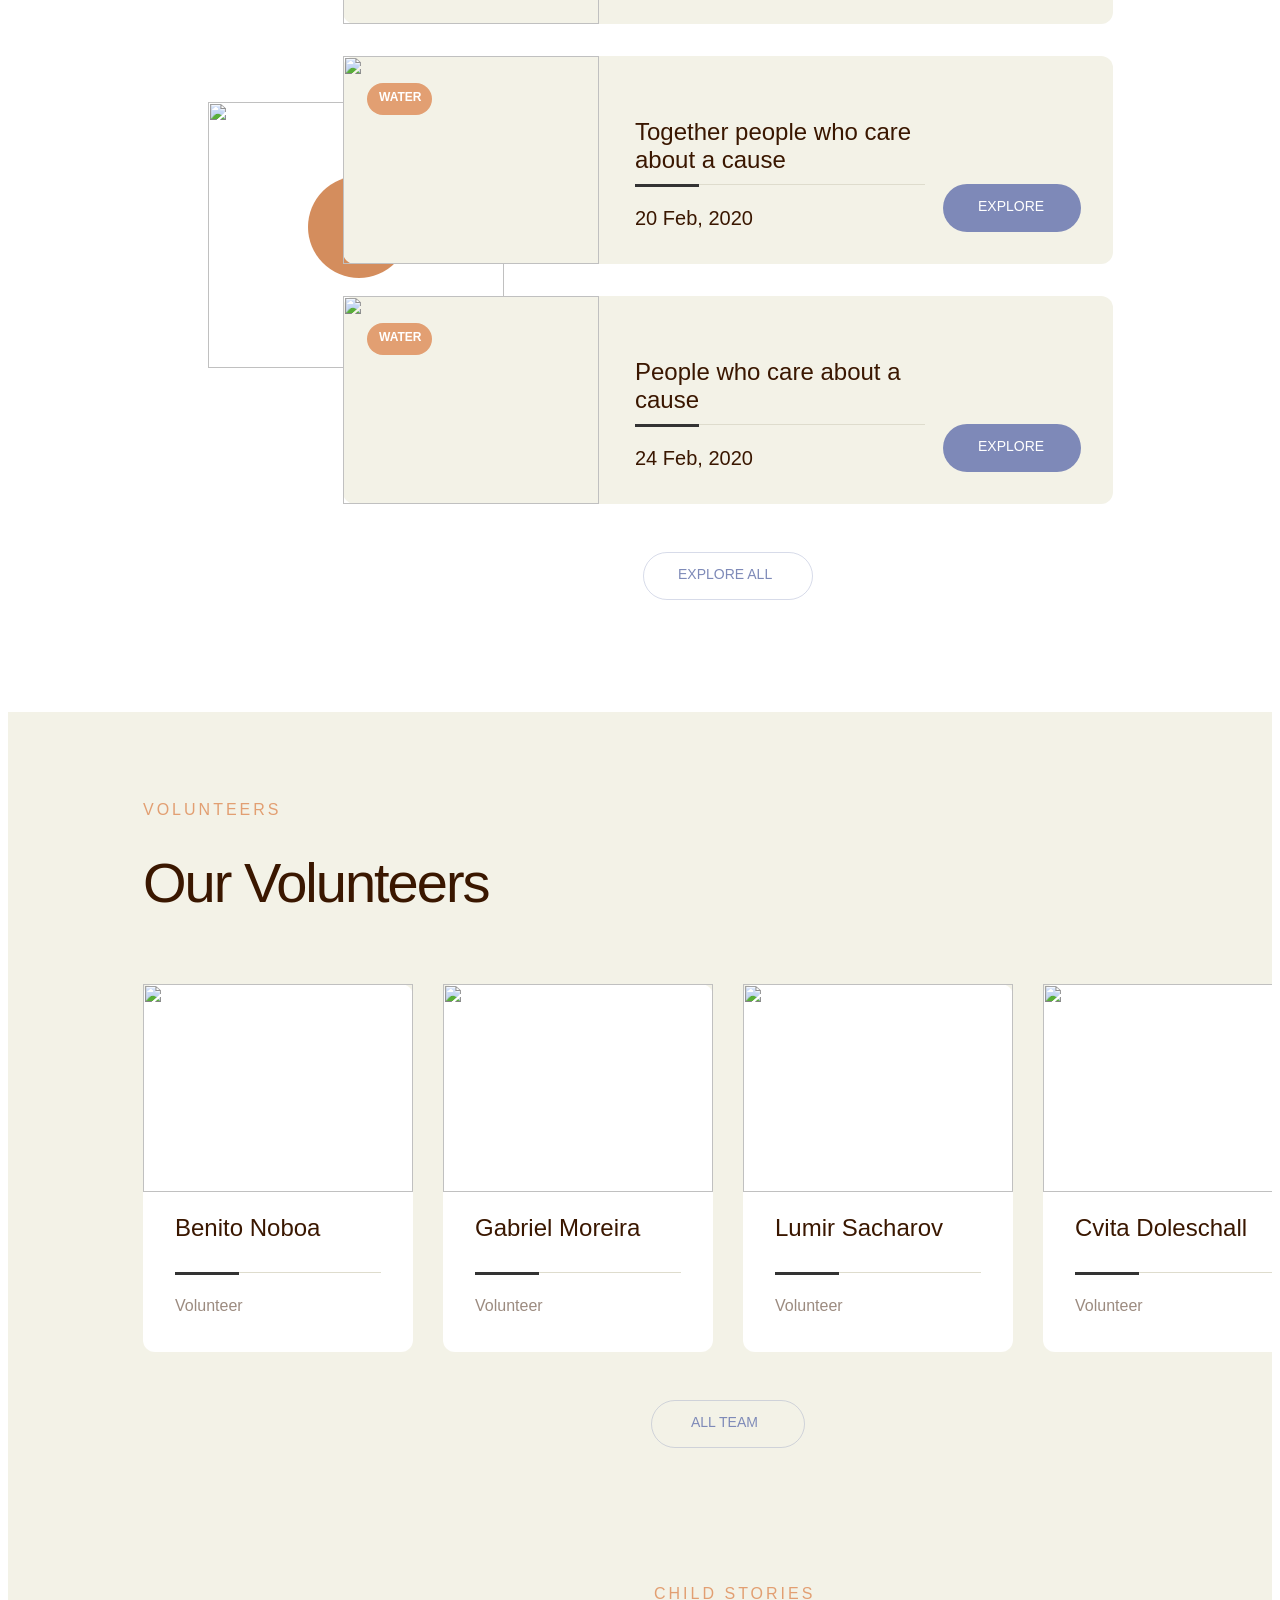
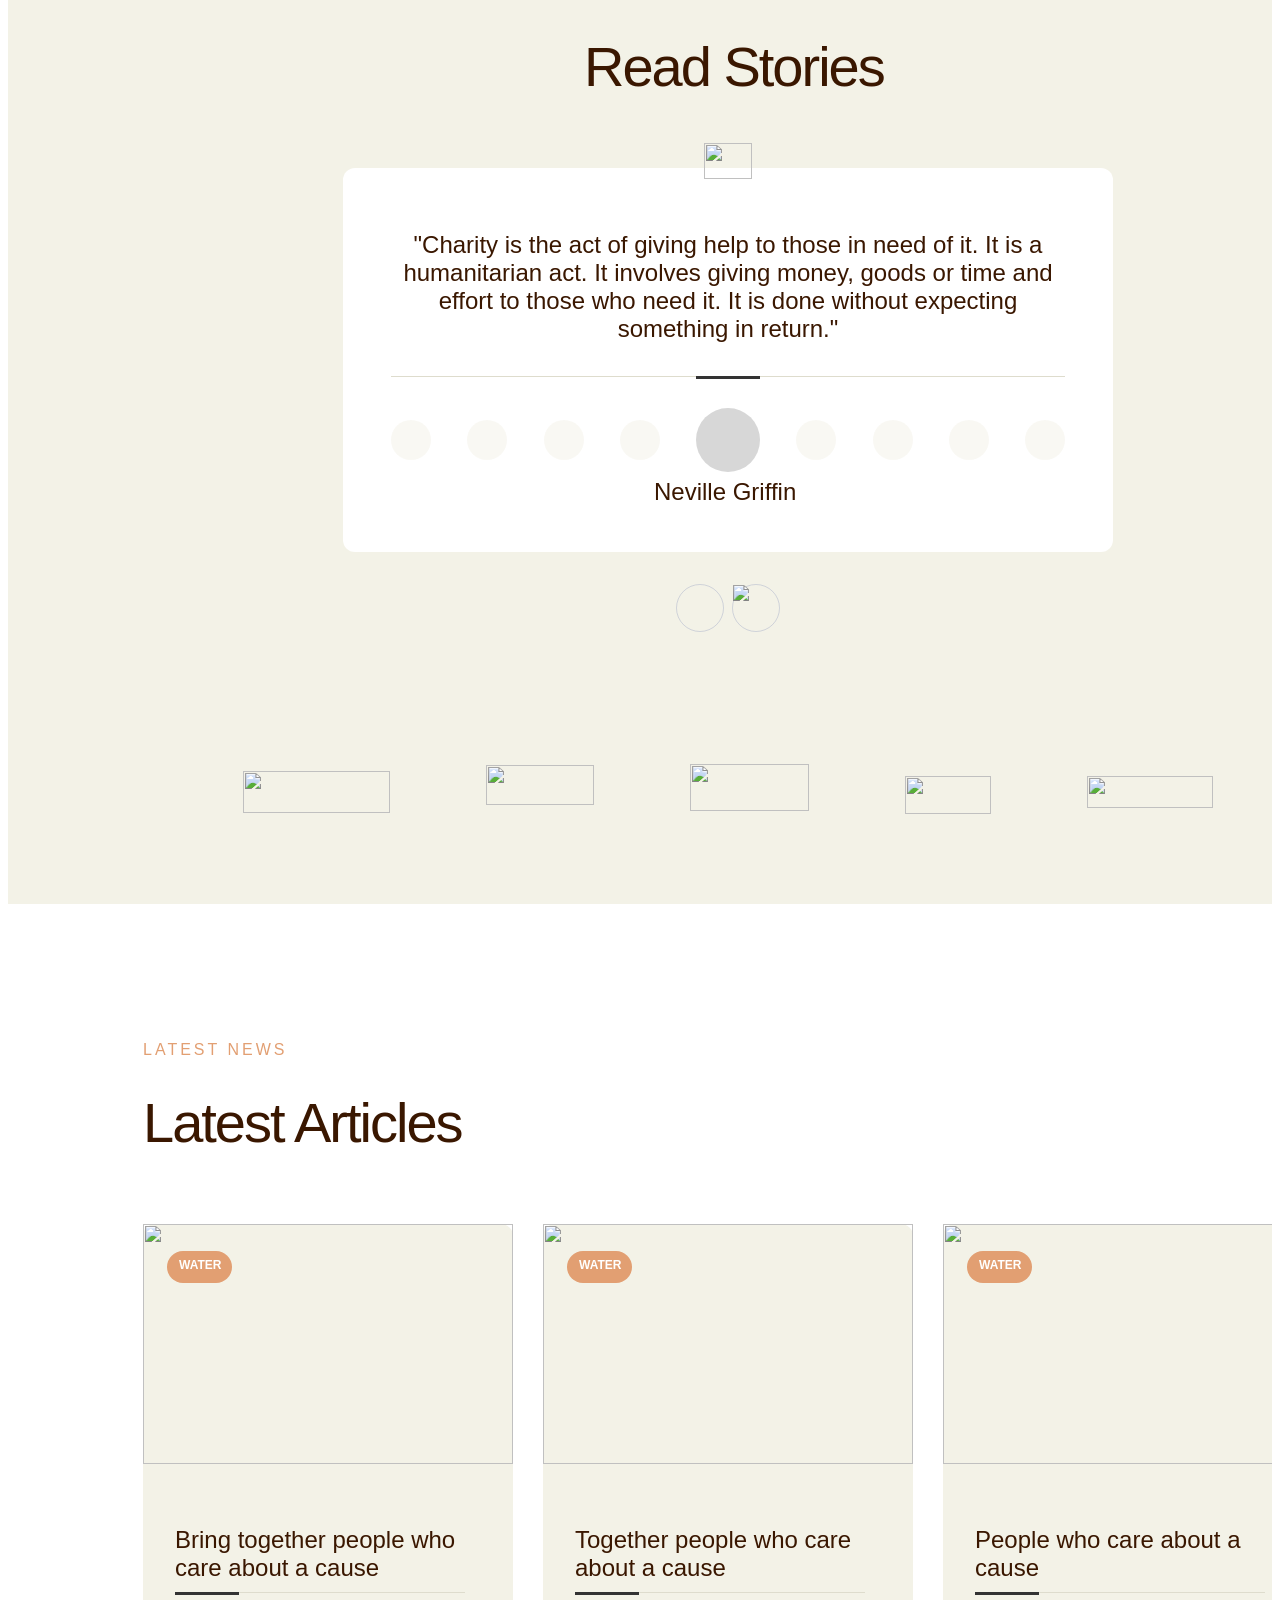
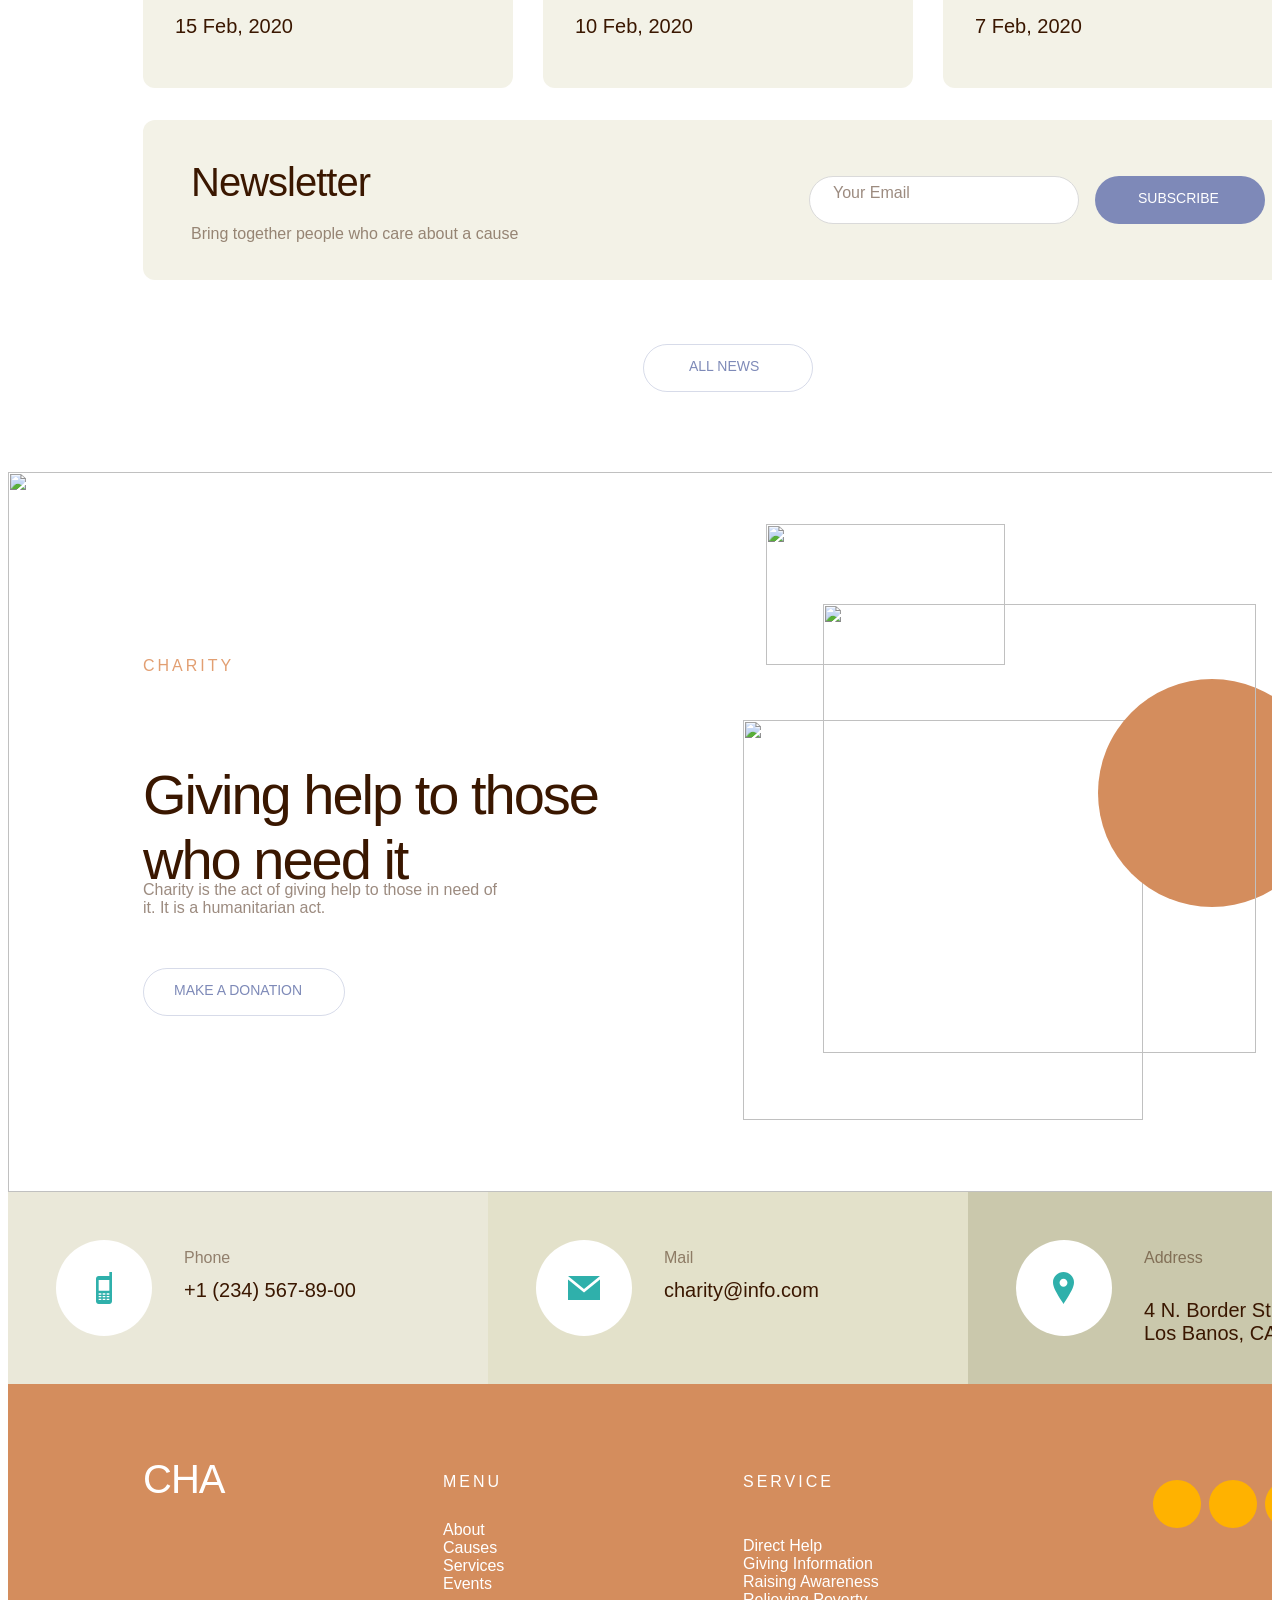
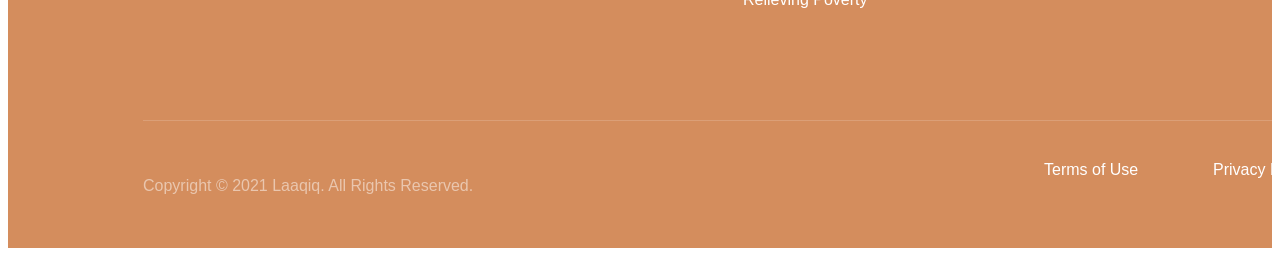
==== commit 0636eb09: "updatedsubbutton" ====
--- a/index.html
+++ b/index.html
@@ -413,9 +413,9 @@
               <div class="placeholder">Your Email</div>
             </div>
           </div>
-          <button class="light-button-primary-6">
+          <div class="light-button-primary-6">
             <button class="button-9">SUBSCRIBE</button>
-          </button>
+          </div>
           <div class="light-button-11">
             <button class="button-10">ALL NEWS</button>
           </div>
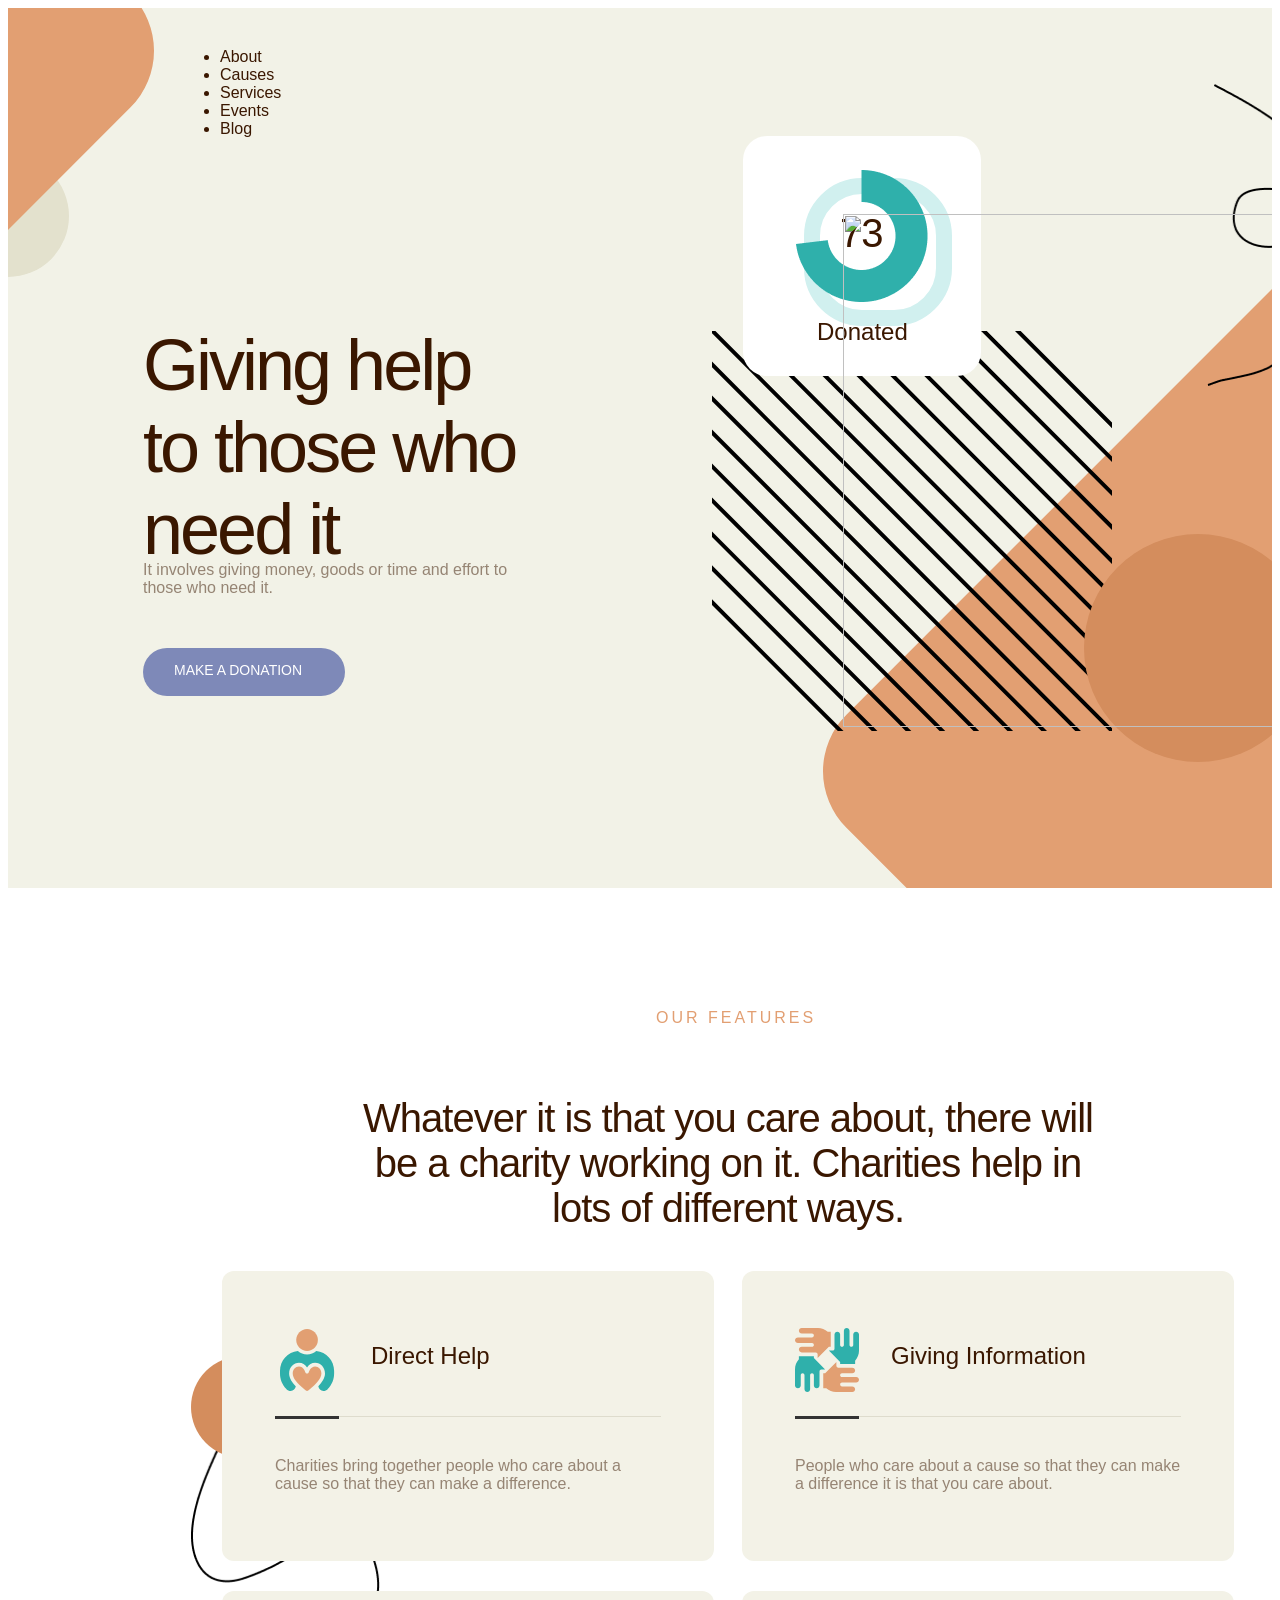
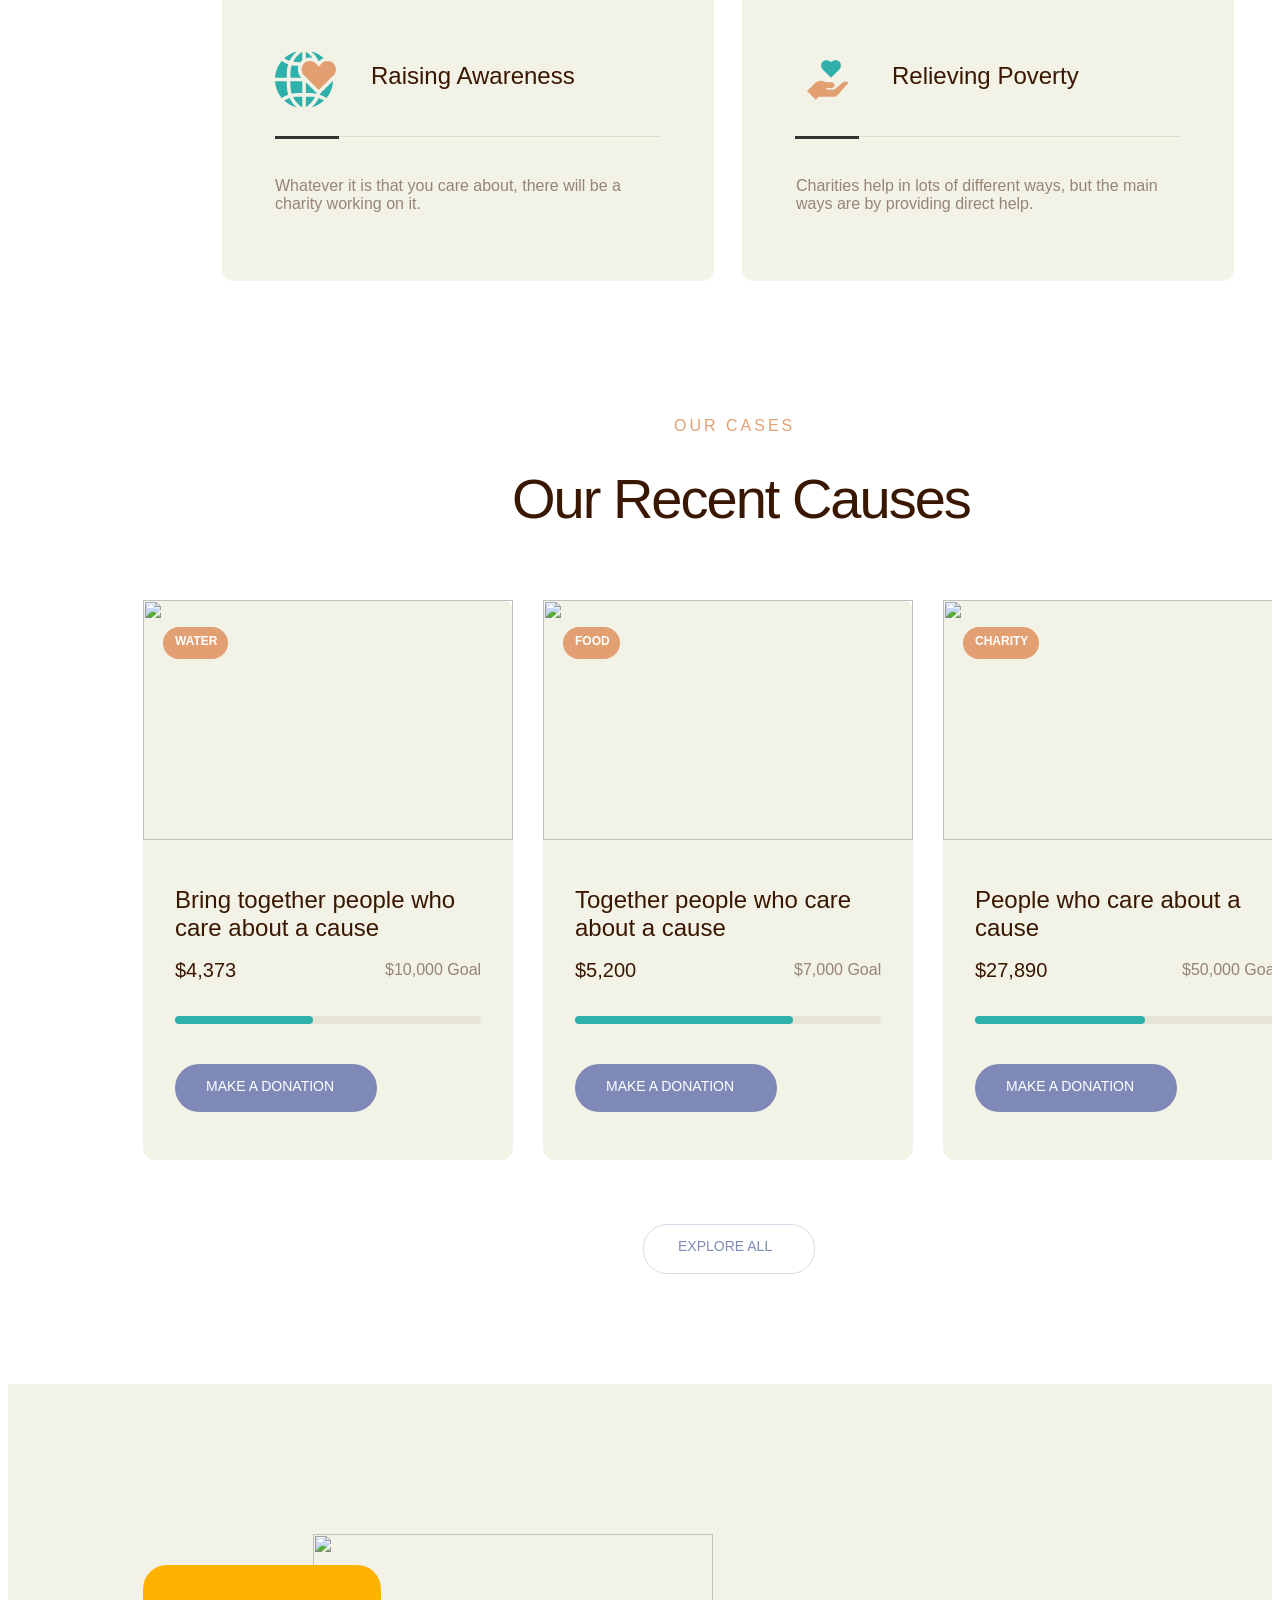
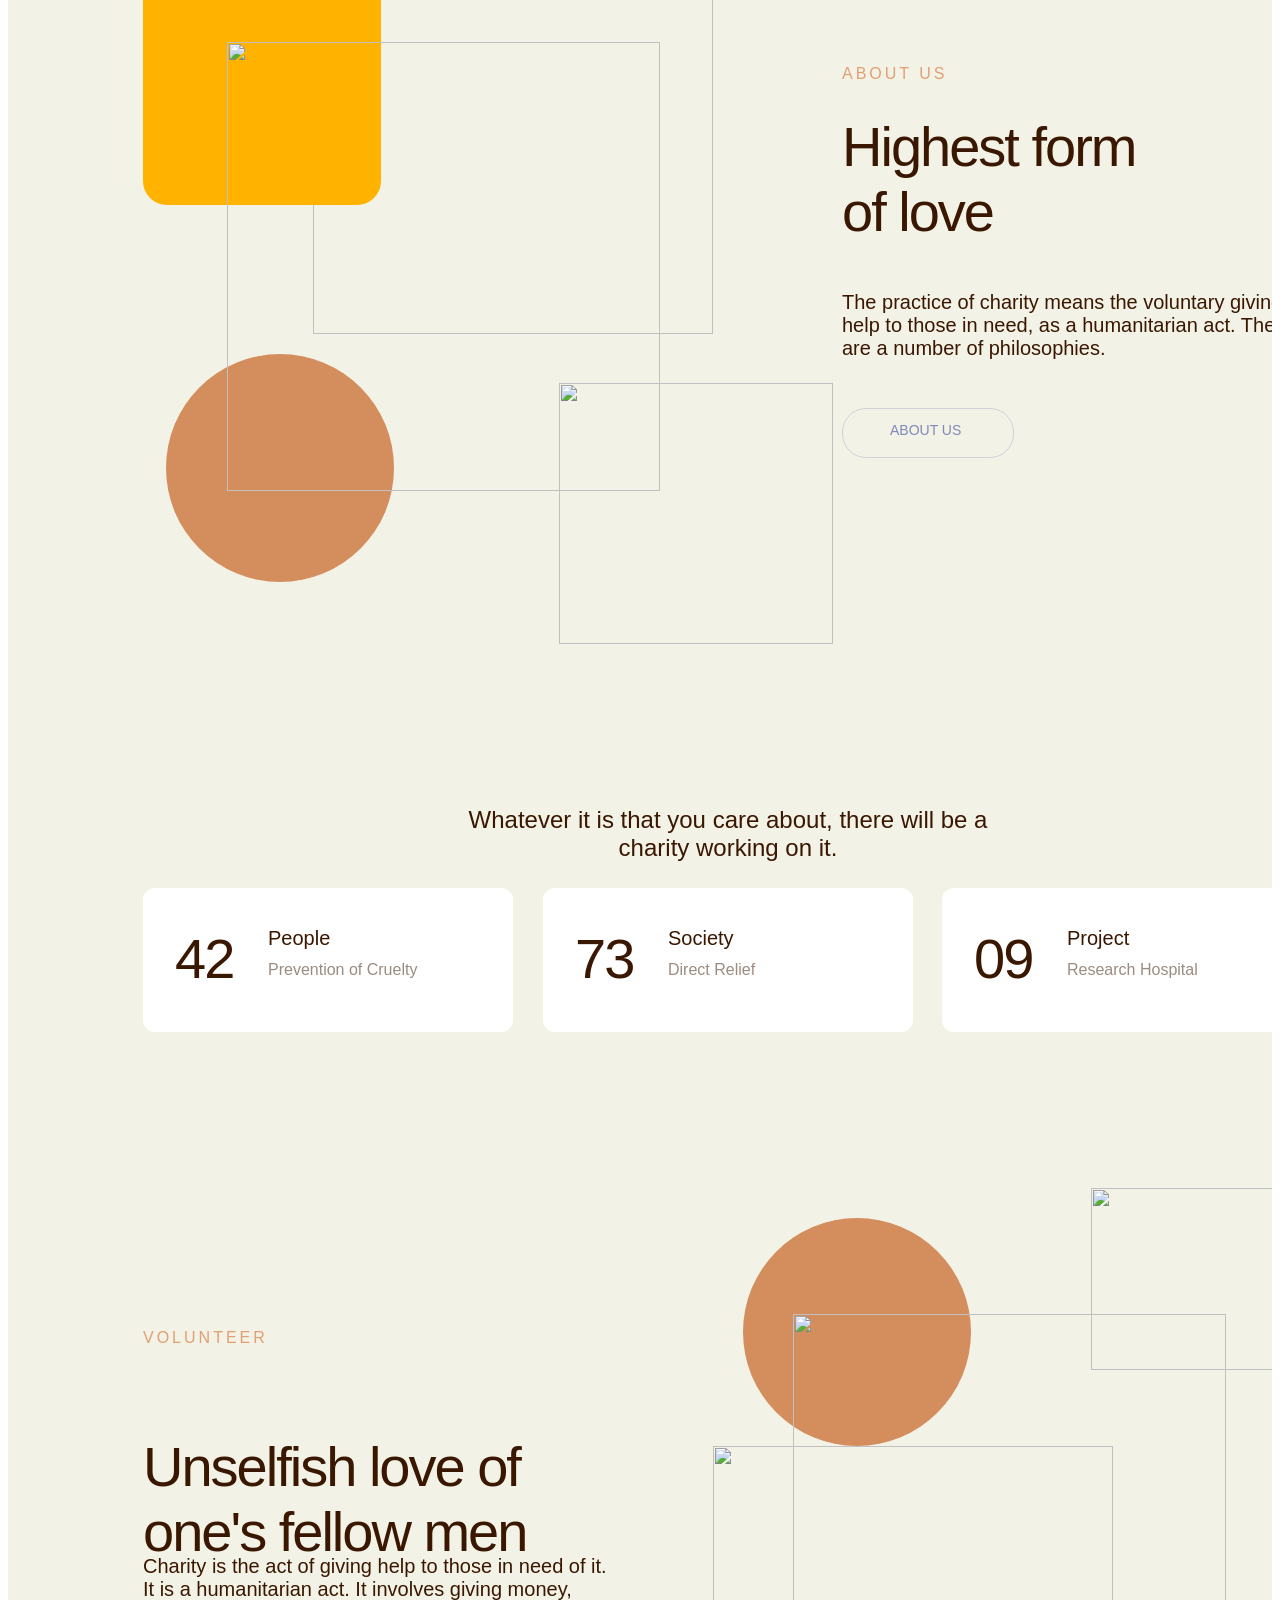
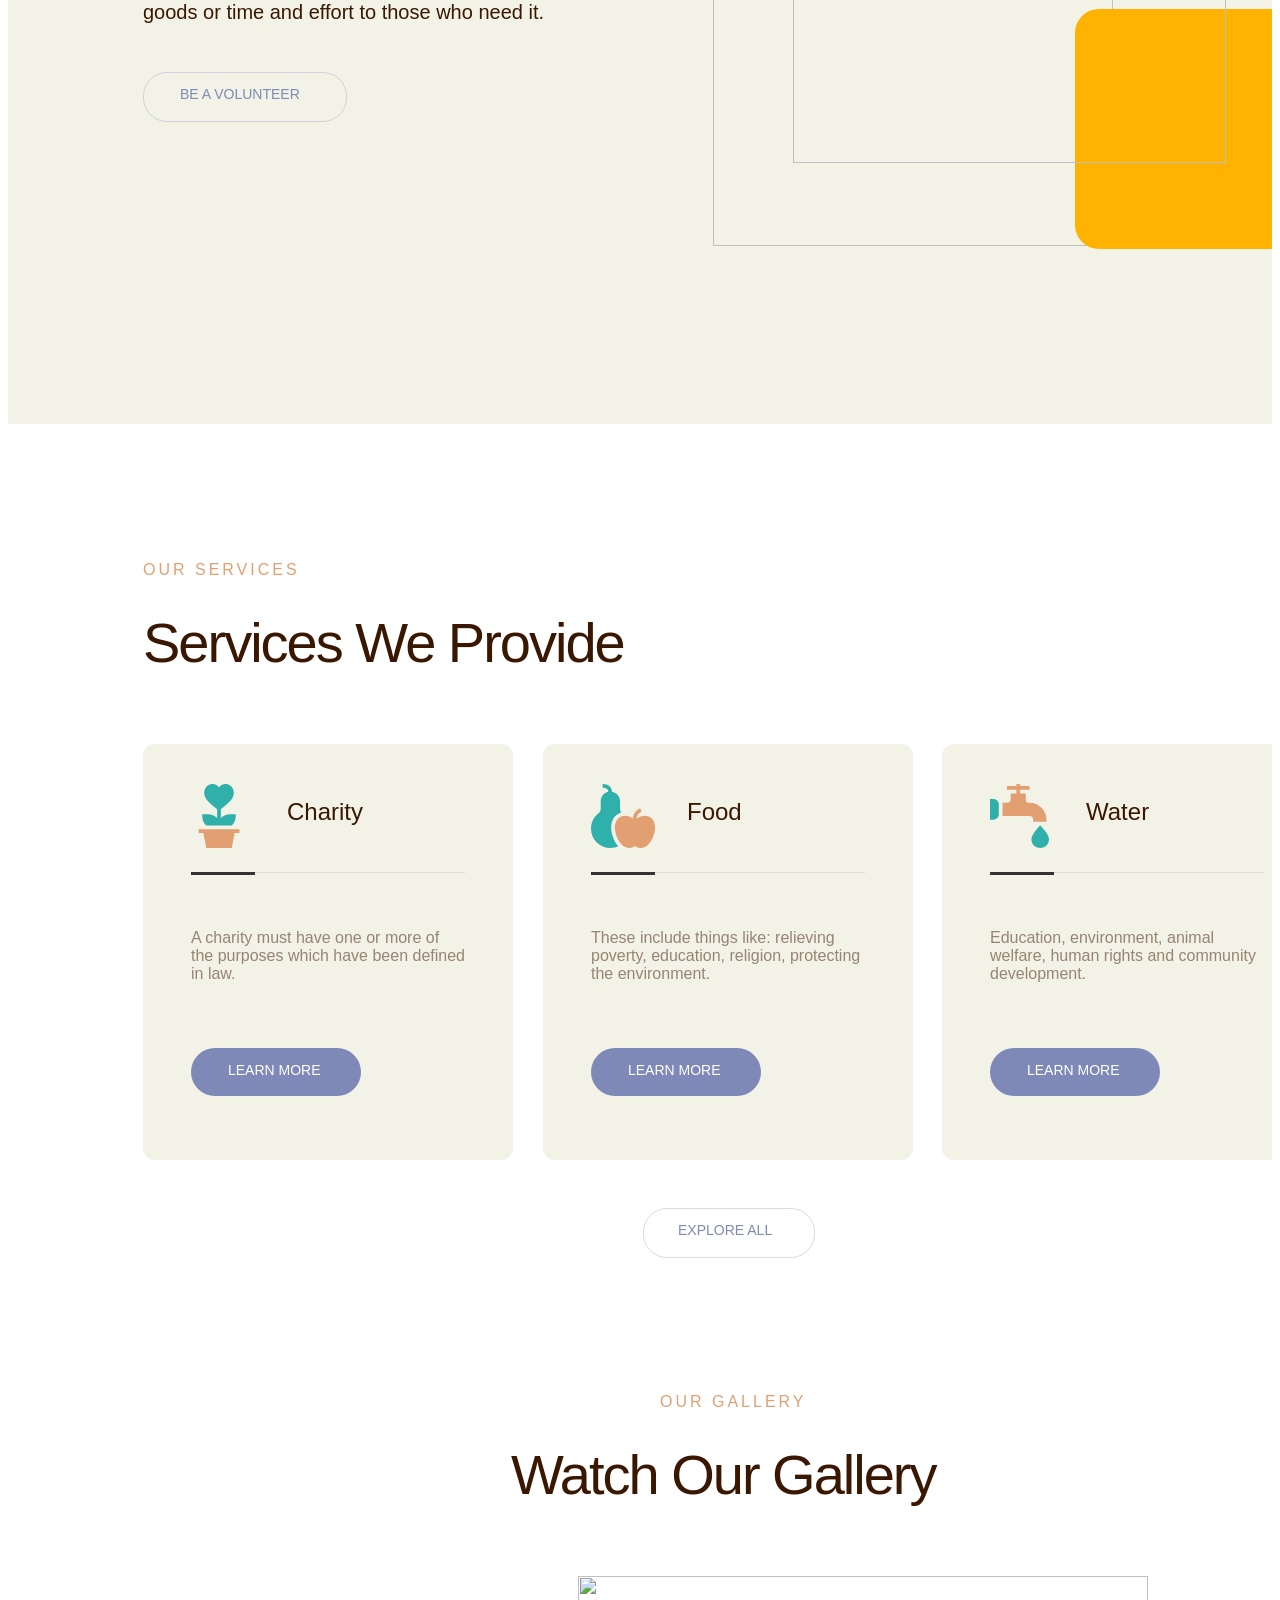
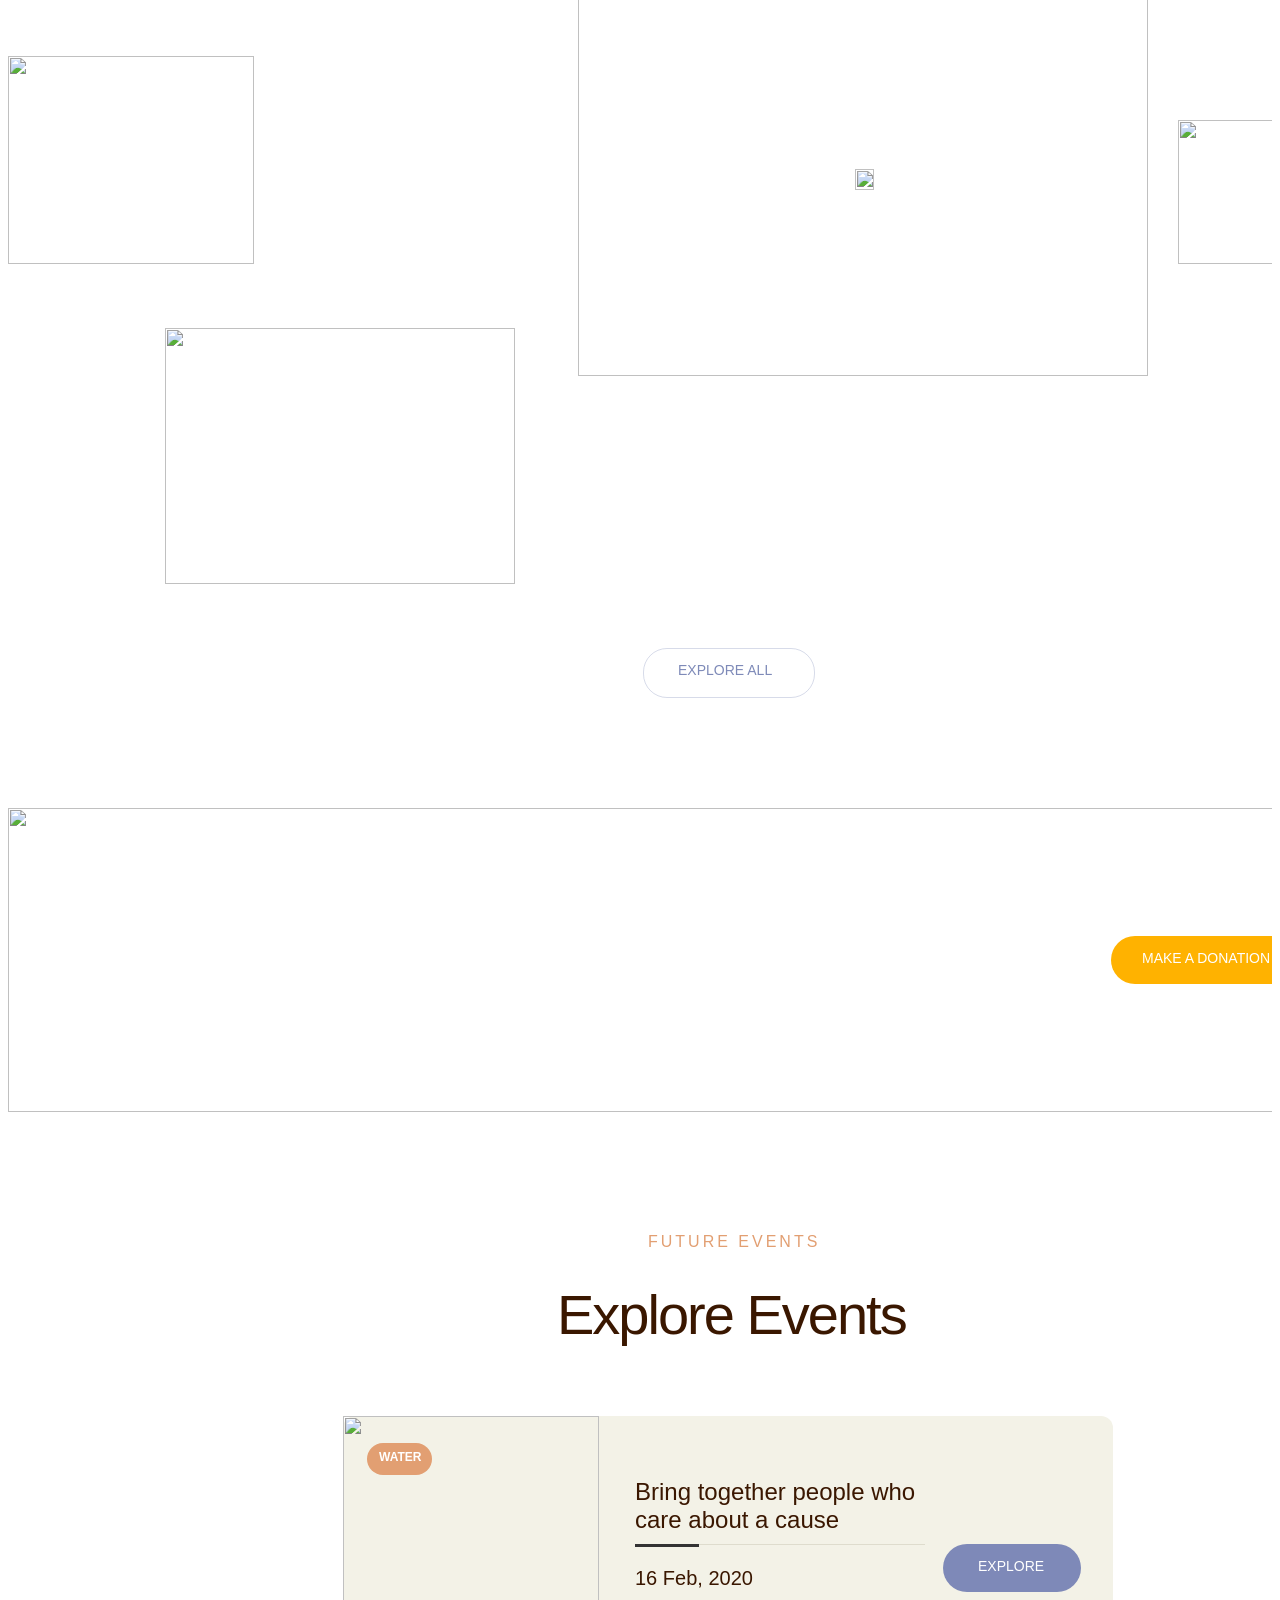
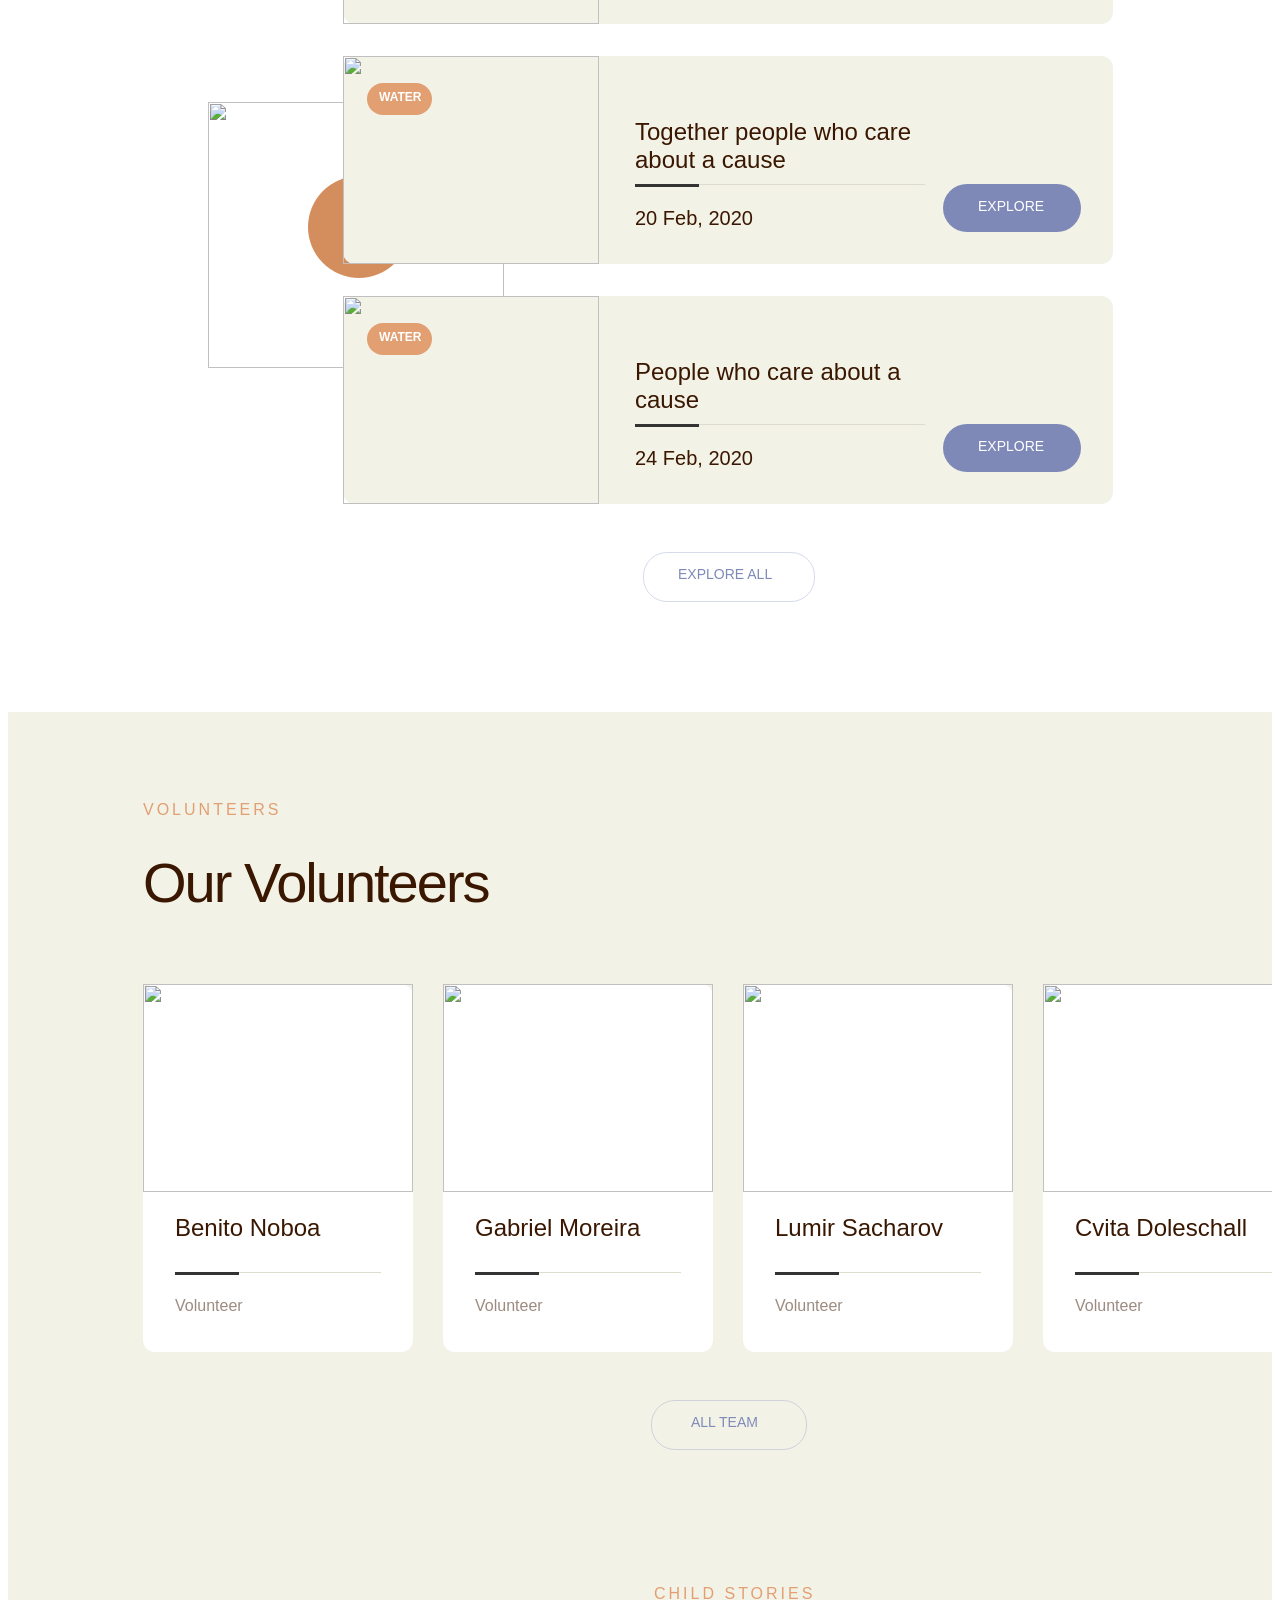
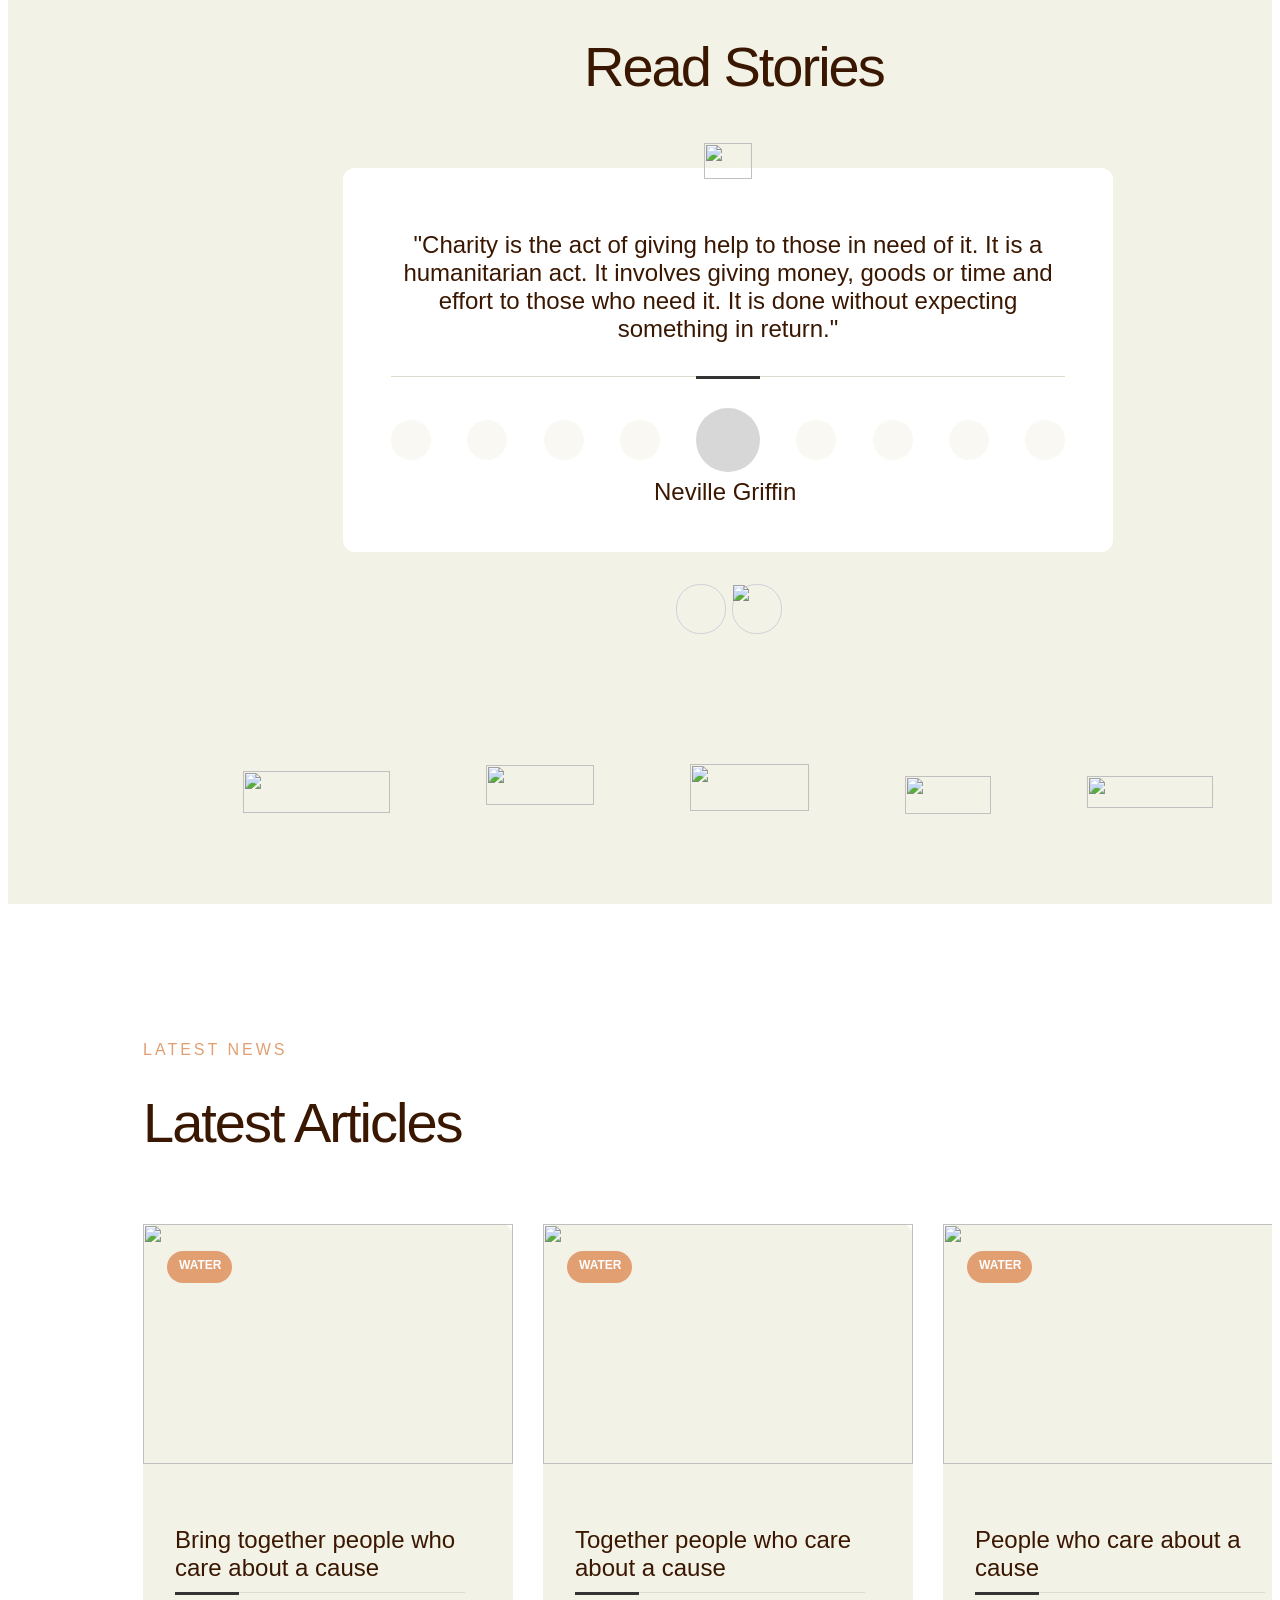
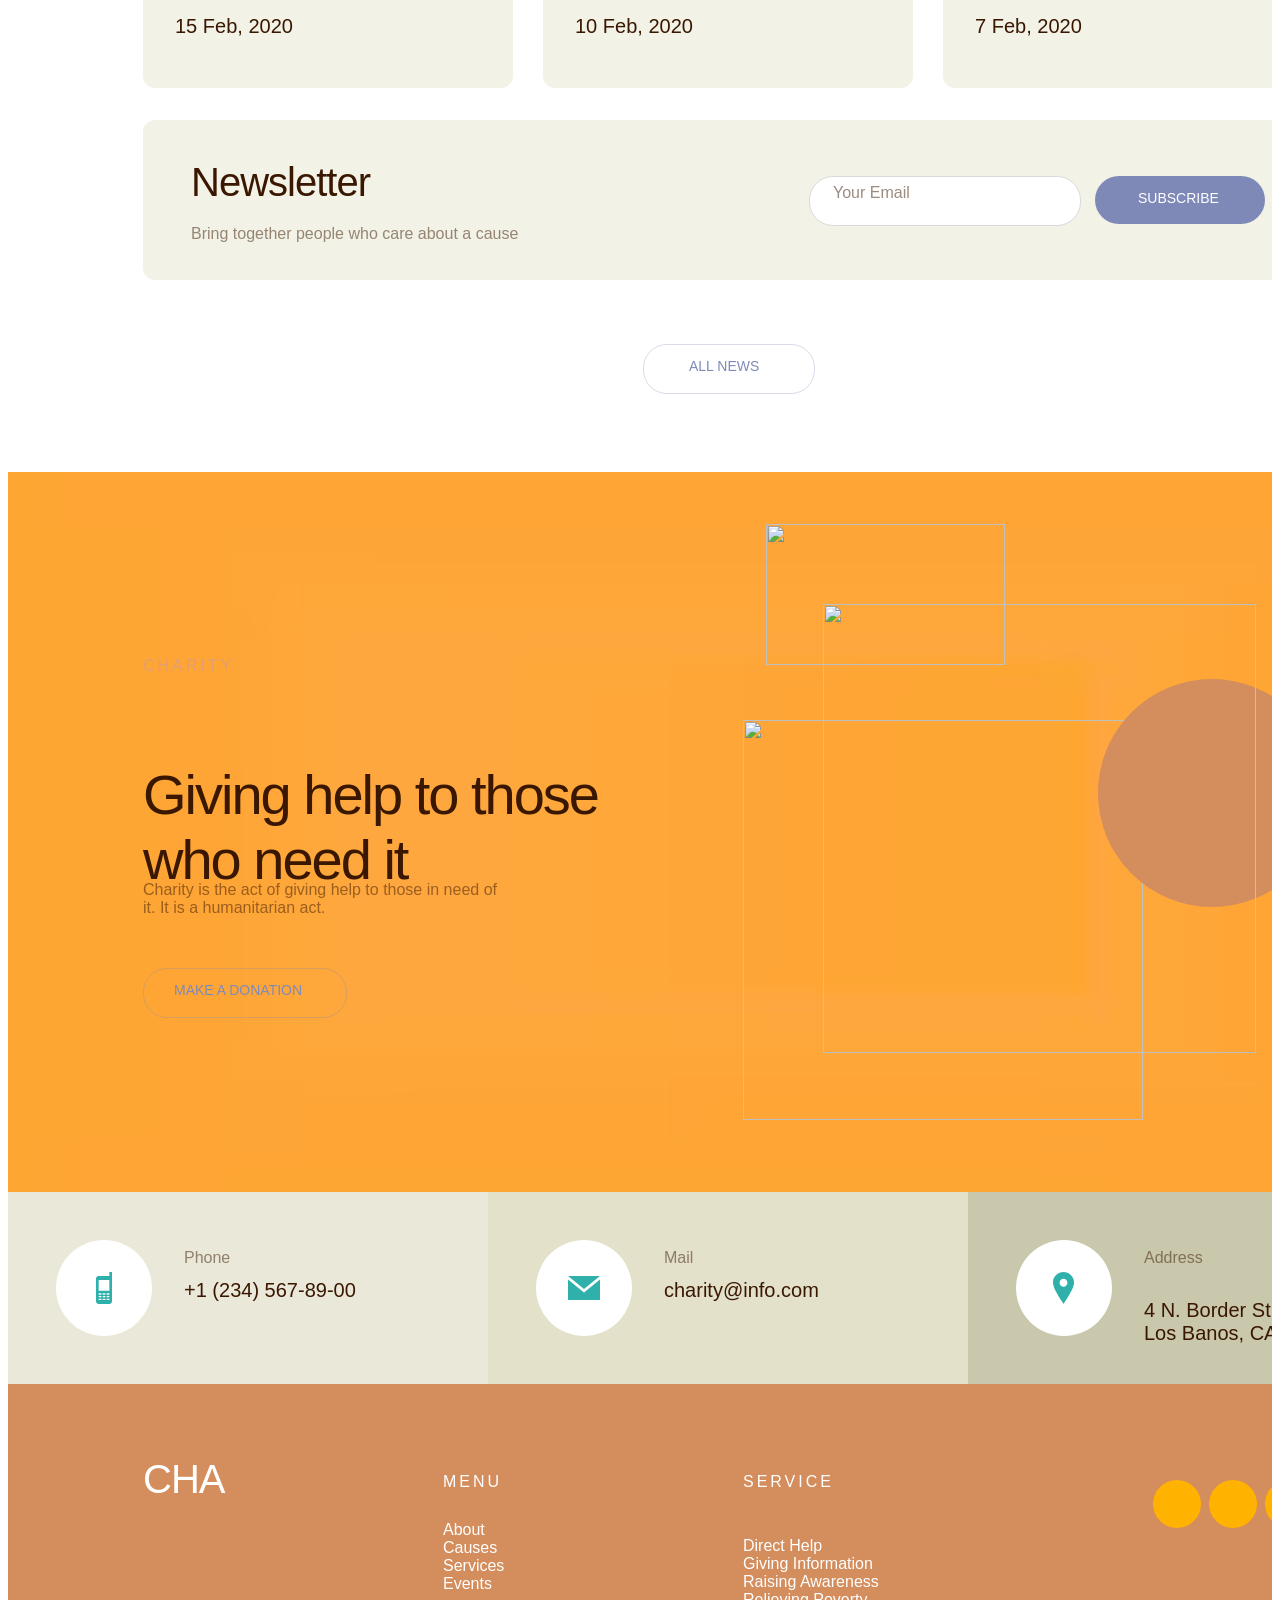
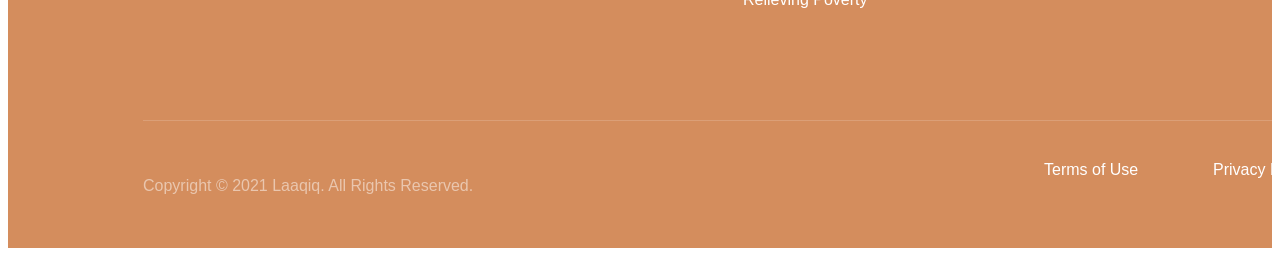
==== commit 8aa5eea5: "idk" ====
--- a/index.html
+++ b/index.html
@@ -490,3 +490,5 @@
     </div>
   </body>
 </html>
+
+
--- a/style.css
+++ b/style.css
@@ -1,8 +1,3 @@
-*{
-  margin: 50;
-  box-sizing: border-box;
-  padding: 0;
-}
 
 .charity{
     background-color: #ffffff;
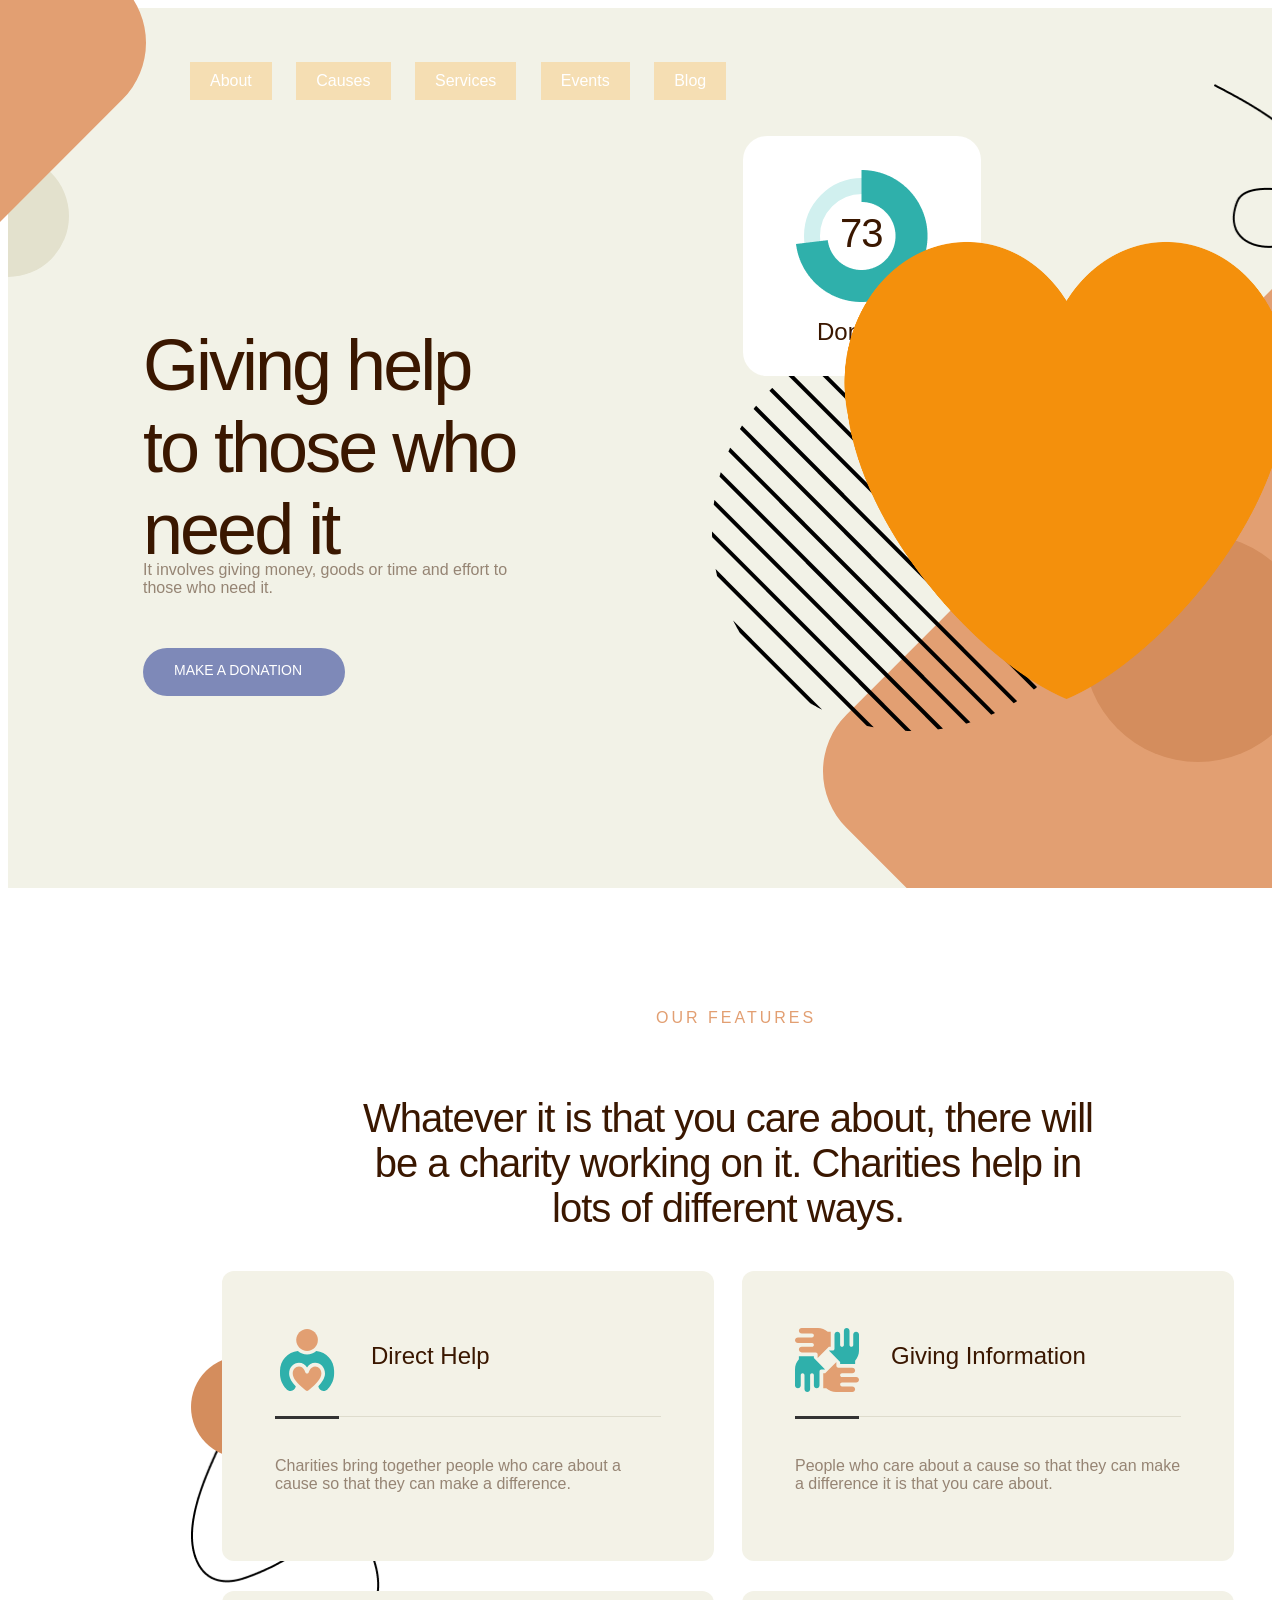
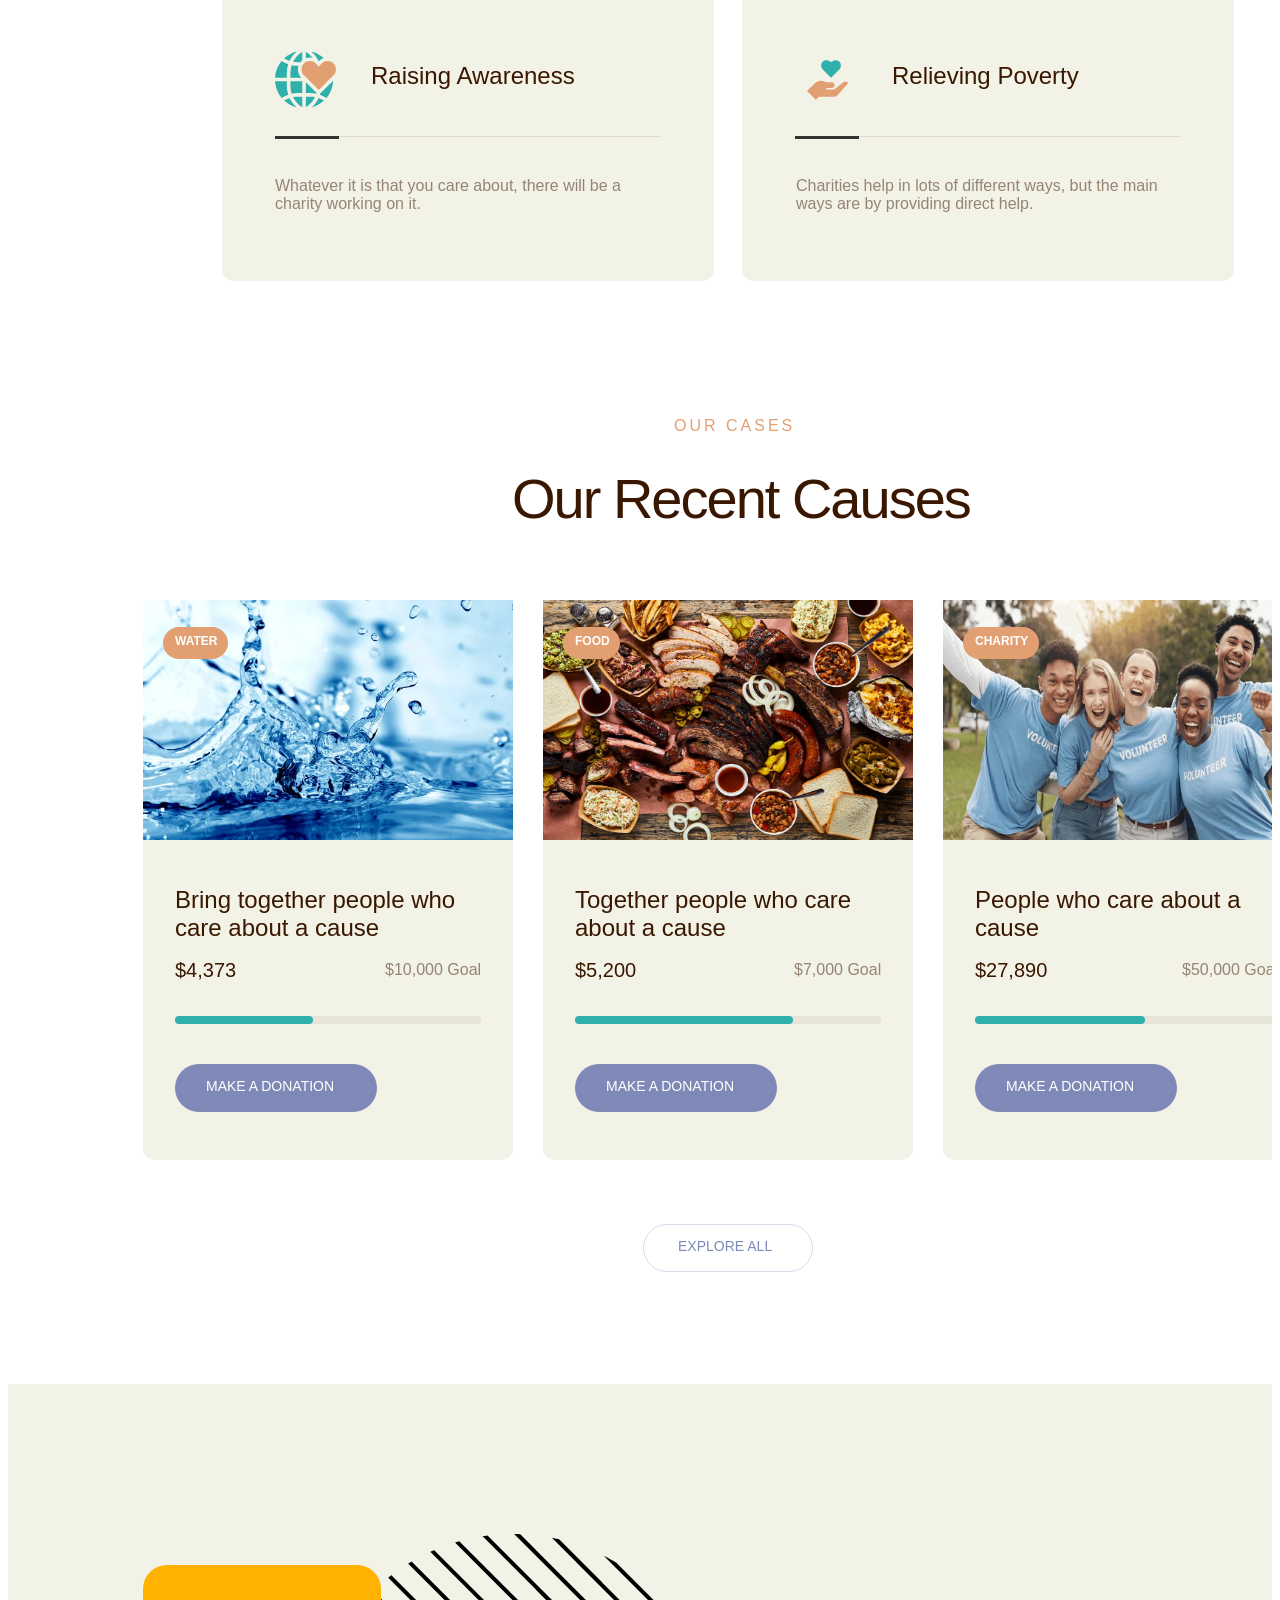
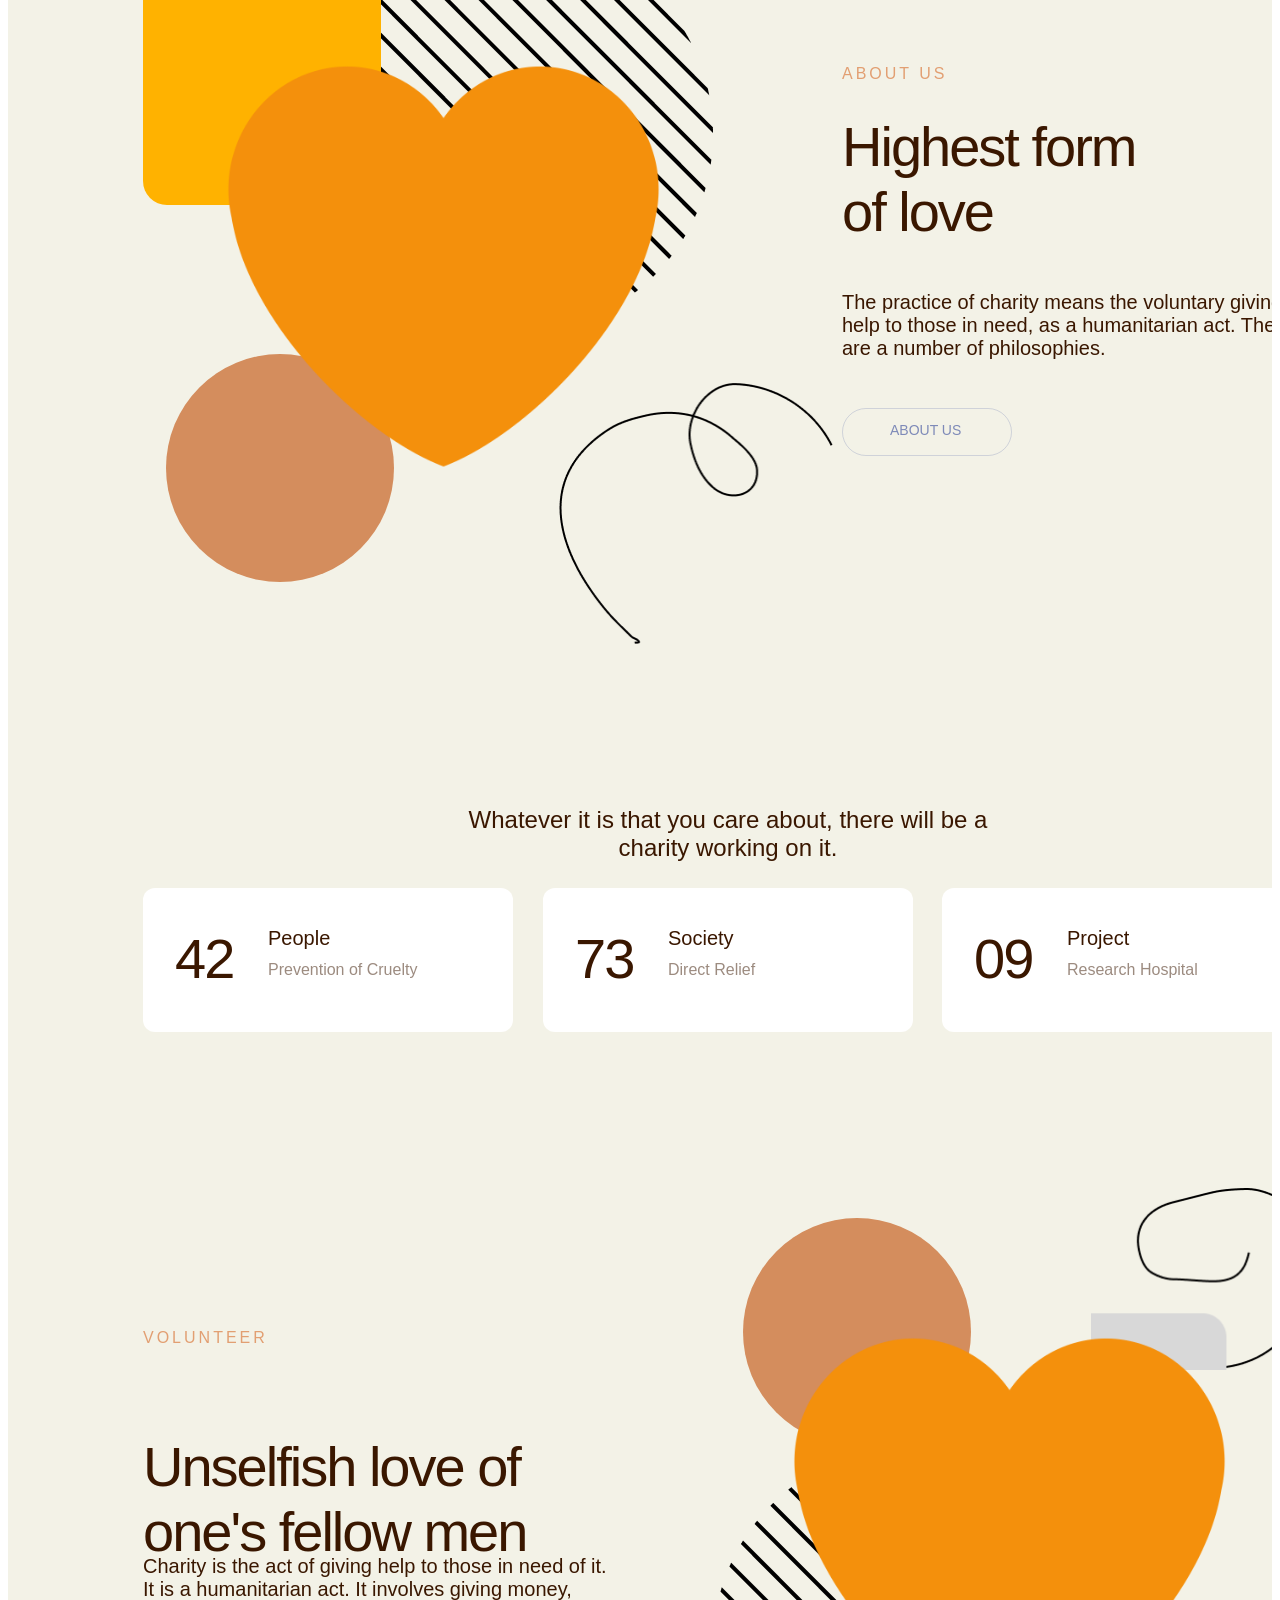
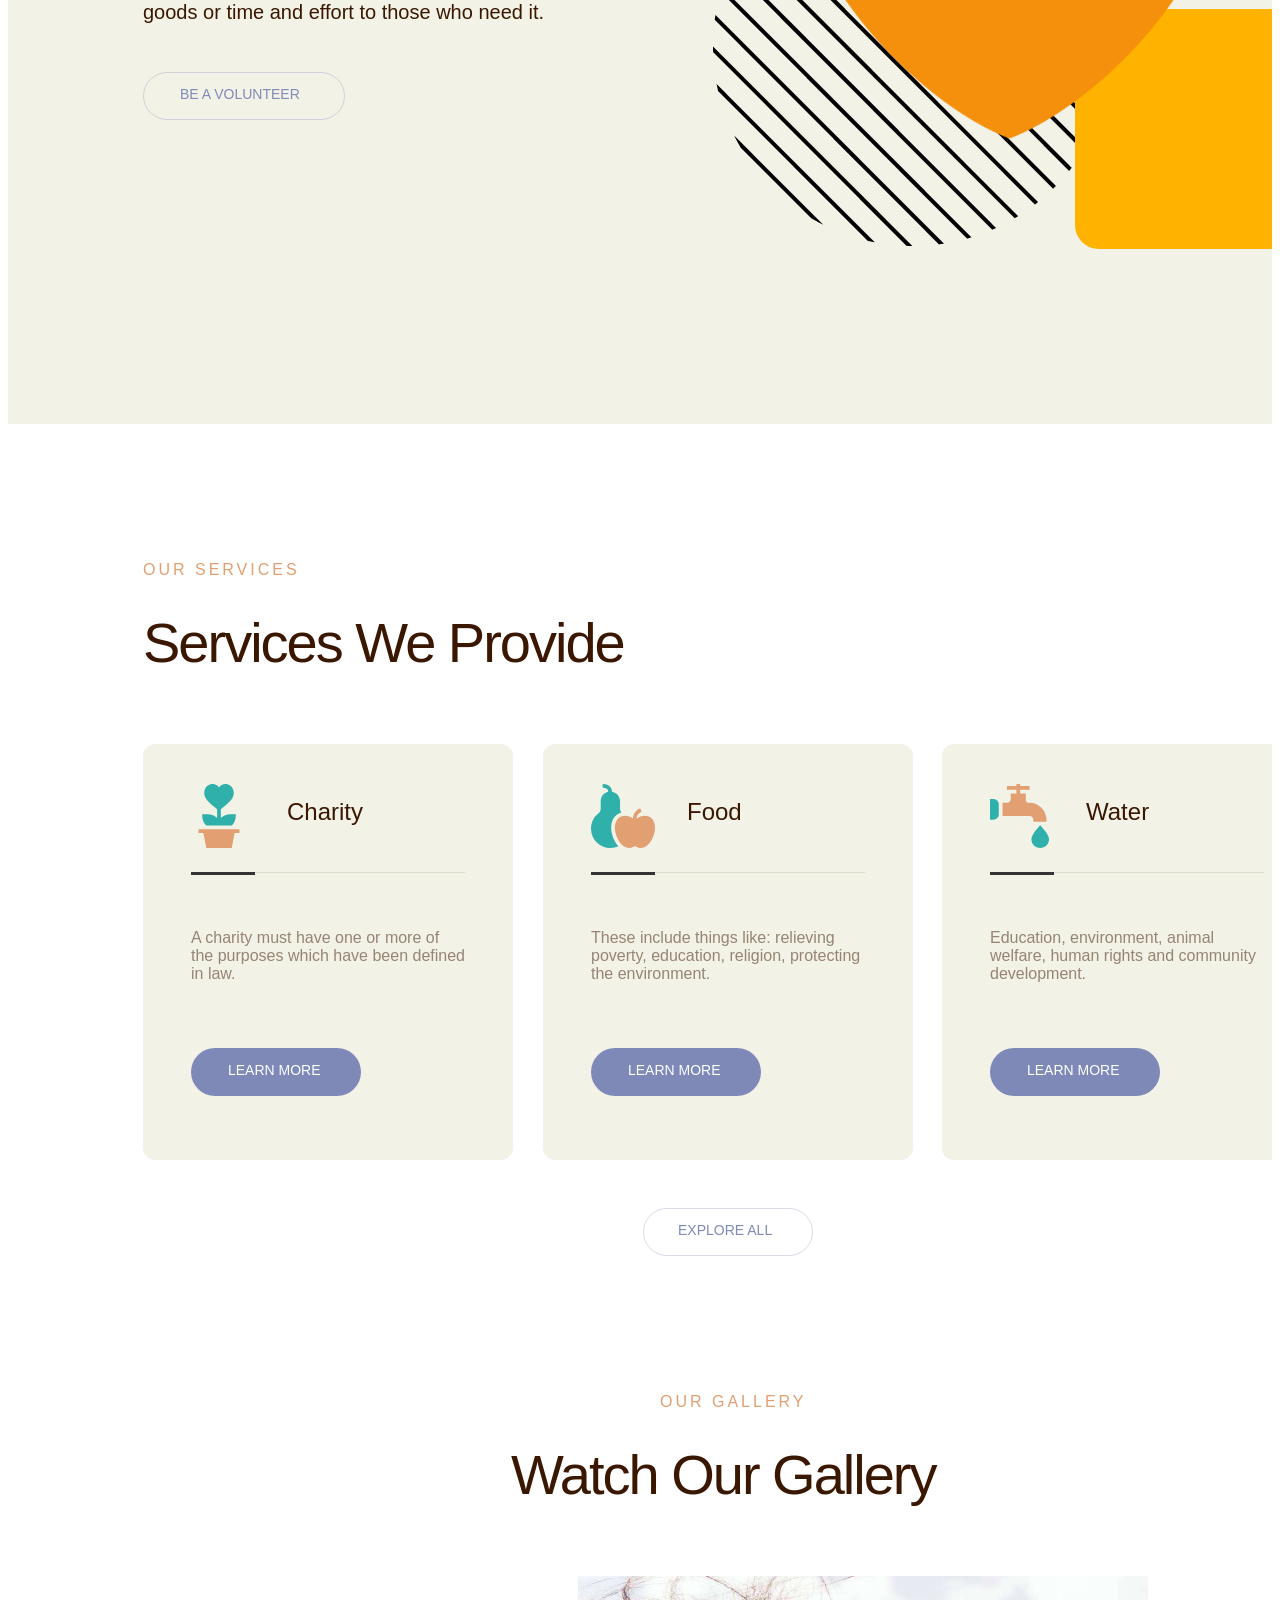
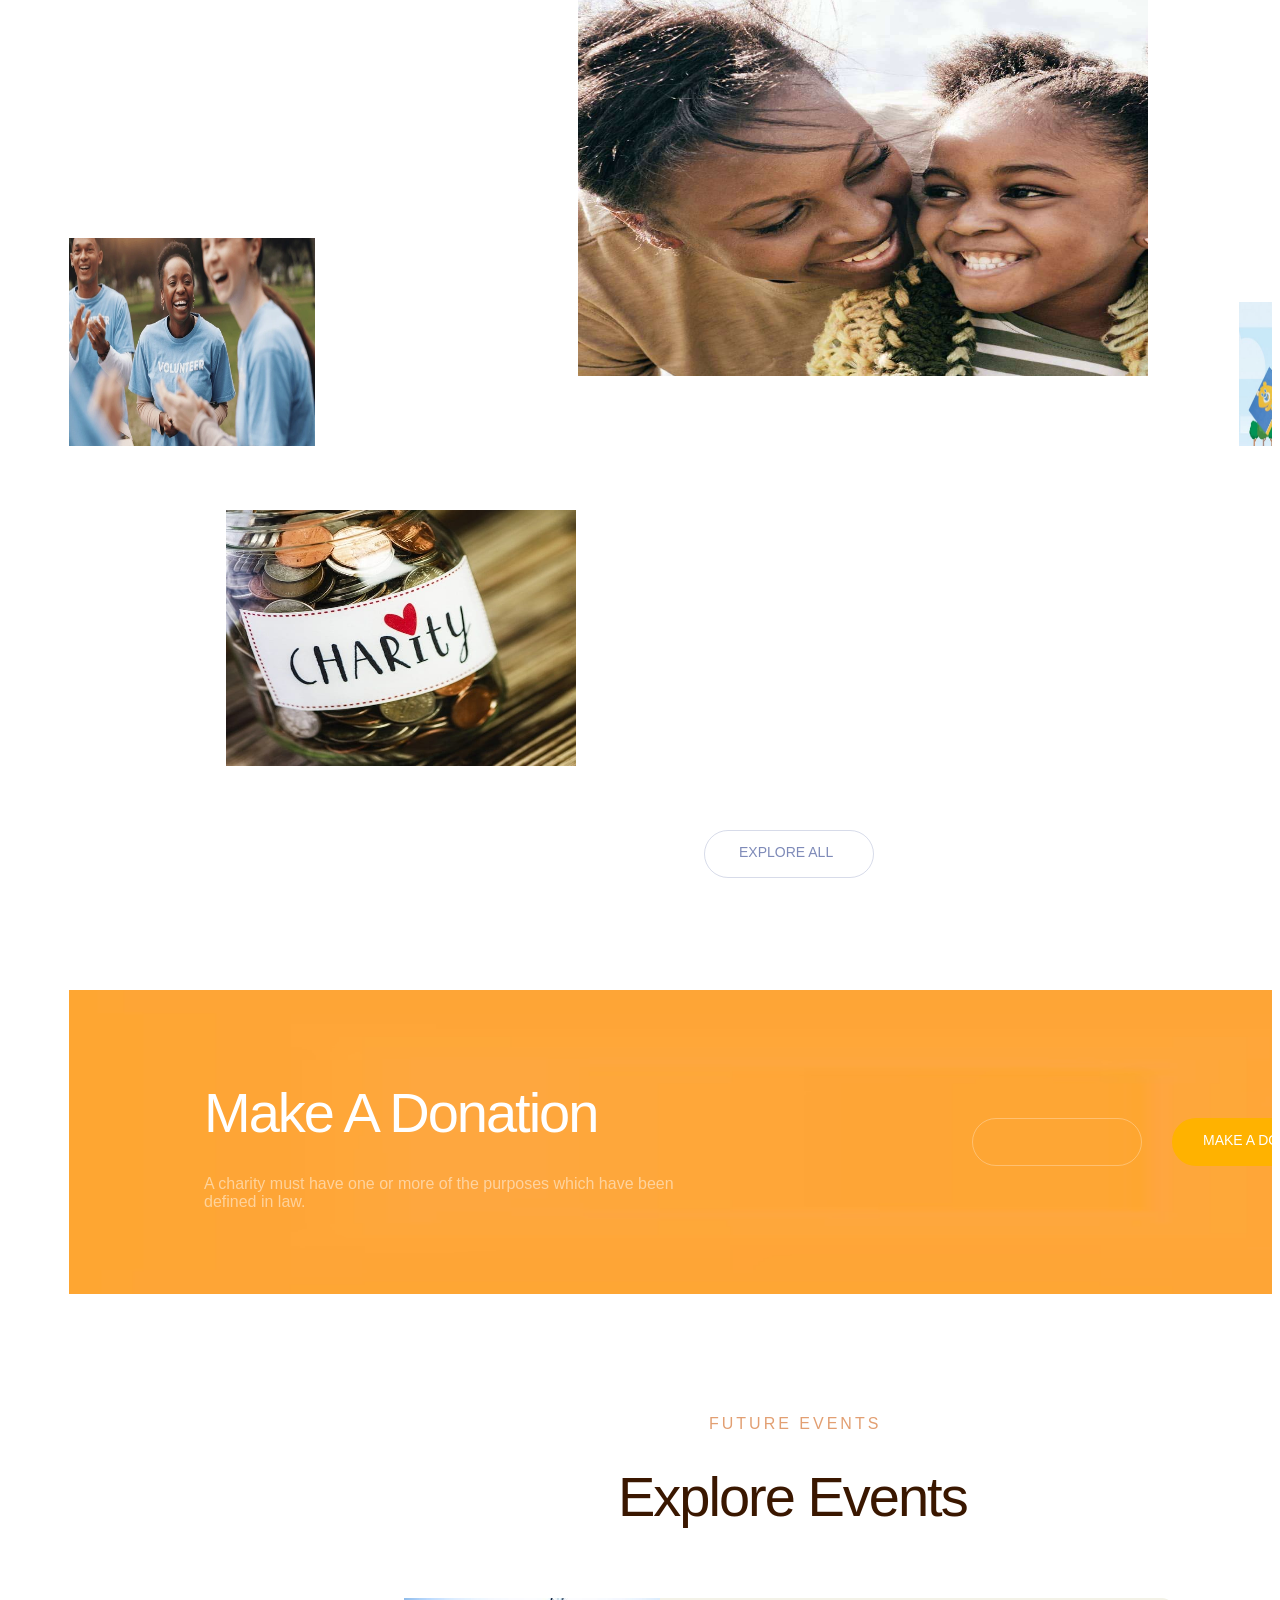
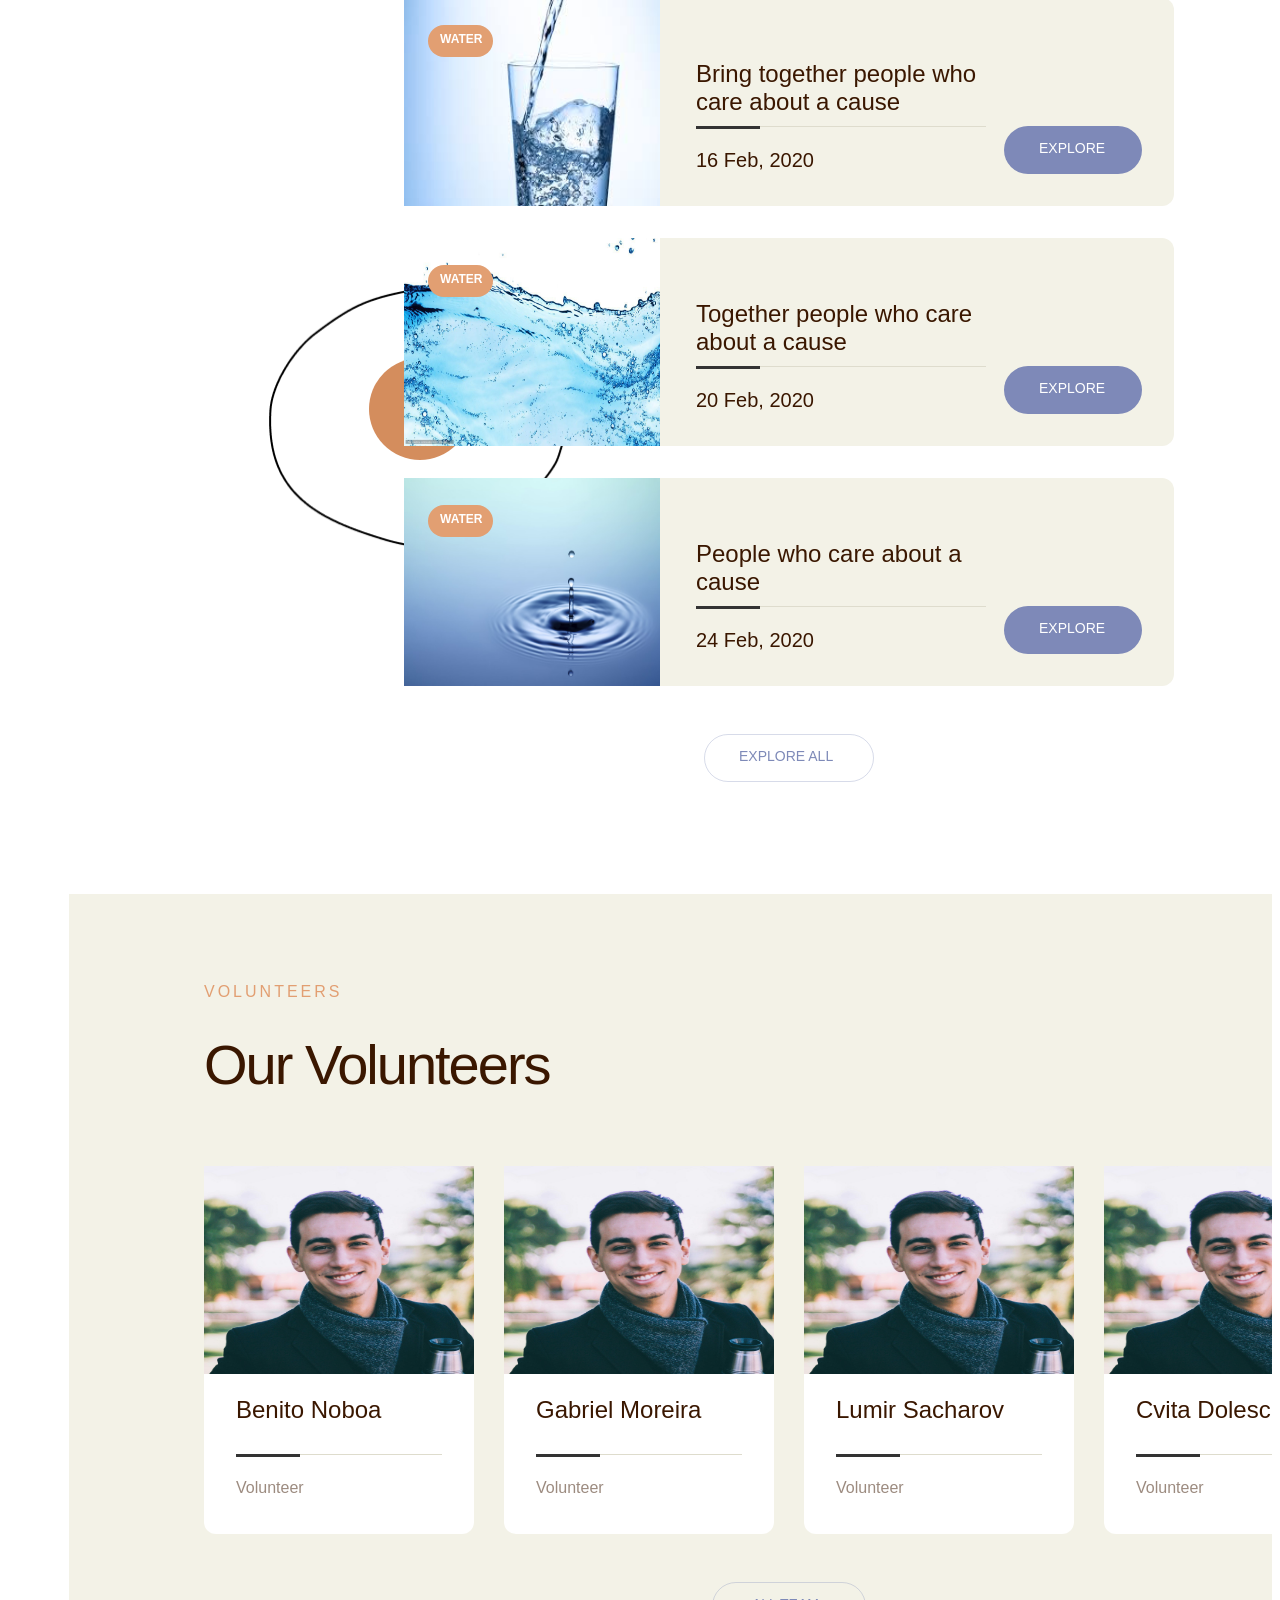
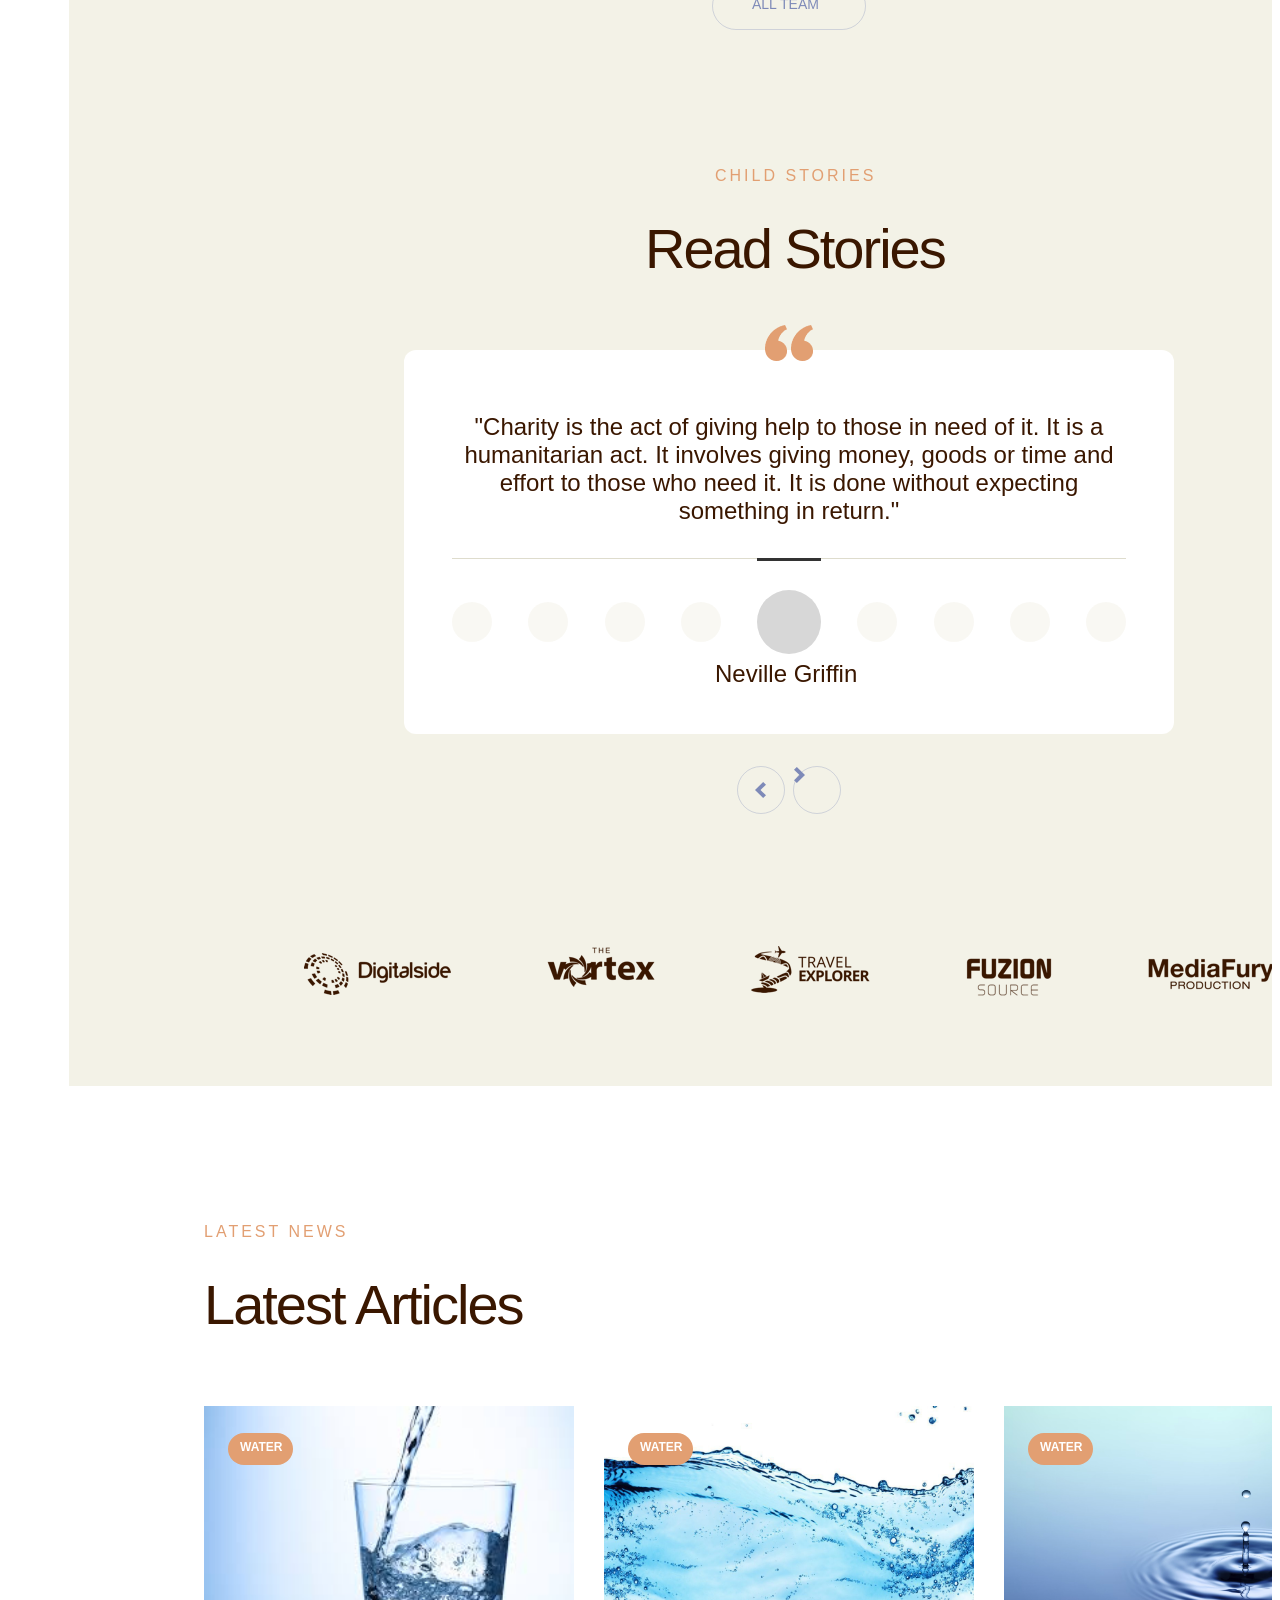
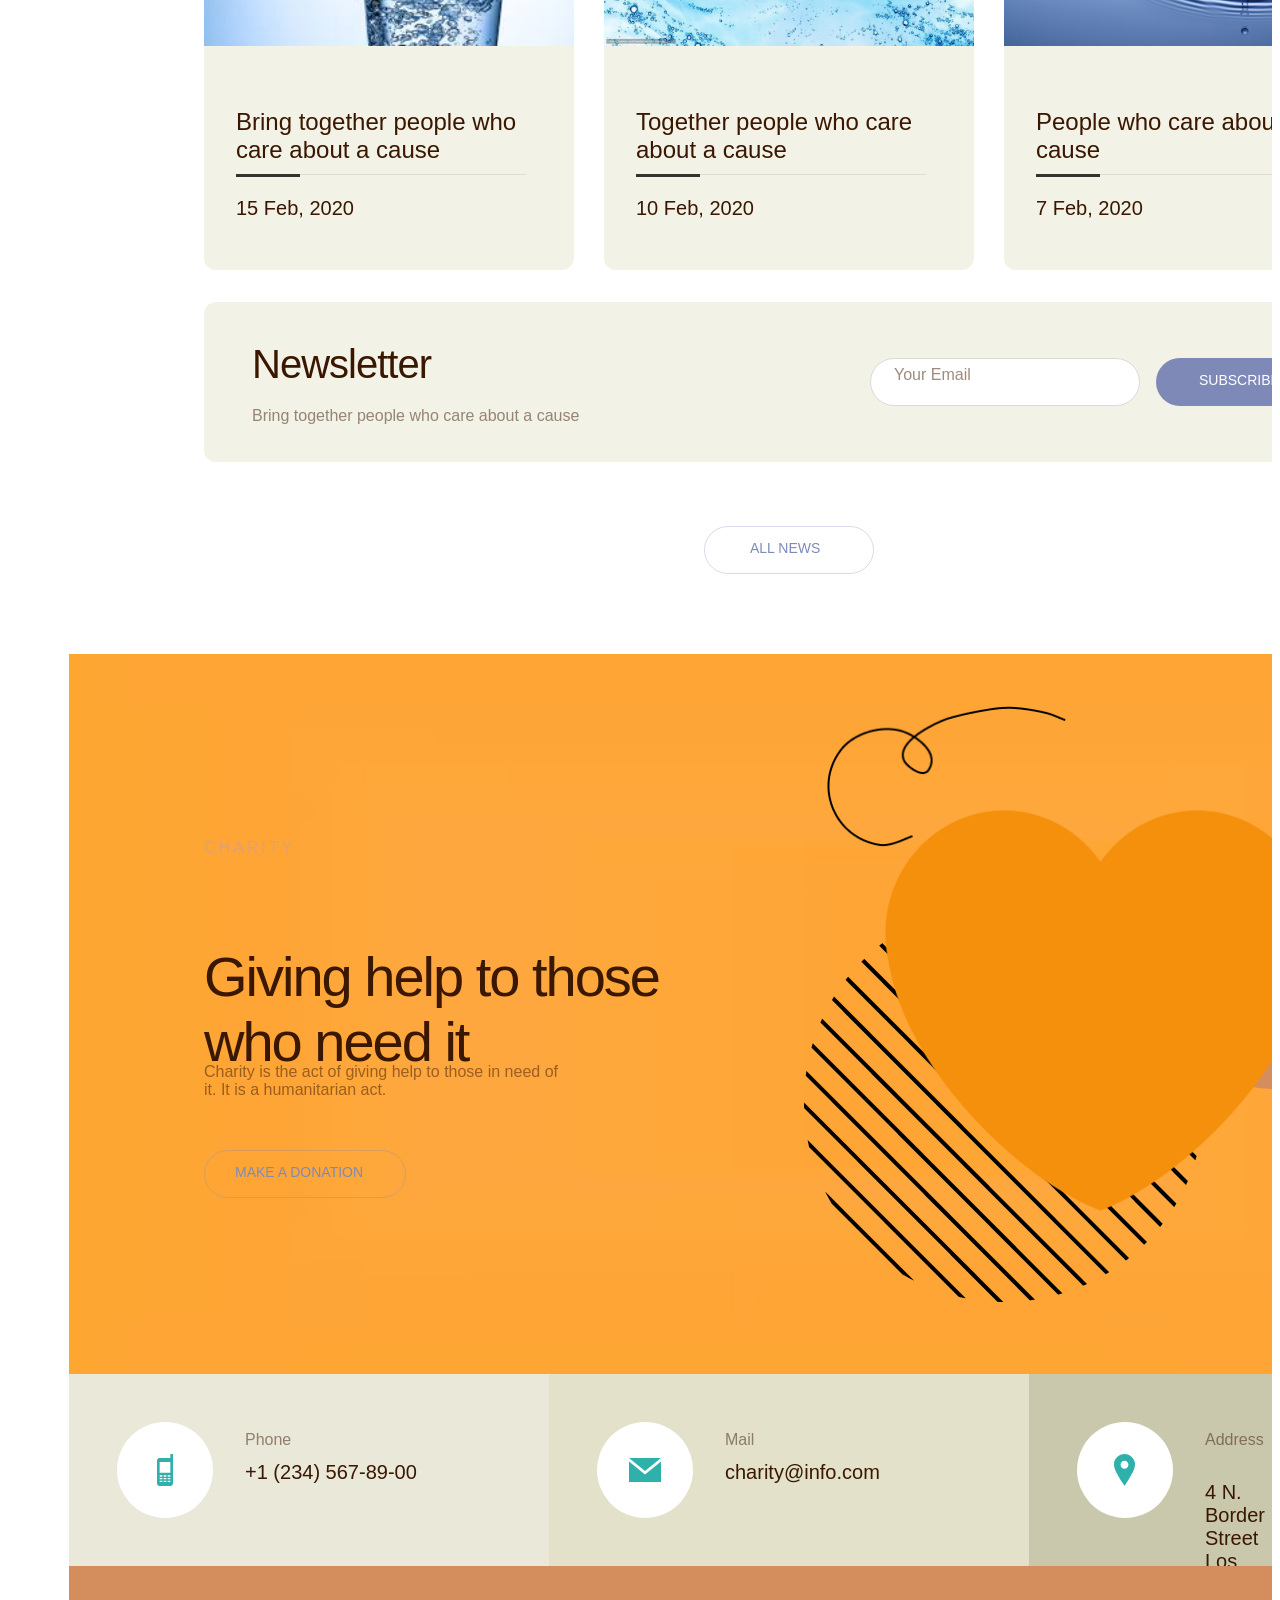
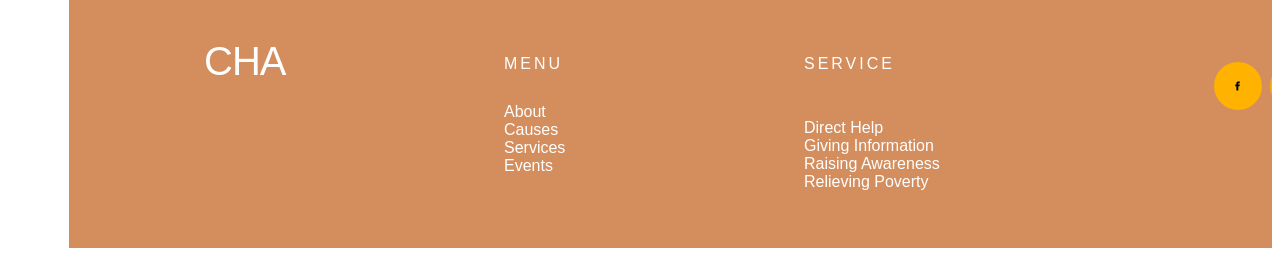
==== commit 568cd072: "afsfawfas" ====
--- a/index.html
+++ b/index.html
@@ -2,7 +2,7 @@
 <html lang="en">
   <head>
     <meta charset="utf-8" />
-    <link rel="stylesheet" href="globals.css" />
+    <link rel="stylesheet" href="resp.css" />
     <link rel="stylesheet" href="style.css" />
     <title>Proeqti</title>
   </head>
@@ -15,7 +15,7 @@
           <div class="oval"></div>
           <div class="pic">
             <div class="overlap-group">
-              <img class="combined-shape" src="img/combined-shape-3.svg" />
+              <img class="combined-shape" src="img/combine-shp.png"/>
               <img class="path" src="img/path-2.png" />
               <div class="graph">
                 <div class="overlap-group-2">
@@ -26,17 +26,26 @@
                 <div class="text-wrapper-2">Donated</div>
               </div>
               <div class="oval-3"></div>
-              <img class="pic-2" src="img/pic.png" />
+              <img class="pic-2" src="img/guli.png" />
             </div>
           </div>
           <div class="text-wrapper-3">CHA</div>
           <ul class="about-causes-service">
-            <li>About</li>
-            <li>Causes</li>
-            <li>Services</li>
-            <li>Events</li>
-            <li>Blog</li>
+            <li><button class="scroll-btn" data-target="1">About</button></li>
+            <li><button class="scroll-btn" data-target="2">Causes</button></li>
+            <li>
+              <button class="scroll-btn" data-target="3">Services</button>
+            </li>
+            <li><button class="scroll-btn" data-target="4">Events</button></li>
+            <li><button class="scroll-btn" data-target="5">Blog</button></li>
           </ul>
+
+          <div class="section" id="section-1">About Content</div>
+          <div class="section" id="section-2">Causes Content</div>
+          <div class="section" id="section-3">Services Content</div>
+          <div class="section" id="section-4">Events Content</div>
+          <div class="section" id="section-5">Blog Content</div>
+
           <div class="dark-button"><button class="button">CONTACT</button></div>
           <h1 class="giving-help-to-those">
             Giving help <br />to those who <br />need it
@@ -99,7 +108,7 @@
           <div class="our-cases">OUR CASES</div>
           <div class="text-wrapper-8">Our Recent Causes</div>
           <div class="rectangle-14"></div>
-          <img class="bitmap" src="img/bitmap-5.png" />
+          <img class="bitmap" src="img/water-1.png" />
           <div class="rectangle-15"></div>
           <div class="water">WATER</div>
           <p class="bring-together-peopl">
@@ -113,7 +122,7 @@
             <button class="button-2">MAKE A DONATION</button>
           </div>
           <div class="rectangle-18"></div>
-          <img class="bitmap-2" src="img/bitmap-23.png" />
+          <img class="bitmap-2" src="img/sawmeli.png" />
           <div class="rectangle-19"></div>
           <div class="food">FOOD</div>
           <p class="together-people-who">
@@ -127,7 +136,7 @@
             <button class="button-2">MAKE A DONATION</button>
           </div>
           <div class="rectangle-22"></div>
-          <img class="bitmap-3" src="img/bitmap-21.png" />
+          <img class="bitmap-3" src="img/Magari.png" />
           <div class="rectangle-23"></div>
           <div class="text-wrapper-13">CHARITY</div>
           <p class="people-who-care-abou-2">People who care about a cause</p>
@@ -144,11 +153,11 @@
           <div class="rectangle-26"></div>
           <div class="overlap-wrapper">
             <div class="overlap-3">
-              <img class="combined-shape-2" src="img/combined-shape-4.png" />
-              <img class="path-4" src="img/path-4.svg" />
+              <img class="combined-shape-2" src="img/combine-shp.png" />
+              <img class="path-4" src="img/Path 4.png" />
               <div class="rectangle-27"></div>
               <div class="oval-5"></div>
-              <img class="bitmap-4" src="img/bitmap-13.png" />
+              <img class="bitmap-4" src="img/guli.png" />
             </div>
           </div>
           <div class="about-us">ABOUT US</div>
@@ -190,11 +199,11 @@
           </div>
           <div class="overlap-group-wrapper">
             <div class="overlap-4">
-              <img class="combined-shape-3" src="img/combined-shape-2.png" />
-              <img class="path-5" src="img/path-6.svg" />
+              <img class="combined-shape-3" src="img/combine-shp.png" />
+              <img class="path-5" src="img/Path 6.png" />
               <div class="oval-6"></div>
               <div class="rectangle-31"></div>
-              <img class="bitmap-5" src="img/bitmap-3.png" />
+              <img class="bitmap-5" src="img/guli.png" />
             </div>
           </div>
           <div class="our-services">OUR SERVICES</div>
@@ -240,18 +249,16 @@
           </div>
           <div class="our-gallery">OUR GALLERY</div>
           <div class="text-wrapper-28">Watch Our Gallery</div>
-          <img class="bitmap-6" src="img/bitmap-7.png" />
-          <div class="play">
-            <img class="triangle" src="img/triangle.svg" />
-          </div>
-          <img class="bitmap-7" src="img/bitmap-9.png" />
-          <img class="bitmap-8" src="img/bitmap-4.png" />
-          <img class="bitmap-9" src="img/bitmap-10.png" />
-          <img class="bitmap-10" src="img/bitmap-20.png" />
+          <img class="bitmap-6" src="img/1.png" />
+          </div>
+          <img class="bitmap-7" src="img/3.png" />
+          <img class="bitmap-8" src="img/4.png" />
+          <img class="bitmap-9" src="img/5.png" />
+          <img class="bitmap-10" src="img/2.png" />
           <div class="light-button-8">
             <button class="button">EXPLORE ALL</button>
           </div>
-          <img class="block" src="img/block-2.png" />
+          <img class="block" src="img/block.png" />
           <div class="text-wrapper-29">Make A Donation</div>
           <p class="a-charity-must-have-2">
             A charity must have one or more of the purposes which have been
@@ -263,12 +270,12 @@
           <div class="dark-button-3">
             <button class="button-2">MAKE A DONATION</button>
           </div>
-          <img class="path-6" src="img/path-13.svg" />
+          <img class="path-6" src="img/Path 13.png" />
           <div class="oval-7"></div>
           <div class="future-events">FUTURE EVENTS</div>
           <div class="text-wrapper-30">Explore Events</div>
           <div class="rectangle-41"></div>
-          <img class="bitmap-11" src="img/bitmap-16.png" />
+          <img class="bitmap-11" src="img/wyali.png" />
           <div class="rectangle-42"></div>
           <div class="water-2">WATER</div>
           <p class="bring-together-peopl-2">
@@ -281,7 +288,7 @@
             <button class="button-7">EXPLORE</button>
           </div>
           <div class="rectangle-45"></div>
-          <img class="bitmap-12" src="img/bitmap-12.png" />
+          <img class="bitmap-12" src="img/wyali2.png" />
           <div class="rectangle-46"></div>
           <div class="water-3">WATER</div>
           <p class="together-people-who-2">
@@ -294,7 +301,7 @@
             <button class="button-7">EXPLORE</button>
           </div>
           <div class="rectangle-49"></div>
-          <img class="bitmap-13" src="img/bitmap-24.png" />
+          <img class="bitmap-13" src="img/wyali3.png" />
           <div class="rectangle-50"></div>
           <div class="water-4">WATER</div>
           <p class="people-who-care-abou-3">People who care about a cause</p>
@@ -311,25 +318,25 @@
           <div class="volunteers">VOLUNTEERS</div>
           <div class="text-wrapper-34">Our Volunteers</div>
           <div class="rectangle-54"></div>
-          <img class="bitmap-14" src="img/bitmap-11.png" />
+          <img class="bitmap-14" src="img/magarikaci.png" />
           <div class="text-wrapper-35">Benito Noboa</div>
           <div class="rectangle-55"></div>
           <div class="rectangle-56"></div>
           <div class="text-wrapper-36">Volunteer</div>
           <div class="rectangle-57"></div>
-          <img class="bitmap-15" src="img/bitmap.png" />
+          <img class="bitmap-15" src="img/magarikaci.png" />
           <div class="text-wrapper-37">Gabriel Moreira</div>
           <div class="rectangle-58"></div>
           <div class="rectangle-59"></div>
           <div class="text-wrapper-38">Volunteer</div>
           <div class="rectangle-60"></div>
-          <img class="bitmap-16" src="img/bitmap-6.png" />
+          <img class="bitmap-16" src="img/magarikaci.png" />
           <div class="text-wrapper-39">Lumir Sacharov</div>
           <div class="rectangle-61"></div>
           <div class="rectangle-62"></div>
           <div class="text-wrapper-40">Volunteer</div>
           <div class="rectangle-63"></div>
-          <img class="bitmap-17" src="img/bitmap-22.png" />
+          <img class="bitmap-17" src="img/magarikaci.png" />
           <div class="text-wrapper-41">Cvita Doleschall</div>
           <div class="rectangle-64"></div>
           <div class="rectangle-65"></div>
@@ -340,7 +347,7 @@
           <div class="child-stories">CHILD STORIES</div>
           <div class="text-wrapper-43">Read Stories</div>
           <div class="rectangle-66"></div>
-          <img class="shape-2" src="img/shape-2.svg" />
+          <img class="shape-2" src="img/Shape.png" />
           <p class="charity-is-the-act">
             &#34;Charity is the act of giving help to those in need of it. It is
             a humanitarian act. It involves giving money, goods or time and
@@ -361,10 +368,10 @@
           <div class="text-wrapper-44">Neville Griffin</div>
           <div class="arrows">
             <div class="path-wrapper">
-              <img class="path-7" src="img/path-5.svg" />
+              <img class="path-7" src="img/1arou.svg" />
             </div>
             <div class="img-wrapper">
-              <img class="path-8" src="img/path-3.svg" />
+              <img class="path-8" src="img/2arou.svg" />
             </div>
           </div>
           <img class="bitmap-18" src="img/bitmap-14.png" />
@@ -375,7 +382,7 @@
           <div class="latest-news">LATEST NEWS</div>
           <div class="text-wrapper-45">Latest Articles</div>
           <div class="rectangle-69"></div>
-          <img class="bitmap-23" src="img/image.png" />
+          <img class="bitmap-23" src="img/wyali.png" />
           <div class="rectangle-70"></div>
           <div class="water-5">WATER</div>
           <p class="bring-together-peopl-3">
@@ -385,7 +392,7 @@
           <div class="rectangle-72"></div>
           <div class="text-wrapper-46">15 Feb, 2020</div>
           <div class="rectangle-73"></div>
-          <img class="bitmap-24" src="img/bitmap-15.png" />
+          <img class="bitmap-24" src="img/wyali2.png" />
           <div class="rectangle-74"></div>
           <div class="water-6">WATER</div>
           <p class="together-people-who-3">
@@ -395,7 +402,7 @@
           <div class="rectangle-76"></div>
           <div class="text-wrapper-47">10 Feb, 2020</div>
           <div class="rectangle-77"></div>
-          <img class="bitmap-25" src="img/bitmap-25.png" />
+          <img class="bitmap-25" src="img/wyali3.png" />
           <div class="rectangle-78"></div>
           <div class="water-7">WATER</div>
           <p class="people-who-care-abou-4">People who care about a cause</p>
@@ -433,10 +440,10 @@
           </div>
           <div class="pic-3">
             <div class="overlap-5">
-              <img class="combined-shape-4" src="img/combined-shape.png" />
-              <img class="path-9" src="img/path-7.svg" />
+              <img class="combined-shape-4" src="img/combine-shp.png" />
+              <img class="path-9" src="img/Path 7.png" />
               <div class="oval-17"></div>
-              <img class="bitmap-26" src="img/bitmap-8.png" />
+              <img class="bitmap-26" src="img/guli.png" />
             </div>
           </div>
           <div class="rectangle-82"></div>
@@ -469,7 +476,7 @@
           </p>
           <div class="social">
             <div class="instagram-wrapper">
-              <img class="instagram" src="img/instagram.svg" />
+              <img class="instagram" src="img/instagram.png" />
             </div>
             <div class="twitter-wrapper">
               <img class="twitter" src="img/twitter.svg" />
@@ -487,8 +494,7 @@
         </div>
         <div class="rectangle-86"></div>
       </div>
+      <script src="script.js"></script>
     </div>
   </body>
 </html>
-
-
--- a/resp.css
+++ b/resp.css
@@ -0,0 +1,35 @@
+
+@media (min-width: 1025px) {
+  .container {
+      width: 1440px; 
+  }
+}
+
+
+@media (max-width: 1024px) and (min-width: 768px) {
+  .container {
+      width: 90%; 
+      height: auto; 
+      min-height: auto;
+  }
+}
+
+
+@media (max-width: 767px) {
+  .container {
+      width: 90%;
+      min-width: 350px;
+      height: auto;
+      min-height: auto;
+      padding: 10px;
+  }
+}
+
+@media (max-width: 350px) {
+  .container {
+      width: 100%;
+      min-width: 100%;
+      height: auto;
+      padding: 5px;
+  }
+}
--- a/style.css
+++ b/style.css
@@ -1,3 +1,8 @@
+*{
+  margin: 50;
+  box-sizing: border-box;
+  padding: 0;
+}
 
 .charity{
     background-color: #ffffff;
@@ -3628,4 +3633,51 @@
     border-radius: 80px;
     transform: rotate(45deg);
   }
-  +  
+
+  .text-wrapper-3 {
+    font-size: 36px;
+    font-weight: bold;
+    text-align: center;
+    margin-top: 20px;
+}
+
+.about-causes-service {
+    list-style-type: none;
+    padding: 0;
+    text-align: center;
+    margin-top: 20px;
+}
+
+.about-causes-service li {
+    display: inline-block;
+    margin: 10px;
+}
+
+.scroll-btn {
+    background-color: wheat;
+    color: white;
+    padding: 10px 20px;
+    font-size: 16px;
+    border: none;
+    cursor: pointer;
+    transition: background-color 0.3s ease;
+}
+
+.scroll-btn:hover {
+    background-color: #45a049;
+}
+
+.section {
+    height: 100vh;
+    display: flex;
+    justify-content: center;
+    align-items: center;
+    font-size: 24px;
+    color: white;
+    text-align: center;
+}
+
+html {
+    scroll-behavior: smooth;
+}
